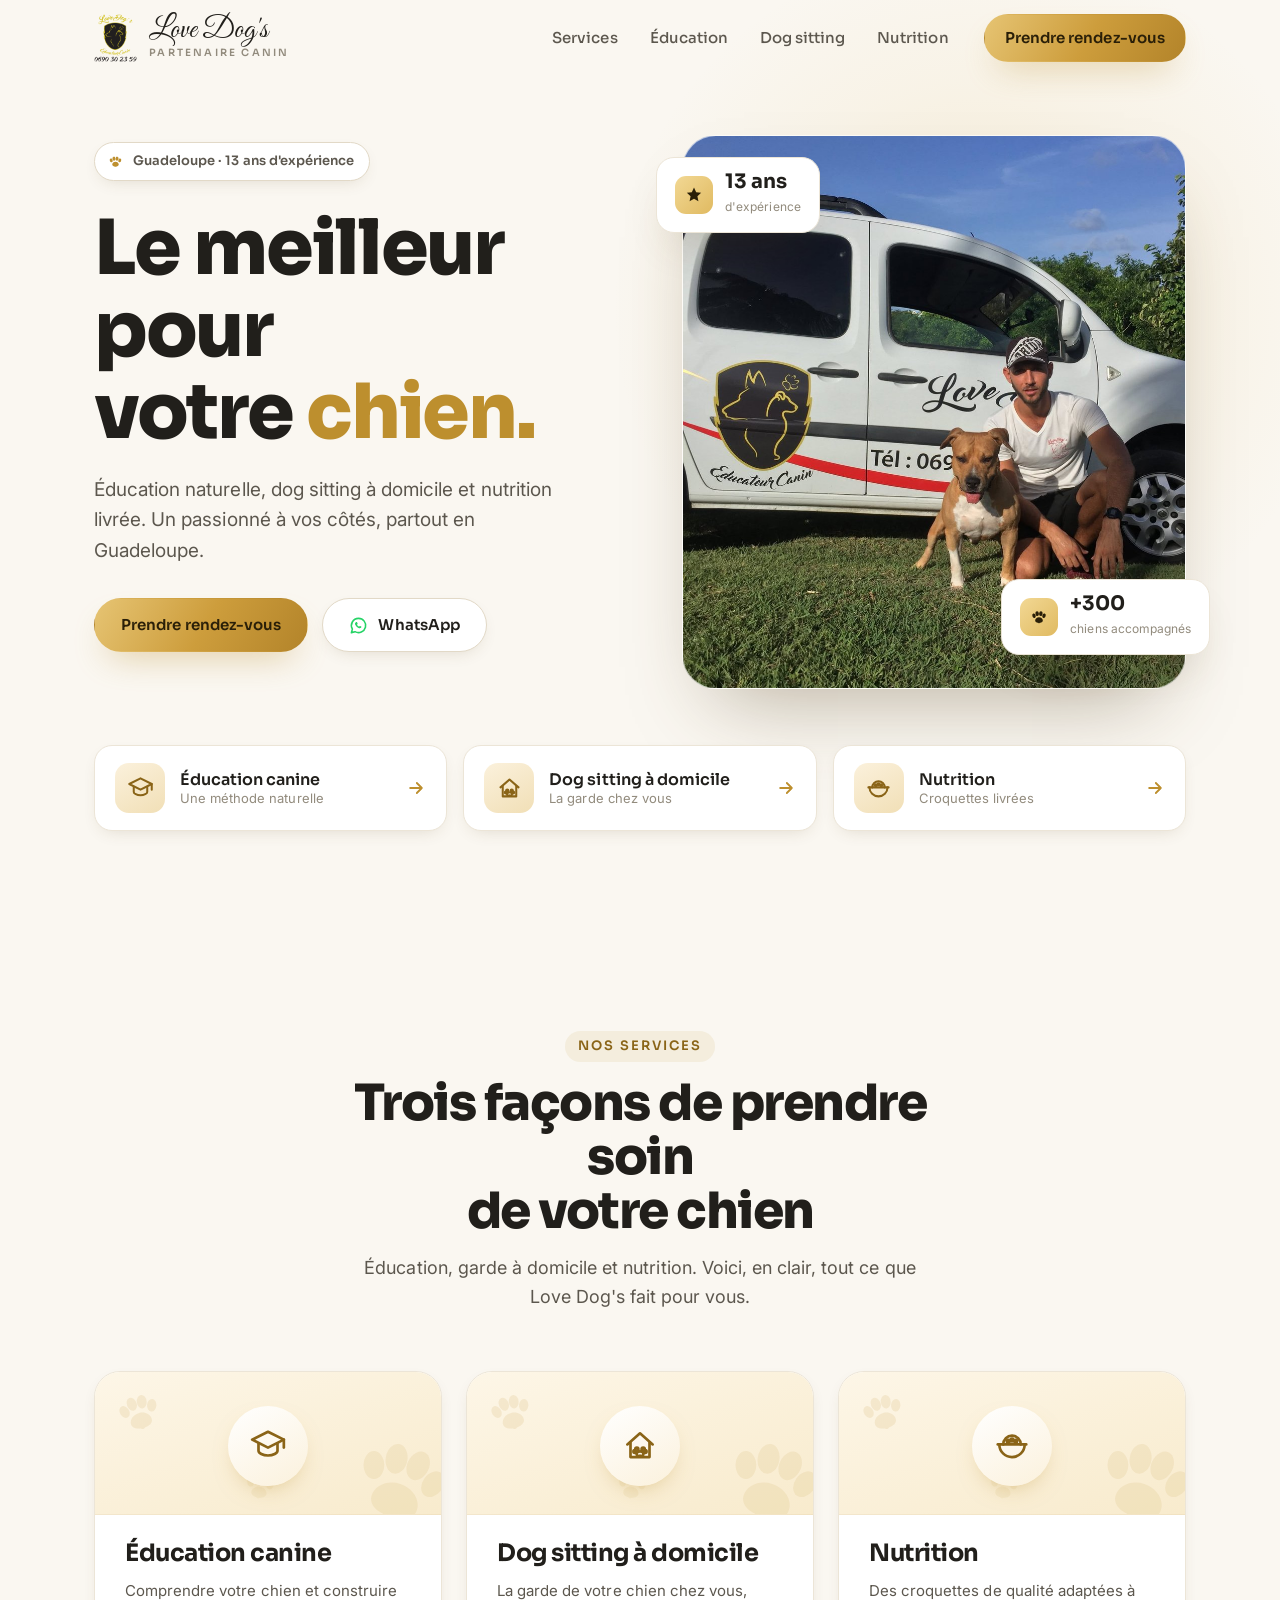
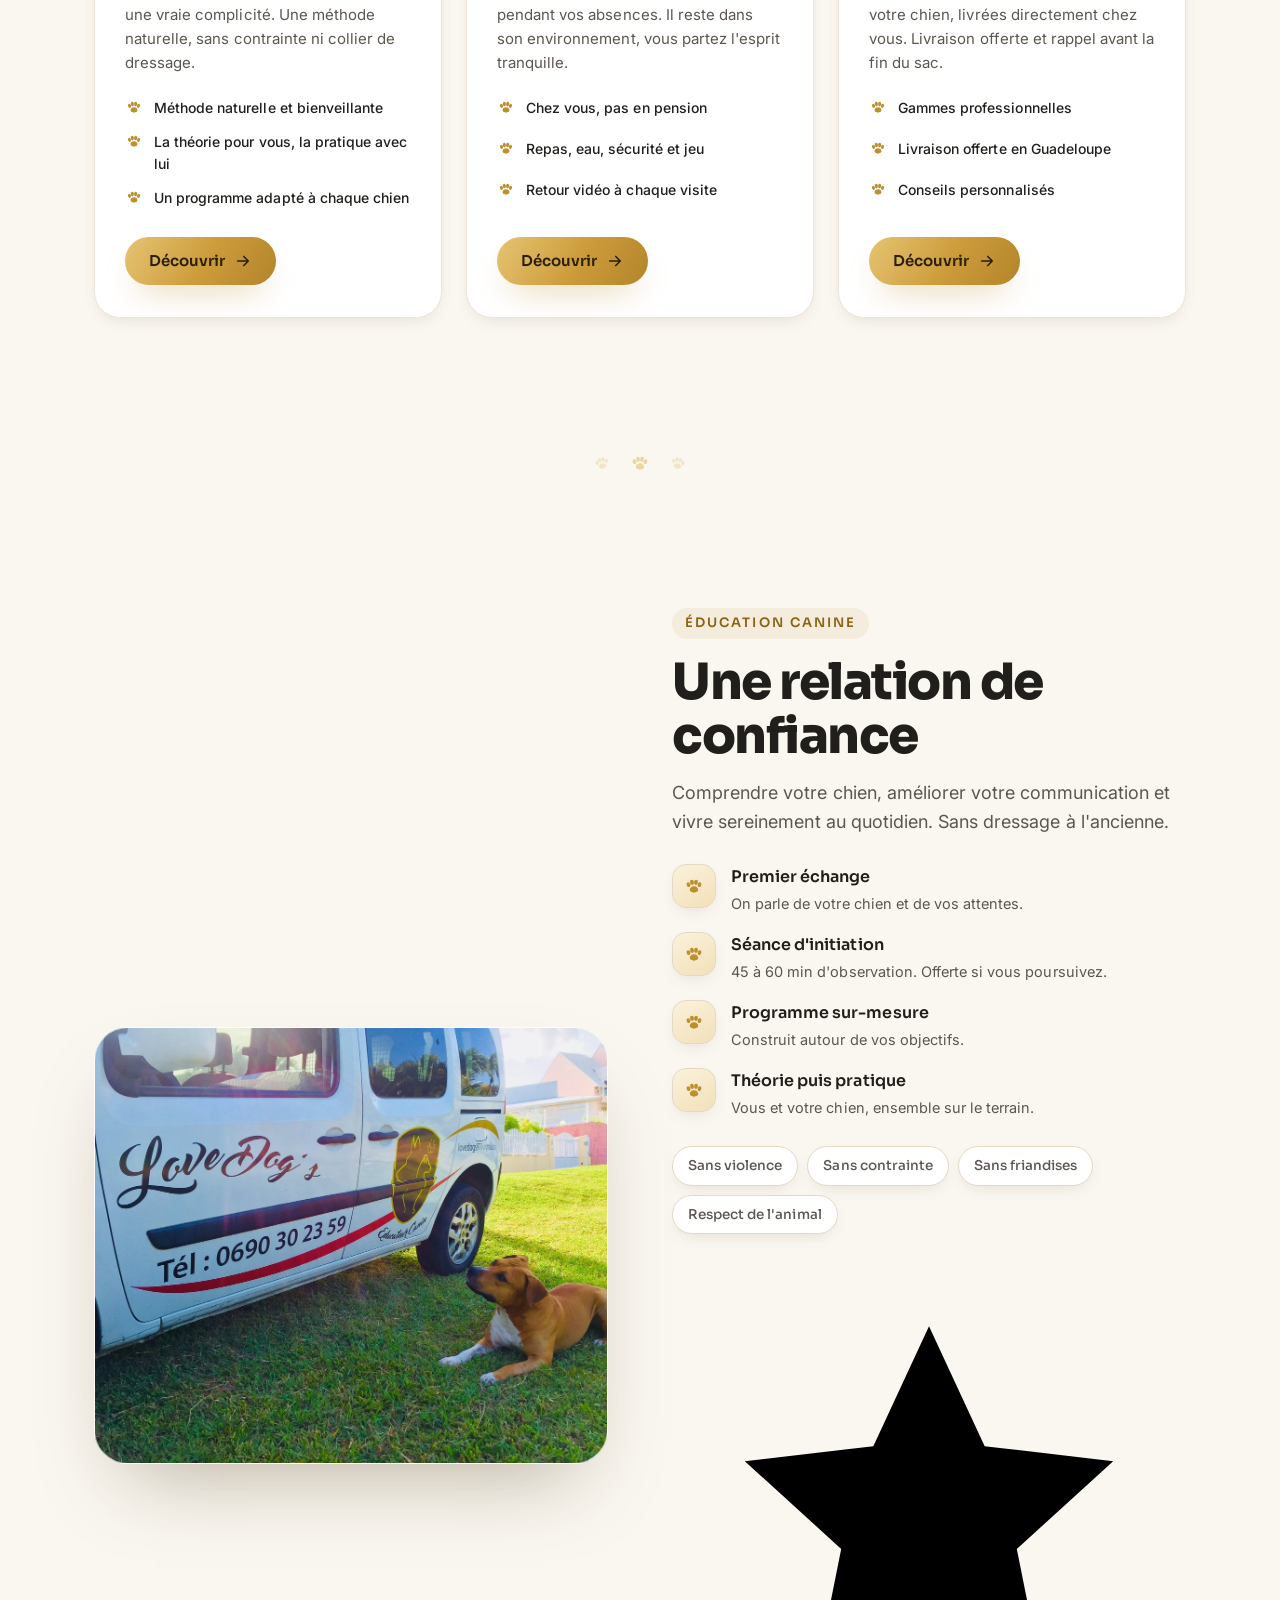
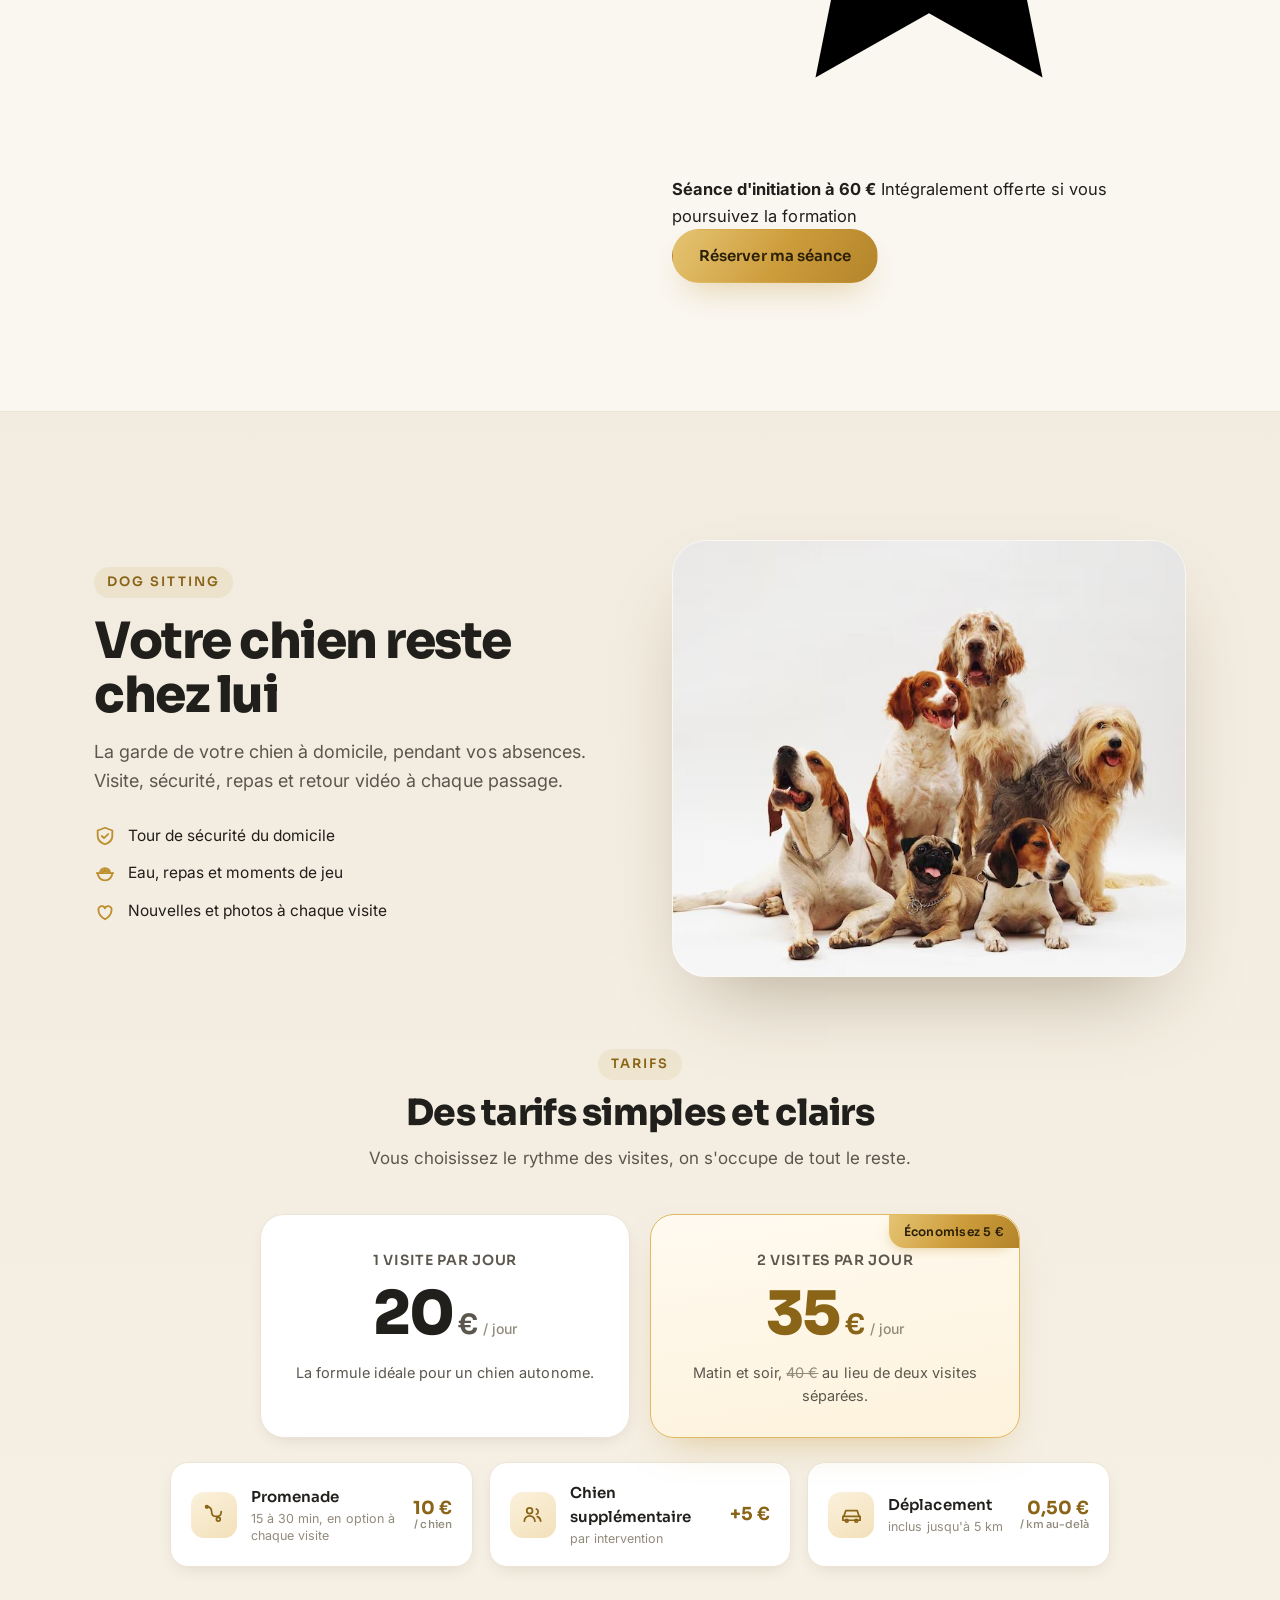
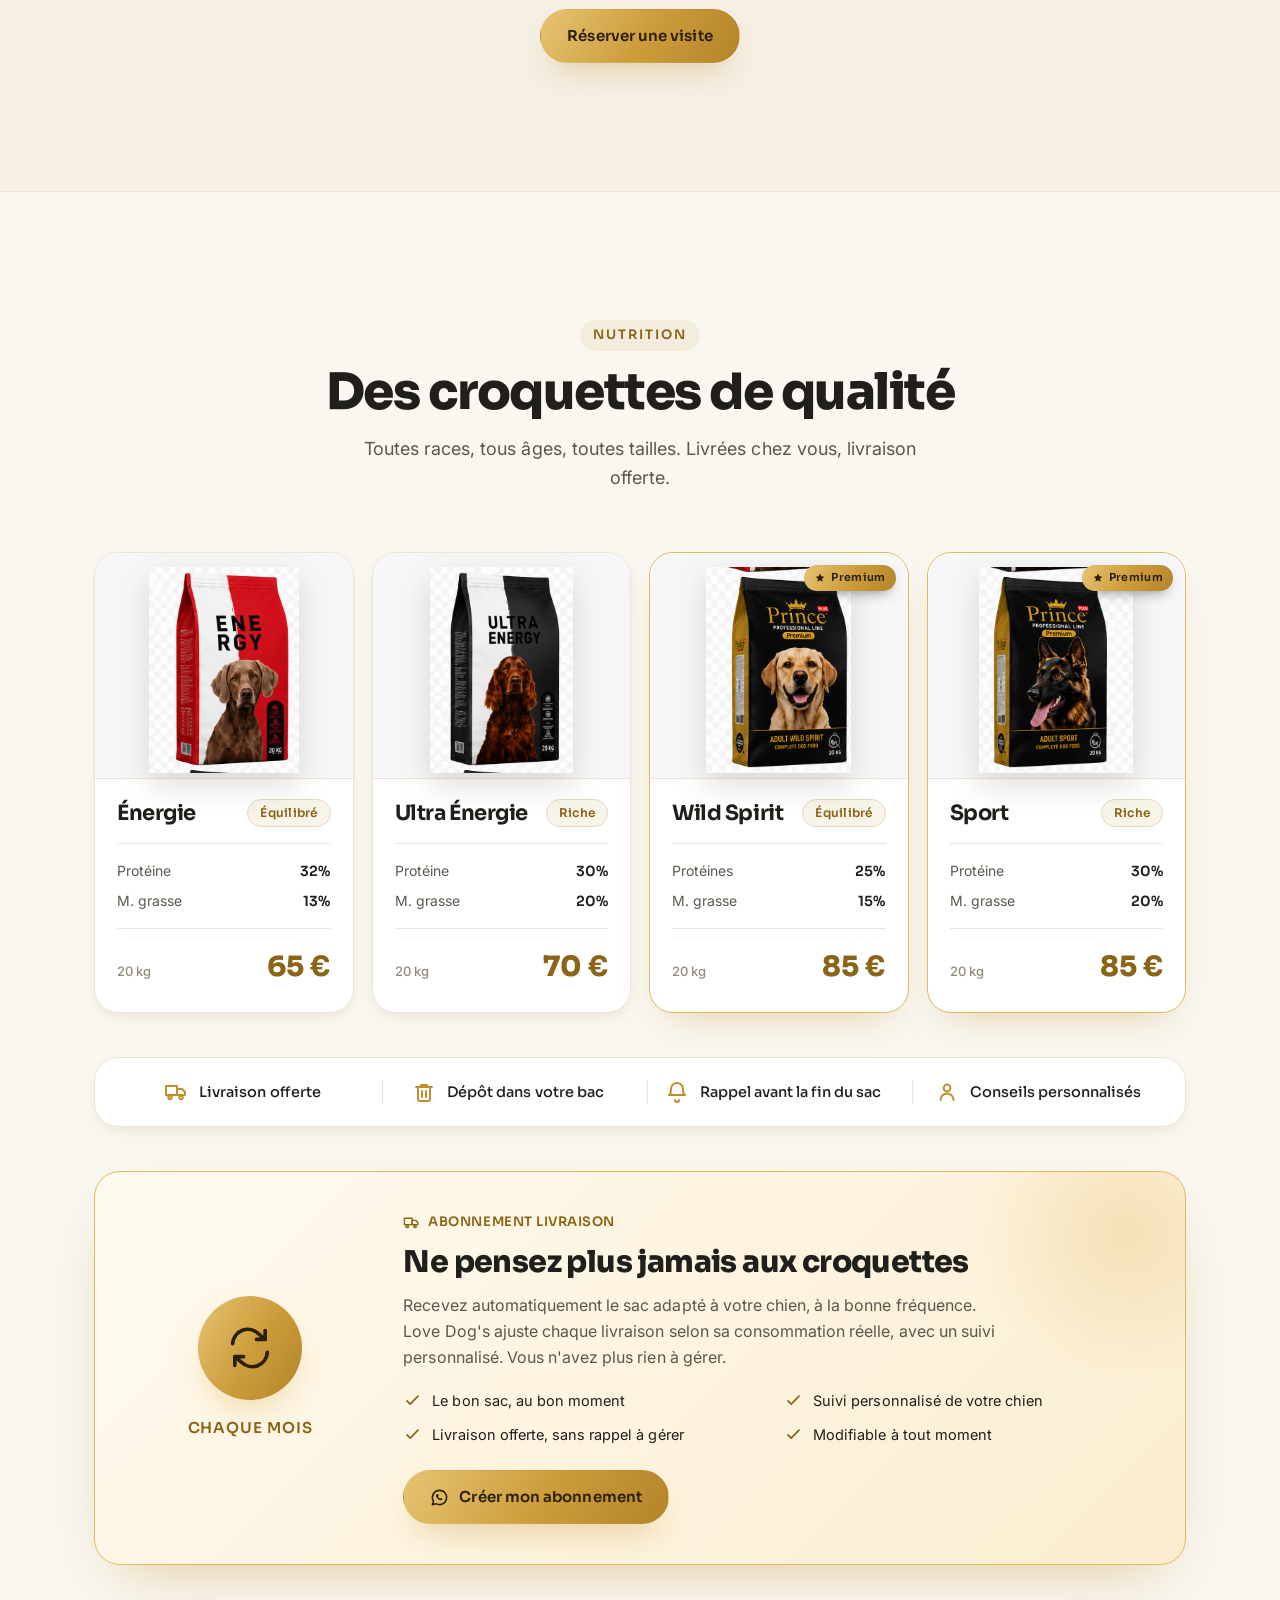
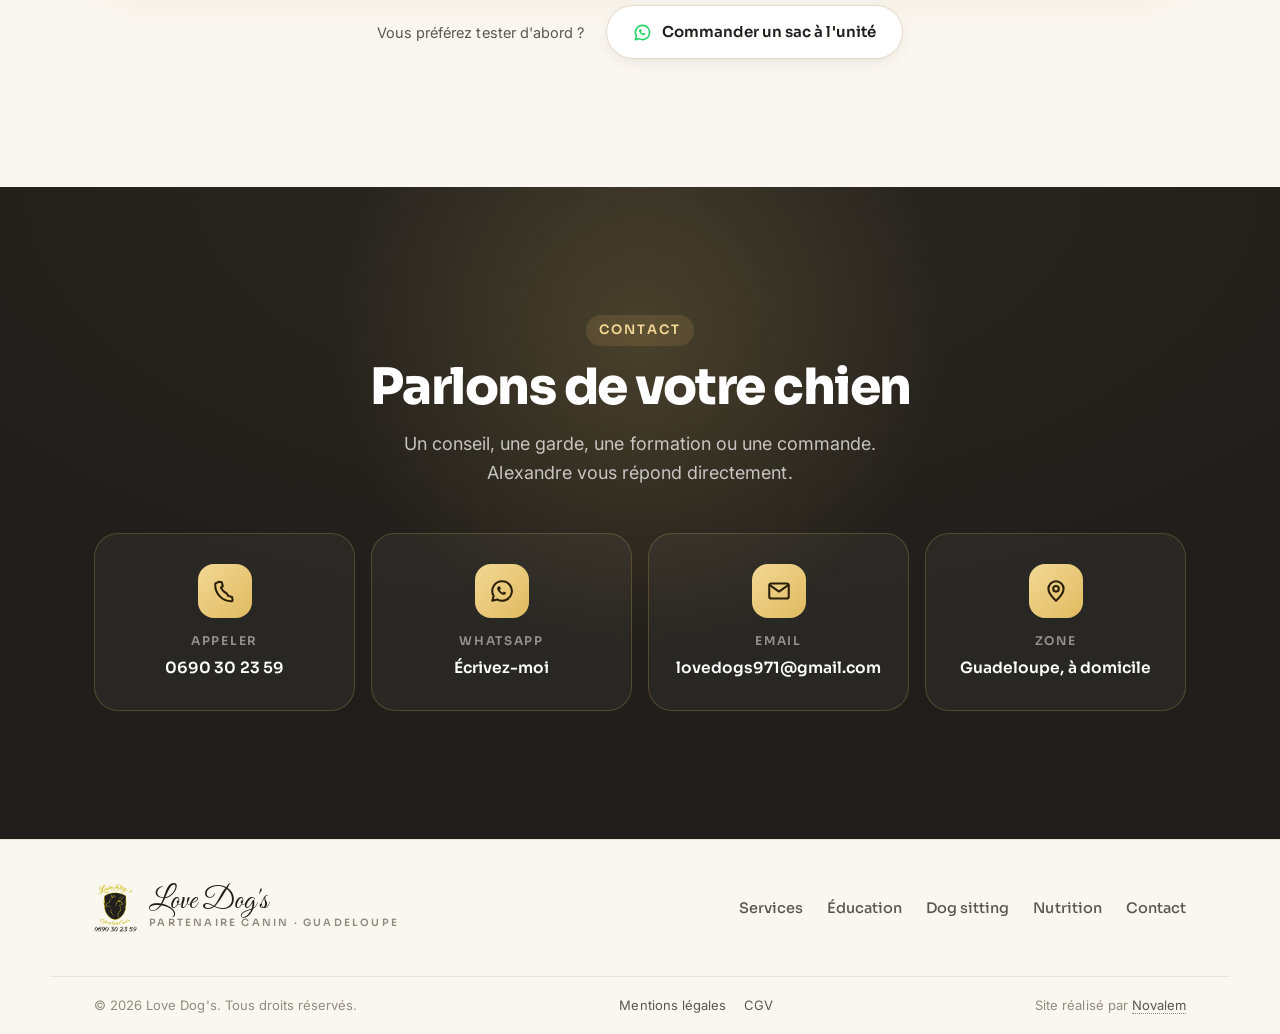
==== index.html @ b12e3d48 "Add files via upload" ====
<!DOCTYPE html>
<html lang="fr">
<head>
  <meta charset="UTF-8" />
  <meta name="viewport" content="width=device-width, initial-scale=1.0" />

  <title>Love Dog's — Éducation canine, dog sitting et nutrition en Guadeloupe</title>
  <meta name="description" content="Love Dog's, votre partenaire canin en Guadeloupe. Éducation canine naturelle, dog sitting à domicile et nutrition livrée. 13 ans d'expérience, sur toute la Guadeloupe." />
  <meta name="keywords" content="éducation canine Guadeloupe, dresseur chien Guadeloupe, dog sitting Guadeloupe, garde de chien à domicile, croquettes chien Guadeloupe, méthode naturelle chien" />
  <meta name="theme-color" content="#faf7f1" />
  <link rel="canonical" href="https://www.love-dogs.fr/" />

  <meta property="og:type" content="website" />
  <meta property="og:locale" content="fr_FR" />
  <meta property="og:site_name" content="Love Dog's" />
  <meta property="og:title" content="Love Dog's — Votre partenaire canin en Guadeloupe" />
  <meta property="og:description" content="Éducation canine naturelle, dog sitting à domicile et nutrition livrée. 13 ans d'expérience, sur toute la Guadeloupe." />
  <meta property="og:url" content="https://www.love-dogs.fr/" />
  <meta property="og:image" content="https://www.love-dogs.fr/assets/og-image.png" />
  <meta name="twitter:card" content="summary_large_image" />

  <link rel="icon" type="image/png" href="favicon.png" />
  <link rel="apple-touch-icon" href="favicon.png" />

  <link rel="preconnect" href="https://fonts.googleapis.com" />
  <link rel="preconnect" href="https://fonts.gstatic.com" crossorigin />
  <link href="https://fonts.googleapis.com/css2?family=Great+Vibes&family=Sora:wght@400;500;600;700;800&family=Inter:wght@400;500;600&display=swap" rel="stylesheet" />

  <link rel="stylesheet" href="css/style.css" />

  <script type="application/ld+json">
  {
    "@context": "https://schema.org",
    "@type": "LocalBusiness",
    "name": "Love Dog's",
    "description": "Éducateur canin à domicile, dog sitting et nutrition en Guadeloupe. Méthode naturelle, 13 ans d'expérience.",
    "url": "https://www.love-dogs.fr/",
    "telephone": "+590690302359",
    "email": "lovedogs971@gmail.com",
    "image": "https://www.love-dogs.fr/assets/og-image.png",
    "priceRange": "€€",
    "areaServed": { "@type": "AdministrativeArea", "name": "Guadeloupe" },
    "address": { "@type": "PostalAddress", "addressRegion": "Guadeloupe", "addressCountry": "GP" },
    "slogan": "Votre partenaire canin"
  }
  </script>
</head>

<body>

<!-- ============ ICÔNES ============ -->
<svg width="0" height="0" style="position:absolute" aria-hidden="true" focusable="false"><defs>
  <symbol id="i-paw" viewBox="0 0 24 24">
    <ellipse cx="6" cy="10.5" rx="2" ry="2.7" transform="rotate(-18 6 10.5)"/>
    <ellipse cx="9.8" cy="8" rx="2.1" ry="2.9" transform="rotate(-8 9.8 8)"/>
    <ellipse cx="14.2" cy="8" rx="2.1" ry="2.9" transform="rotate(8 14.2 8)"/>
    <ellipse cx="18" cy="10.5" rx="2" ry="2.7" transform="rotate(18 18 10.5)"/>
    <path d="M12 12.4c2.5 0 4.6 1.7 4.6 3.8 0 1.7-1.6 2.5-3 2.7-.8.1-1 .6-1.6.6s-.8-.5-1.6-.6c-1.4-.2-3-1-3-2.7 0-2.1 2.1-3.8 4.6-3.8Z"/>
  </symbol>
  <symbol id="i-grad" viewBox="0 0 24 24"><path d="M12 3 22 8l-10 5L2 8l10-5Z"/><path d="M6 10.5V15c0 1.5 2.7 3 6 3s6-1.5 6-3v-4.5"/><path d="M22 8v5"/></symbol>
  <symbol id="i-house" viewBox="0 0 24 24"><path d="M4 11 12 4l8 7"/><path d="M6 10v9h12v-9"/><circle cx="10" cy="14" r="1"/><circle cx="14" cy="14" r="1"/><circle cx="8.7" cy="15.5" r=".85"/><circle cx="15.3" cy="15.5" r=".85"/><path d="M12 15.4c1.2 0 2.2.8 2.2 1.7 0 .8-1 1.2-1.6 1.2-.3 0-.3-.2-.6-.2s-.3.2-.6.2c-.6 0-1.6-.4-1.6-1.2 0-.9 1-1.7 2.2-1.7Z"/></symbol>
  <symbol id="i-bowl" viewBox="0 0 24 24"><path d="M3 11h18"/><path d="M4 11a8 8 0 0 0 16 0"/><path d="M6.5 11a5.5 5.5 0 0 1 11 0"/><circle cx="12" cy="8.2" r=".85"/><circle cx="9.6" cy="9" r=".85"/><circle cx="14.4" cy="9" r=".85"/></symbol>
  <symbol id="i-phone" viewBox="0 0 24 24"><path d="M6.5 3.5 9 4l1 3.5-1.8 1.4a11 11 0 0 0 5.4 5.4L15 16.5l3.5 1 .5 2.5c0 .8-.6 1.5-1.5 1.5A15 15 0 0 1 3 6C3 5 3.7 4.4 4.5 4.4Z"/></symbol>
  <symbol id="i-wa" viewBox="0 0 24 24"><path d="M12 3a9 9 0 0 0-7.7 13.6L3 21l4.6-1.2A9 9 0 1 0 12 3Z"/><path d="M8.5 8.2c.2-.5.4-.5.7-.5h.5c.2 0 .4 0 .6.5l.6 1.4c.1.2 0 .4-.1.5l-.5.6c-.1.1-.2.3-.1.5.3.7 1.3 1.8 2.3 2.2.2.1.4.1.5-.1l.5-.6c.2-.2.3-.2.5-.1l1.4.7c.2.1.3.2.3.4 0 .5-.4 1.4-1 1.6-.6.2-1.7.3-3.4-.6a8.4 8.4 0 0 1-3.4-3.6c-.4-.9-.5-1.9.1-2.7Z" fill="currentColor" stroke="none"/></symbol>
  <symbol id="i-mail" viewBox="0 0 24 24"><rect x="3" y="5" width="18" height="14" rx="2"/><path d="m3.5 6.5 8.5 6 8.5-6"/></symbol>
  <symbol id="i-pin" viewBox="0 0 24 24"><path d="M12 21s7-6.3 7-11a7 7 0 0 0-14 0c0 4.7 7 11 7 11Z"/><circle cx="12" cy="10" r="2.6"/></symbol>
  <symbol id="i-check" viewBox="0 0 24 24"><path d="m5 12.5 4 4 10-10"/></symbol>
  <symbol id="i-arrow" viewBox="0 0 24 24"><path d="M5 12h14M13 6l6 6-6 6"/></symbol>
  <symbol id="i-clock" viewBox="0 0 24 24"><circle cx="12" cy="12" r="8"/><path d="M12 8v4l2.5 1.5"/></symbol>
  <symbol id="i-star" viewBox="0 0 24 24"><path d="m12 3 2.6 5.6 6 .7-4.5 4.1 1.2 6-5.3-3-5.3 3 1.2-6L3.4 9.3l6-.7Z"/></symbol>
  <symbol id="i-truck" viewBox="0 0 24 24"><path d="M2 6h11v9H2z"/><path d="M13 9h5l3 3v3h-8z"/><circle cx="6" cy="17.5" r="1.7"/><circle cx="17" cy="17.5" r="1.7"/></symbol>
  <symbol id="i-bin" viewBox="0 0 24 24"><path d="M4 7h16"/><path d="M9 7V5h6v2"/><path d="M6 7v12a2 2 0 0 0 2 2h8a2 2 0 0 0 2-2V7"/><path d="M10 11v6M14 11v6"/></symbol>
  <symbol id="i-bell" viewBox="0 0 24 24"><path d="M6 9a6 6 0 0 1 12 0c0 5 2 6 2 6H4s2-1 2-6Z"/><path d="M10 20a2 2 0 0 0 4 0"/></symbol>
  <symbol id="i-advisor" viewBox="0 0 24 24"><circle cx="12" cy="8" r="3.4"/><path d="M5.5 20a6.5 6.5 0 0 1 13 0"/></symbol>
  <symbol id="i-leash" viewBox="0 0 24 24"><path d="M4 4c3 0 5 2 5 5s2 5 5 5 5-2 5-5"/><circle cx="4" cy="4" r="1.3"/><circle cx="16" cy="17" r="2"/></symbol>
  <symbol id="i-car" viewBox="0 0 24 24"><path d="M4 14 6 8h12l2 6"/><path d="M3 14h18v4H3z"/><circle cx="7" cy="18.5" r="1.5"/><circle cx="17" cy="18.5" r="1.5"/></symbol>
  <symbol id="i-users" viewBox="0 0 24 24"><circle cx="9" cy="8" r="3"/><path d="M3.5 19a5.5 5.5 0 0 1 11 0"/><path d="M16 6.2a3 3 0 0 1 0 5.6M17 14.2a5.5 5.5 0 0 1 3.5 4.8"/></symbol>
  <symbol id="i-heart" viewBox="0 0 24 24"><path d="M12 20s-7-4.4-7-9.4A3.6 3.6 0 0 1 12 8a3.6 3.6 0 0 1 7 2.6c0 5-7 9.4-7 9.4Z"/></symbol>
  <symbol id="i-shield" viewBox="0 0 24 24"><path d="M12 3 20 6v6c0 5-3.5 7.5-8 9-4.5-1.5-8-4-8-9V6l8-3Z"/><path d="m8.5 12 2.3 2.3L15.5 10"/></symbol>
  <symbol id="i-image" viewBox="0 0 24 24"><rect x="3" y="4" width="18" height="16" rx="2.5"/><circle cx="8.5" cy="9.5" r="1.6"/><path d="m4 17 4.5-4.5 3.5 3.5 3-3L20 16.5"/></symbol>
  <symbol id="i-repeat" viewBox="0 0 24 24"><path d="M4 10a7 7 0 0 1 12-4.5L19 8"/><path d="M20 14a7 7 0 0 1-12 4.5L5 16"/><path d="M19 4v4h-4"/><path d="M5 20v-4h4"/></symbol>
</defs></svg>

<a class="skip-link" href="#services">Aller au contenu</a>

<!-- ============ EN-TÊTE ============ -->
<header class="hdr" id="top">
  <div class="wrap hdr-in">
    <a href="#top" class="brand" aria-label="Love Dog's, accueil">
      <span class="brand-badge"><img src="assets/logo.png" alt="Logo Love Dog's" /></span>
      <span class="brand-txt"><span class="brand-name">Love Dog's</span><span class="brand-tag">Partenaire canin</span></span>
    </a>
    <nav class="nav" id="nav" aria-label="Navigation principale">
      <a href="#services" class="nav-link">Services</a>
      <a href="#education" class="nav-link">Éducation</a>
      <a href="#sitting" class="nav-link">Dog sitting</a>
      <a href="#nutrition" class="nav-link">Nutrition</a>
    </nav>
    <a href="#contact" class="btn btn-primary hdr-cta">
      <span>Prendre rendez-vous</span>
      <svg class="paw-btn" viewBox="0 0 24 24" aria-hidden="true"><use href="#i-paw"/></svg>
    </a>
    <button class="burger" id="burger" aria-label="Ouvrir le menu" aria-expanded="false" aria-controls="nav"><span></span><span></span><span></span></button>
  </div>
</header>

<!-- ============ HÉRO ============ -->
<section class="hero">
  <div class="hero-glow" aria-hidden="true"></div>
  <div class="wrap hero-in">
    <div class="hero-copy reveal">
      <span class="eyebrow"><svg class="ico" aria-hidden="true"><use href="#i-paw"/></svg>Guadeloupe · 13 ans d'expérience</span>
      <h1 class="hero-title">Le meilleur pour<br />votre <span class="accent">chien.</span></h1>
      <p class="hero-sub">Éducation naturelle, dog sitting à domicile et nutrition livrée. Un passionné à vos côtés, partout en Guadeloupe.</p>
      <div class="hero-cta">
        <a href="#contact" class="btn btn-primary"><span>Prendre rendez-vous</span><svg class="paw-btn" viewBox="0 0 24 24" aria-hidden="true"><use href="#i-paw"/></svg></a>
        <a href="https://wa.me/590690302359" class="btn btn-soft" target="_blank" rel="noopener"><svg class="ico" aria-hidden="true"><use href="#i-wa"/></svg><span>WhatsApp</span></a>
      </div>
    </div>

    <div class="hero-visual reveal">
      <figure class="photo photo-hero" role="img" aria-label="Alexandre, éducateur Love Dog's, avec un chien devant le véhicule"></figure>
      <div class="float-card float-1"><span class="fc-ico"><svg viewBox="0 0 24 24" aria-hidden="true"><use href="#i-star"/></svg></span><div><b>13 ans</b><small>d'expérience</small></div></div>
      <div class="float-card float-2"><span class="fc-ico"><svg viewBox="0 0 24 24" aria-hidden="true"><use href="#i-paw"/></svg></span><div><b>+300</b><small>chiens accompagnés</small></div></div>
    </div>
  </div>

  <div class="wrap hero-services reveal">
      <a href="#education" class="hs">
        <span class="hs-ico"><svg viewBox="0 0 24 24" aria-hidden="true"><use href="#i-grad"/></svg></span>
        <span class="hs-txt"><b>Éducation canine</b><small>Une méthode naturelle</small></span>
        <svg class="hs-go" viewBox="0 0 24 24" aria-hidden="true"><use href="#i-arrow"/></svg>
      </a>
      <a href="#sitting" class="hs">
        <span class="hs-ico"><svg viewBox="0 0 24 24" aria-hidden="true"><use href="#i-house"/></svg></span>
        <span class="hs-txt"><b>Dog sitting à domicile</b><small>La garde chez vous</small></span>
        <svg class="hs-go" viewBox="0 0 24 24" aria-hidden="true"><use href="#i-arrow"/></svg>
      </a>
      <a href="#nutrition" class="hs">
        <span class="hs-ico"><svg viewBox="0 0 24 24" aria-hidden="true"><use href="#i-bowl"/></svg></span>
        <span class="hs-txt"><b>Nutrition</b><small>Croquettes livrées</small></span>
        <svg class="hs-go" viewBox="0 0 24 24" aria-hidden="true"><use href="#i-arrow"/></svg>
      </a>
    </div>
</section>

<!-- ============ SERVICES ============ -->
<section class="section services" id="services">
  <div class="wrap">
    <div class="head reveal">
      <span class="kicker">Nos services</span>
      <h2 class="h2">Trois façons de prendre soin<br />de votre chien</h2>
      <p class="lead center">Éducation, garde à domicile et nutrition. Voici, en clair, tout ce que Love Dog's fait pour vous.</p>
    </div>
    <div class="svc-grid">

      <a href="#education" class="svc reveal">
        <span class="svc-glow" aria-hidden="true"></span>
        <span class="svc-top">
          <span class="svc-paws" aria-hidden="true"><svg viewBox="0 0 24 24"><use href="#i-paw"/></svg><svg viewBox="0 0 24 24"><use href="#i-paw"/></svg><svg viewBox="0 0 24 24"><use href="#i-paw"/></svg></span>
          <span class="svc-emblem"><i class="ring" aria-hidden="true"></i><svg viewBox="0 0 24 24" aria-hidden="true"><use href="#i-grad"/></svg></span>
        </span>
        <div class="svc-body">
          <h3 class="svc-title">Éducation canine</h3>
          <p class="svc-desc">Comprendre votre chien et construire une vraie complicité. Une méthode naturelle, sans contrainte ni collier de dressage.</p>
          <ul class="svc-points">
          <li><svg viewBox="0 0 24 24" aria-hidden="true"><use href="#i-paw"/></svg>Méthode naturelle et bienveillante</li>
          <li><svg viewBox="0 0 24 24" aria-hidden="true"><use href="#i-paw"/></svg>La théorie pour vous, la pratique avec lui</li>
          <li><svg viewBox="0 0 24 24" aria-hidden="true"><use href="#i-paw"/></svg>Un programme adapté à chaque chien</li>
          </ul>
          <span class="svc-cta">Découvrir<svg viewBox="0 0 24 24" aria-hidden="true"><use href="#i-arrow"/></svg></span>
        </div>
      </a>

      <a href="#sitting" class="svc reveal">
        <span class="svc-glow" aria-hidden="true"></span>
        <span class="svc-top">
          <span class="svc-paws" aria-hidden="true"><svg viewBox="0 0 24 24"><use href="#i-paw"/></svg><svg viewBox="0 0 24 24"><use href="#i-paw"/></svg><svg viewBox="0 0 24 24"><use href="#i-paw"/></svg></span>
          <span class="svc-emblem"><i class="ring" aria-hidden="true"></i><svg viewBox="0 0 24 24" aria-hidden="true"><use href="#i-house"/></svg></span>
        </span>
        <div class="svc-body">
          <h3 class="svc-title">Dog sitting à domicile</h3>
          <p class="svc-desc">La garde de votre chien chez vous, pendant vos absences. Il reste dans son environnement, vous partez l'esprit tranquille.</p>
          <ul class="svc-points">
          <li><svg viewBox="0 0 24 24" aria-hidden="true"><use href="#i-paw"/></svg>Chez vous, pas en pension</li>
          <li><svg viewBox="0 0 24 24" aria-hidden="true"><use href="#i-paw"/></svg>Repas, eau, sécurité et jeu</li>
          <li><svg viewBox="0 0 24 24" aria-hidden="true"><use href="#i-paw"/></svg>Retour vidéo à chaque visite</li>
          </ul>
          <span class="svc-cta">Découvrir<svg viewBox="0 0 24 24" aria-hidden="true"><use href="#i-arrow"/></svg></span>
        </div>
      </a>

      <a href="#nutrition" class="svc reveal">
        <span class="svc-glow" aria-hidden="true"></span>
        <span class="svc-top">
          <span class="svc-paws" aria-hidden="true"><svg viewBox="0 0 24 24"><use href="#i-paw"/></svg><svg viewBox="0 0 24 24"><use href="#i-paw"/></svg><svg viewBox="0 0 24 24"><use href="#i-paw"/></svg></span>
          <span class="svc-emblem"><i class="ring" aria-hidden="true"></i><svg viewBox="0 0 24 24" aria-hidden="true"><use href="#i-bowl"/></svg></span>
        </span>
        <div class="svc-body">
          <h3 class="svc-title">Nutrition</h3>
          <p class="svc-desc">Des croquettes de qualité adaptées à votre chien, livrées directement chez vous. Livraison offerte et rappel avant la fin du sac.</p>
          <ul class="svc-points">
          <li><svg viewBox="0 0 24 24" aria-hidden="true"><use href="#i-paw"/></svg>Gammes professionnelles</li>
          <li><svg viewBox="0 0 24 24" aria-hidden="true"><use href="#i-paw"/></svg>Livraison offerte en Guadeloupe</li>
          <li><svg viewBox="0 0 24 24" aria-hidden="true"><use href="#i-paw"/></svg>Conseils personnalisés</li>
          </ul>
          <span class="svc-cta">Découvrir<svg viewBox="0 0 24 24" aria-hidden="true"><use href="#i-arrow"/></svg></span>
        </div>
      </a>

    </div>
  </div>
</section>

<!-- séparateur pattes -->
<div class="paw-divider" aria-hidden="true"><svg viewBox="0 0 24 24"><use href="#i-paw"/></svg><svg viewBox="0 0 24 24"><use href="#i-paw"/></svg><svg viewBox="0 0 24 24"><use href="#i-paw"/></svg></div>

<!-- ============ ÉDUCATION ============ -->
<section class="section" id="education">
  <div class="wrap split">
    <div class="split-visual reveal">
      <figure class="photo photo-edu" role="img" aria-label="Un chien attentif auprès du véhicule Love Dog's"></figure>
    </div>
    <div class="split-copy reveal">
      <span class="kicker">Éducation canine</span>
      <h2 class="h2">Une relation de confiance</h2>
      <p class="lead">Comprendre votre chien, améliorer votre communication et vivre sereinement au quotidien. Sans dressage à l'ancienne.</p>

      <ol class="steps">
        <li><span class="pnode"><svg viewBox="0 0 24 24" aria-hidden="true"><use href="#i-paw"/></svg></span><div><b>Premier échange</b><span>On parle de votre chien et de vos attentes.</span></div></li>
        <li><span class="pnode"><svg viewBox="0 0 24 24" aria-hidden="true"><use href="#i-paw"/></svg></span><div><b>Séance d'initiation</b><span>45 à 60 min d'observation. Offerte si vous poursuivez.</span></div></li>
        <li><span class="pnode"><svg viewBox="0 0 24 24" aria-hidden="true"><use href="#i-paw"/></svg></span><div><b>Programme sur-mesure</b><span>Construit autour de vos objectifs.</span></div></li>
        <li><span class="pnode"><svg viewBox="0 0 24 24" aria-hidden="true"><use href="#i-paw"/></svg></span><div><b>Théorie puis pratique</b><span>Vous et votre chien, ensemble sur le terrain.</span></div></li>
      </ol>

      <div class="chips">
        <span class="chip">Sans violence</span>
        <span class="chip">Sans contrainte</span>
        <span class="chip">Sans friandises</span>
        <span class="chip">Respect de l'animal</span>
      </div>

      <div class="edu-offer reveal">
        <span class="edu-offer-ico"><svg viewBox="0 0 24 24" aria-hidden="true"><use href="#i-star"/></svg></span>
        <div class="edu-offer-txt">
          <b>Séance d'initiation à 60 €</b>
          <span>Intégralement offerte si vous poursuivez la formation</span>
        </div>
      </div>
      <div class="row-cta">
        <a href="#contact" class="btn btn-primary"><span>Réserver ma séance</span><svg class="paw-btn" viewBox="0 0 24 24" aria-hidden="true"><use href="#i-paw"/></svg></a>
      </div>
    </div>
  </div>
</section>

<!-- ============ DOG SITTING ============ -->
<section class="section band" id="sitting">
  <div class="wrap split split-rev">
    <div class="split-visual reveal">
      <figure class="photo photo-sit" role="img" aria-label="Plusieurs chiens au repos"></figure>
    </div>
    <div class="split-copy reveal">
      <span class="kicker">Dog sitting</span>
      <h2 class="h2">Votre chien reste chez lui</h2>
      <p class="lead">La garde de votre chien à domicile, pendant vos absences. Visite, sécurité, repas et retour vidéo à chaque passage.</p>

      <ul class="mini-list">
        <li><svg class="ico" aria-hidden="true"><use href="#i-shield"/></svg>Tour de sécurité du domicile</li>
        <li><svg class="ico" aria-hidden="true"><use href="#i-bowl"/></svg>Eau, repas et moments de jeu</li>
        <li><svg class="ico" aria-hidden="true"><use href="#i-heart"/></svg>Nouvelles et photos à chaque visite</li>
      </ul>
    </div>
  </div>

  <div class="wrap pricing">
    <div class="pricing-head reveal">
      <span class="kicker">Tarifs</span>
      <h3 class="pricing-title">Des tarifs simples et clairs</h3>
      <p class="pricing-sub">Vous choisissez le rythme des visites, on s'occupe de tout le reste.</p>
    </div>

    <div class="formulas">
      <div class="formula reveal">
        <span class="formula-name">1 visite par jour</span>
        <div class="formula-price"><b class="count" data-to="20">0</b><em>€</em><span>/ jour</span></div>
        <p class="formula-desc">La formule idéale pour un chien autonome.</p>
      </div>
      <div class="formula featured reveal">
        <span class="formula-flag">Économisez 5 €</span>
        <span class="formula-name">2 visites par jour</span>
        <div class="formula-price"><b class="count" data-to="35">0</b><em>€</em><span>/ jour</span></div>
        <p class="formula-desc">Matin et soir, <s>40 €</s> au lieu de deux visites séparées.</p>
      </div>
    </div>

    <div class="addons">
      <div class="addon reveal">
        <span class="addon-ico"><svg viewBox="0 0 24 24" aria-hidden="true"><use href="#i-leash"/></svg></span>
        <div class="addon-txt"><b>Promenade</b><small>15 à 30 min, en option à chaque visite</small></div>
        <span class="addon-amt">10 €<em>/ chien</em></span>
      </div>
      <div class="addon reveal">
        <span class="addon-ico"><svg viewBox="0 0 24 24" aria-hidden="true"><use href="#i-users"/></svg></span>
        <div class="addon-txt"><b>Chien supplémentaire</b><small>par intervention</small></div>
        <span class="addon-amt">+5 €</span>
      </div>
      <div class="addon reveal">
        <span class="addon-ico"><svg viewBox="0 0 24 24" aria-hidden="true"><use href="#i-car"/></svg></span>
        <div class="addon-txt"><b>Déplacement</b><small>inclus jusqu'à 5 km</small></div>
        <span class="addon-amt">0,50 €<em>/ km au-delà</em></span>
      </div>
    </div>

    <div class="pricing-cta reveal">
      <a href="#contact" class="btn btn-primary"><span>Réserver une visite</span><svg class="paw-btn" viewBox="0 0 24 24" aria-hidden="true"><use href="#i-paw"/></svg></a>
    </div>
  </div>
</section>

<!-- ============ NUTRITION ============ -->
<section class="section" id="nutrition">
  <div class="wrap">
    <div class="head reveal">
      <span class="kicker">Nutrition</span>
      <h2 class="h2">Des croquettes de qualité</h2>
      <p class="lead center">Toutes races, tous âges, toutes tailles. Livrées chez vous, livraison offerte.</p>
    </div>

    <div class="products">
      <article class="pcard reveal">
        <div class="pcard-media"><img src="assets/products/energy.png" alt="Sac de croquettes Énergie 20 kg" loading="lazy" /></div>
        <div class="pcard-body">
          <div class="pcard-head"><h3>Énergie</h3><span class="badge">Équilibré</span></div>
          <div class="macros"><span>Protéine <b>32%</b></span><span>M. grasse <b>13%</b></span></div>
          <div class="pcard-foot"><span>20 kg</span><b class="amt">65 €</b></div>
        </div>
      </article>
      <article class="pcard reveal">
        <div class="pcard-media"><img src="assets/products/ultra.png" alt="Sac de croquettes Ultra Énergie 20 kg" loading="lazy" /></div>
        <div class="pcard-body">
          <div class="pcard-head"><h3>Ultra Énergie</h3><span class="badge">Riche</span></div>
          <div class="macros"><span>Protéine <b>30%</b></span><span>M. grasse <b>20%</b></span></div>
          <div class="pcard-foot"><span>20 kg</span><b class="amt">70 €</b></div>
        </div>
      </article>
      <article class="pcard reveal premium">
        <div class="pcard-media"><span class="flag"><svg viewBox="0 0 24 24" aria-hidden="true"><use href="#i-star"/></svg>Premium</span><img src="assets/products/wild.png" alt="Sac de croquettes Wild Spirit 20 kg" loading="lazy" /></div>
        <div class="pcard-body">
          <div class="pcard-head"><h3>Wild Spirit</h3><span class="badge">Équilibré</span></div>
          <div class="macros"><span>Protéines <b>25%</b></span><span>M. grasse <b>15%</b></span></div>
          <div class="pcard-foot"><span>20 kg</span><b class="amt">85 €</b></div>
        </div>
      </article>
      <article class="pcard reveal premium">
        <div class="pcard-media"><span class="flag"><svg viewBox="0 0 24 24" aria-hidden="true"><use href="#i-star"/></svg>Premium</span><img src="assets/products/sport.png" alt="Sac de croquettes Sport 20 kg" loading="lazy" /></div>
        <div class="pcard-body">
          <div class="pcard-head"><h3>Sport</h3><span class="badge">Riche</span></div>
          <div class="macros"><span>Protéine <b>30%</b></span><span>M. grasse <b>20%</b></span></div>
          <div class="pcard-foot"><span>20 kg</span><b class="amt">85 €</b></div>
        </div>
      </article>
    </div>

    <ul class="perks reveal">
      <li><svg class="ico" aria-hidden="true"><use href="#i-truck"/></svg>Livraison offerte</li>
      <li><svg class="ico" aria-hidden="true"><use href="#i-bin"/></svg>Dépôt dans votre bac</li>
      <li><svg class="ico" aria-hidden="true"><use href="#i-bell"/></svg>Rappel avant la fin du sac</li>
      <li><svg class="ico" aria-hidden="true"><use href="#i-advisor"/></svg>Conseils personnalisés</li>
    </ul>

    <div class="subscribe reveal">
      <div class="subscribe-visual" aria-hidden="true">
        <span class="subscribe-badge"><svg viewBox="0 0 24 24"><use href="#i-repeat"/></svg></span>
        <span class="subscribe-cycle">Chaque mois</span>
      </div>
      <div class="subscribe-body">
        <span class="subscribe-tag"><svg class="ico" aria-hidden="true"><use href="#i-truck"/></svg>Abonnement livraison</span>
        <h3 class="subscribe-title">Ne pensez plus jamais aux croquettes</h3>
        <p class="subscribe-desc">Recevez automatiquement le sac adapté à votre chien, à la bonne fréquence. Love Dog's ajuste chaque livraison selon sa consommation réelle, avec un suivi personnalisé. Vous n'avez plus rien à gérer.</p>
        <div class="subscribe-points">
          <span><svg viewBox="0 0 24 24" aria-hidden="true"><use href="#i-check"/></svg>Le bon sac, au bon moment</span>
          <span><svg viewBox="0 0 24 24" aria-hidden="true"><use href="#i-check"/></svg>Suivi personnalisé de votre chien</span>
          <span><svg viewBox="0 0 24 24" aria-hidden="true"><use href="#i-check"/></svg>Livraison offerte, sans rappel à gérer</span>
          <span><svg viewBox="0 0 24 24" aria-hidden="true"><use href="#i-check"/></svg>Modifiable à tout moment</span>
        </div>
        <a href="https://wa.me/590690302359" class="btn btn-primary" target="_blank" rel="noopener"><svg class="ico" aria-hidden="true"><use href="#i-wa"/></svg><span>Créer mon abonnement</span></a>
      </div>
    </div>

    <div class="row-cta center reveal">
      <span class="unit-note">Vous préférez tester d'abord ?</span>
      <a href="https://wa.me/590690302359" class="btn btn-soft" target="_blank" rel="noopener"><svg class="ico" aria-hidden="true"><use href="#i-wa"/></svg><span>Commander un sac à l'unité</span></a>
    </div>
  </div>
</section>

<!-- ============ CONTACT (accent sombre) ============ -->
<section class="contact" id="contact">
  <div class="wrap contact-in reveal">
    <span class="kicker gold">Contact</span>
    <h2 class="h2 light">Parlons de votre chien</h2>
    <p class="lead light center">Un conseil, une garde, une formation ou une commande. Alexandre vous répond directement.</p>

    <div class="contact-cards">
      <a href="tel:+590690302359" class="ccard">
        <span class="ccard-ico"><svg viewBox="0 0 24 24" aria-hidden="true"><use href="#i-phone"/></svg></span>
        <small>Appeler</small><b>0690 30 23 59</b>
      </a>
      <a href="https://wa.me/590690302359" class="ccard" target="_blank" rel="noopener">
        <span class="ccard-ico"><svg viewBox="0 0 24 24" aria-hidden="true"><use href="#i-wa"/></svg></span>
        <small>WhatsApp</small><b>Écrivez-moi</b>
      </a>
      <a href="mailto:lovedogs971@gmail.com" class="ccard">
        <span class="ccard-ico"><svg viewBox="0 0 24 24" aria-hidden="true"><use href="#i-mail"/></svg></span>
        <small>Email</small><b>lovedogs971@gmail.com</b>
      </a>
      <div class="ccard static">
        <span class="ccard-ico"><svg viewBox="0 0 24 24" aria-hidden="true"><use href="#i-pin"/></svg></span>
        <small>Zone</small><b>Guadeloupe, à domicile</b>
      </div>
    </div>
  </div>
</section>

<!-- ============ PIED DE PAGE ============ -->
<footer class="ftr">
  <div class="wrap ftr-in">
    <a href="#top" class="brand">
      <span class="brand-badge"><img src="assets/logo.png" alt="Logo Love Dog's" /></span>
      <span class="brand-txt"><span class="brand-name">Love Dog's</span><span class="brand-tag">Partenaire canin · Guadeloupe</span></span>
    </a>
    <nav class="ftr-nav" aria-label="Liens de pied de page">
      <a href="#services">Services</a><a href="#education">Éducation</a><a href="#sitting">Dog sitting</a><a href="#nutrition">Nutrition</a><a href="#contact">Contact</a>
    </nav>
  </div>
  <div class="ftr-bottom wrap">
    <p>© <span id="year"></span> Love Dog's. Tous droits réservés.</p>
    <nav class="ftr-legal" aria-label="Pages légales">
      <a href="mentions-legales.html">Mentions légales</a>
      <a href="cgv.html">CGV</a>
    </nav>
    <p class="credit">Site réalisé par <a href="https://novalem-recrutement.fr" target="_blank" rel="noopener">Novalem</a></p>
  </div>
</footer>

<a href="https://wa.me/590690302359" class="fab" target="_blank" rel="noopener" aria-label="Contacter sur WhatsApp"><svg viewBox="0 0 24 24" aria-hidden="true"><use href="#i-wa"/></svg></a>

<script src="js/main.js" defer></script>
</body>
</html>
---- css/style.css ----
/* =========================================================
   LOVE DOG'S — design clair, aéré, moderne
   Fond porcelaine chaud · accents or & anthracite · motif patte
   ========================================================= */

:root{
  --bg:        #faf7f1;   /* porcelaine chaude */
  --bg-2:      #f2ebdf;   /* bande sable douce */
  --surface:   #ffffff;
  --ink:       #211f1b;   /* anthracite chaud */
  --ink-2:     #5c574e;
  --ink-3:     #928b7d;
  --line:      #ece5d7;
  --line-2:    #e2d9c7;

  --gold:      #bd8f2e;
  --gold-2:    #e0ba61;
  --gold-3:    #f2d894;
  --gold-deep: #8a6417;
  --grad-gold: linear-gradient(120deg,#e6c473 0%,#cd9d3c 52%,#b3842a 100%);

  --peach-1:   #fce7c9;
  --peach-2:   #f6d6a6;
  --peach-3:   #efc79f;

  --r:   16px;
  --r-lg:24px;
  --r-xl:34px;
  --pill:999px;

  --wrap: 1180px;
  --px: clamp(20px,5vw,44px);
  --sp: clamp(72px,10vw,132px);

  --sh-s: 0 6px 18px -8px rgba(90,70,30,.20);
  --sh-m: 0 22px 48px -22px rgba(90,70,30,.30);
  --sh-l: 0 40px 80px -34px rgba(80,60,25,.40);
  --sh-gold: 0 16px 34px -14px rgba(189,143,46,.48);

  --ease: cubic-bezier(.22,.68,.36,1);
}

*,*::before,*::after{ box-sizing:border-box; }
html{ scroll-behavior:smooth; -webkit-text-size-adjust:100%; }
@media (prefers-reduced-motion:reduce){ html{ scroll-behavior:auto; } }

body{
  margin:0; background:var(--bg); color:var(--ink);
  font-family:"Inter",system-ui,-apple-system,sans-serif;
  font-size:16.5px; line-height:1.6; letter-spacing:.002em;
  -webkit-font-smoothing:antialiased; overflow-x:hidden;
}
img,svg{ display:block; max-width:100%; }
a{ color:inherit; text-decoration:none; }
h1,h2,h3{ font-family:"Sora",sans-serif; font-weight:700; margin:0; line-height:1.08; letter-spacing:-.02em; }
p{ margin:0; }

.wrap{ width:100%; max-width:var(--wrap); margin-inline:auto; padding-inline:var(--px); }
.ico{ width:1.15em; height:1.15em; flex:none; fill:none; stroke:currentColor; stroke-width:2; stroke-linecap:round; stroke-linejoin:round; }
.accent{ color:var(--gold); }
:focus-visible{ outline:2.5px solid var(--gold); outline-offset:3px; border-radius:6px; }

.skip-link{ position:absolute; left:50%; top:-60px; transform:translateX(-50%); background:var(--ink); color:#fff; padding:10px 18px; border-radius:0 0 12px 12px; font-weight:600; z-index:1000; transition:top .2s; }
.skip-link:focus{ top:0; }

/* ---------- Boutons ---------- */
.btn{
  display:inline-flex; align-items:center; gap:10px; position:relative; overflow:hidden;
  font-family:"Sora",sans-serif; font-weight:600; font-size:15px; letter-spacing:.005em;
  padding:14px 26px; border-radius:var(--pill); cursor:pointer; border:1.5px solid transparent;
  transition:transform .22s var(--ease), box-shadow .28s var(--ease), background .25s, color .25s, border-color .25s;
}
.btn .ico{ width:19px; height:19px; }
.btn:active{ transform:translateY(1px) scale(.98); }

.btn-primary{ background:var(--grad-gold); color:#2a1f08; box-shadow:var(--sh-gold); }
.btn-primary:hover{ transform:translateY(-2px); box-shadow:0 22px 42px -14px rgba(189,143,46,.6); }
.btn-primary .paw-btn{ width:0; height:19px; opacity:0; margin-left:-10px; fill:#2a1f08; stroke:none; transition:width .28s var(--ease), opacity .28s var(--ease), margin .28s var(--ease); }
.btn-primary:hover .paw-btn{ width:19px; opacity:1; margin-left:0; }

.btn-soft{ background:var(--surface); color:var(--ink); border-color:var(--line-2); box-shadow:var(--sh-s); }
.btn-soft:hover{ transform:translateY(-2px); border-color:var(--gold-2); color:var(--gold-deep); box-shadow:var(--sh-m); }
.btn-soft .ico{ color:#25d366; }

/* ---------- En-tête ---------- */
.hdr{ position:fixed; inset:0 0 auto 0; z-index:100; transition:background .3s, box-shadow .3s, border-color .3s; border-bottom:1px solid transparent; }
.hdr.scrolled{ background:rgba(250,247,241,.86); backdrop-filter:blur(14px) saturate(1.3); border-bottom-color:var(--line); box-shadow:0 8px 26px -20px rgba(80,60,25,.4); }
.hdr-in{ display:flex; align-items:center; gap:20px; height:76px; }

.brand{ display:flex; align-items:center; gap:12px; margin-right:auto; }
.brand-badge{ display:grid; place-items:center; height:48px; flex:none; }
.brand-badge img{ height:48px; width:auto; display:block; }
.brand-txt{ display:flex; flex-direction:column; line-height:1; }
.brand-name{ font-family:"Great Vibes",cursive; font-size:30px; color:var(--ink); line-height:.85; }
.brand-tag{ font-family:"Sora",sans-serif; font-weight:600; font-size:10px; letter-spacing:.22em; text-transform:uppercase; color:var(--ink-3); margin-top:4px; }

.nav{ display:flex; align-items:center; gap:2px; }
.nav-link{ position:relative; font-family:"Sora",sans-serif; font-weight:500; font-size:15px; padding:9px 15px; color:var(--ink-2); border-radius:var(--pill); transition:color .2s; }
.nav-link::after{ content:""; position:absolute; left:15px; right:15px; bottom:5px; height:2px; border-radius:2px; background:var(--grad-gold); transform:scaleX(0); transform-origin:left; transition:transform .3s var(--ease); }
.nav-link:hover, .nav-link.active{ color:var(--ink); }
.nav-link:hover::after, .nav-link.active::after{ transform:scaleX(1); }
.hdr-cta{ padding:11px 20px; }

.burger{ display:none; width:46px; height:46px; background:var(--surface); border:1.5px solid var(--line-2); border-radius:13px; cursor:pointer; box-shadow:var(--sh-s); }
.burger span{ display:block; width:20px; height:2px; background:var(--ink); margin:4px auto; border-radius:2px; transition:transform .3s, opacity .2s; }
.burger[aria-expanded="true"] span:nth-child(1){ transform:translateY(6px) rotate(45deg); }
.burger[aria-expanded="true"] span:nth-child(2){ opacity:0; }
.burger[aria-expanded="true"] span:nth-child(3){ transform:translateY(-6px) rotate(-45deg); }

/* ---------- Héro ---------- */
.hero{ position:relative; padding-top:clamp(120px,15vh,168px); padding-bottom:clamp(46px,7vw,72px); overflow:hidden; }
.hero-glow{ position:absolute; top:-8%; right:-6%; width:760px; height:760px; max-width:100vw; background:radial-gradient(circle,rgba(224,186,97,.24),rgba(224,186,97,.07) 42%,transparent 68%); pointer-events:none; z-index:0; }
.hero-in{ position:relative; z-index:2; display:grid; grid-template-columns:1.02fr .98fr; gap:clamp(30px,5vw,64px); align-items:center; }

.eyebrow{ display:inline-flex; align-items:center; gap:9px; padding:8px 15px 8px 12px; border-radius:var(--pill); background:var(--surface); border:1px solid var(--line-2); box-shadow:var(--sh-s); font-family:"Sora",sans-serif; font-weight:600; font-size:13px; color:var(--ink-2); margin-bottom:26px; }
.eyebrow .ico{ width:17px; height:17px; color:var(--gold); fill:var(--gold); stroke:none; }

.hero-title{ font-size:clamp(42px,6.6vw,76px); font-weight:800; letter-spacing:-.03em; margin-bottom:22px; }
.hero-sub{ font-size:clamp(16px,1.7vw,19px); color:var(--ink-2); max-width:490px; margin-bottom:32px; }
.hero-cta{ display:flex; flex-wrap:wrap; gap:14px; margin-bottom:30px; }
.hero-tags{ list-style:none; margin:0; padding:0; display:flex; flex-wrap:wrap; gap:10px 22px; }
.hero-tags li{ display:inline-flex; align-items:center; gap:8px; font-size:14.5px; font-weight:500; color:var(--ink-2); }
.hero-tags .ico{ width:19px; height:19px; color:var(--gold); stroke-width:2.6; }

/* visuel héro */
.hero-visual{ position:relative; }
.photo{ position:relative; margin:0; border-radius:var(--r-xl); overflow:hidden; box-shadow:var(--sh-l); border:1px solid rgba(255,255,255,.6); }
.photo-hint{ position:absolute; z-index:2; left:50%; bottom:18px; transform:translateX(-50%); display:inline-flex; align-items:center; gap:8px; padding:7px 14px; border-radius:var(--pill); background:rgba(33,31,27,.42); color:#fff; backdrop-filter:blur(6px); font-size:12.5px; font-weight:500; letter-spacing:.01em; white-space:nowrap; }
.photo-hint svg{ width:16px; height:16px; fill:none; stroke:currentColor; stroke-width:2; stroke-linecap:round; stroke-linejoin:round; }
/* fonds "placeholder" chaleureux (remplacés par de vraies photos, cf README) */
.photo-hero{ aspect-ratio:4/4.4; background:url("../assets/hero.jpg") center/cover no-repeat; }
.photo-edu{ aspect-ratio:4/3.4; background:url("../assets/education.jpg") center/cover no-repeat; }
.photo-sit{ aspect-ratio:4/3.4; background:url("../assets/sitting.jpg") center/cover no-repeat; }

.float-card{ position:absolute; display:flex; align-items:center; gap:12px; padding:14px 18px; border-radius:18px; background:var(--surface); box-shadow:var(--sh-m); border:1px solid var(--line); }
.float-card b{ display:block; font-family:"Sora",sans-serif; font-size:20px; line-height:1; color:var(--ink); }
.float-card small{ font-size:12px; color:var(--ink-3); }
.fc-ico{ display:grid; place-items:center; width:38px; height:38px; border-radius:11px; background:linear-gradient(135deg,var(--gold-3),var(--gold-2)); color:#2a1f08; flex:none; }
.fc-ico svg{ width:20px; height:20px; fill:currentColor; stroke:none; }
.float-1{ top:22px; left:-26px; animation:floaty 5s ease-in-out infinite; }
.float-2{ bottom:34px; right:-24px; animation:floaty 5.6s ease-in-out infinite .6s; }
@keyframes floaty{ 0%,100%{ transform:translateY(0); } 50%{ transform:translateY(-9px); } }

/* bandeau 3 services dans le header */
.hero-services{ display:grid; grid-template-columns:repeat(3,1fr); gap:16px; margin-top:clamp(38px,5vw,56px); position:relative; z-index:2; }
.hs{ position:relative; overflow:hidden; display:flex; align-items:center; gap:15px; padding:17px 20px; border-radius:18px; background:var(--surface); border:1px solid var(--line); box-shadow:var(--sh-s); transition:transform .3s var(--ease), box-shadow .3s, border-color .3s; }
.hs::after{ content:""; position:absolute; left:0; bottom:0; height:3px; width:100%; background:var(--grad-gold); transform:scaleX(0); transform-origin:left; transition:transform .35s var(--ease); }
.hs:hover{ transform:translateY(-5px); border-color:var(--gold-2); box-shadow:var(--sh-m); }
.hs:hover::after{ transform:scaleX(1); }
.hs-ico{ display:grid; place-items:center; width:50px; height:50px; flex:none; border-radius:14px; background:linear-gradient(150deg,#fbf1dc,#f1dfb6); color:var(--gold-deep); transition:transform .3s var(--ease); }
.hs-ico svg{ width:27px; height:27px; fill:none; stroke:currentColor; stroke-width:1.8; stroke-linecap:round; stroke-linejoin:round; }
.hs:hover .hs-ico{ transform:scale(1.08) rotate(-4deg); }
.hs-txt{ display:flex; flex-direction:column; line-height:1.25; flex:1; min-width:0; }
.hs-txt b{ font-family:"Sora",sans-serif; font-weight:600; font-size:16px; color:var(--ink); }
.hs-txt small{ font-size:13px; color:var(--ink-3); }
.hs-go{ width:20px; height:20px; flex:none; fill:none; stroke:var(--gold); stroke-width:2.2; stroke-linecap:round; stroke-linejoin:round; transition:transform .25s var(--ease); }
.hs:hover .hs-go{ transform:translateX(4px); }

/* ---------- Sections génériques ---------- */
.section{ padding-block:var(--sp); position:relative; }
.band{ background:linear-gradient(180deg,var(--bg-2),#f6f0e5); border-block:1px solid var(--line); }

.head{ max-width:640px; margin:0 auto clamp(42px,5vw,60px); text-align:center; }
.kicker{ display:inline-block; font-family:"Sora",sans-serif; font-weight:600; font-size:13px; letter-spacing:.16em; text-transform:uppercase; color:var(--gold-deep); margin-bottom:14px; padding:5px 13px; border-radius:var(--pill); background:rgba(189,143,46,.1); }
.kicker.gold{ color:var(--gold-3); background:rgba(224,186,97,.14); }
.h2{ font-size:clamp(30px,4.4vw,50px); font-weight:800; letter-spacing:-.03em; }
.h2.light{ color:#fff; }
.lead{ margin-top:16px; color:var(--ink-2); font-size:clamp(15.5px,1.6vw,18px); }
.lead.center{ margin-inline:auto; max-width:560px; }
.lead.light{ color:rgba(255,255,255,.72); }

/* séparateur pattes */
.paw-divider{ display:flex; justify-content:center; align-items:center; gap:16px; padding-block:6px; }
.paw-divider svg{ width:22px; height:22px; fill:var(--gold-2); opacity:.55; }
.paw-divider svg:nth-child(1){ opacity:.3; transform:rotate(-12deg) scale(.85); }
.paw-divider svg:nth-child(3){ opacity:.3; transform:rotate(12deg) scale(.85); }

/* ---------- Cartes services ---------- */
/* ---------- Services : cartes vedettes ---------- */
.services{ position:relative; }
.svc-grid{ display:grid; grid-template-columns:repeat(3,1fr); gap:24px; }
.svc{ position:relative; overflow:hidden; display:flex; flex-direction:column; border-radius:26px; background:var(--surface); border:1px solid var(--line); box-shadow:var(--sh-s); isolation:isolate; transition:transform .4s var(--ease), box-shadow .4s var(--ease), border-color .4s; }
.svc:hover{ transform:translateY(-12px); box-shadow:var(--sh-l); border-color:var(--gold-2); }

/* lueur dorée au survol */
.svc-glow{ position:absolute; top:-42%; left:50%; transform:translateX(-50%); width:360px; height:360px; border-radius:50%; background:radial-gradient(circle, rgba(224,186,97,.30), transparent 66%); opacity:0; transition:opacity .5s var(--ease); pointer-events:none; z-index:0; }
.svc:hover .svc-glow{ opacity:1; }

/* balayage lumineux au survol */
.svc::before{ content:""; position:absolute; top:0; left:-130%; width:75%; height:100%; background:linear-gradient(100deg, transparent, rgba(255,255,255,.55), transparent); transform:skewX(-16deg); transition:left .75s var(--ease); pointer-events:none; z-index:1; }
.svc:hover::before{ left:135%; }

/* liseré doré qui se remplit en bas */
.svc::after{ content:""; position:absolute; left:0; bottom:0; height:4px; width:100%; background:var(--grad-gold); transform:scaleX(0); transform-origin:left; transition:transform .5s var(--ease); z-index:2; }
.svc:hover::after{ transform:scaleX(1); }

/* médaillon + anneau conique animé */
.svc-top{ position:relative; z-index:2; display:grid; place-items:center; padding:34px 0 28px; background:linear-gradient(162deg,#fdf6e7 0%,#f8ebcd 100%); border-bottom:1px solid rgba(189,143,46,.15); overflow:hidden; }
.svc-paws{ position:absolute; inset:0; pointer-events:none; color:var(--gold); }
.svc-paws svg{ position:absolute; fill:currentColor; stroke:none; }
.svc-paws svg:nth-child(1){ width:124px; height:124px; right:-22px; bottom:-30px; transform:rotate(18deg); opacity:.10; }
.svc-paws svg:nth-child(2){ width:56px; height:56px; left:16px; top:12px; transform:rotate(-14deg); opacity:.12; }
.svc-paws svg:nth-child(3){ width:40px; height:40px; left:42%; bottom:8px; transform:rotate(9deg); opacity:.08; }
.svc-body{ position:relative; z-index:2; display:flex; flex-direction:column; flex:1; padding:26px 30px 32px; }
.svc-emblem{ position:relative; z-index:2; display:grid; place-items:center; width:80px; height:80px; border-radius:50%; background:linear-gradient(150deg,#fff,#fbf1dc); color:var(--gold-deep); box-shadow:0 10px 24px -12px rgba(189,143,46,.55); transition:transform .4s var(--ease); }
.svc-emblem svg{ position:relative; z-index:2; width:38px; height:38px; fill:none; stroke:currentColor; stroke-width:1.7; stroke-linecap:round; stroke-linejoin:round; transition:transform .45s var(--ease); }
.svc-emblem .ring{ position:absolute; inset:-4px; border-radius:50%; background:conic-gradient(from 0deg, var(--gold-2), var(--gold-3) 12%, transparent 34%, transparent 66%, var(--gold-2)); opacity:0; transition:opacity .4s var(--ease); }
.svc:hover .svc-emblem{ transform:scale(1.06); }
.svc:hover .svc-emblem svg{ transform:rotate(-6deg) scale(1.08); }
.svc:hover .svc-emblem .ring{ opacity:1; animation:spin 3.5s linear infinite; }

.svc-title{ position:relative; z-index:2; font-size:24px; margin-bottom:12px; }
.svc-desc{ position:relative; z-index:2; color:var(--ink-2); font-size:15px; line-height:1.6; margin-bottom:22px; }
.svc-points{ position:relative; z-index:2; list-style:none; margin:0 0 28px; padding:0; display:grid; gap:11px; flex:1 0 auto; }
.svc-points li{ display:flex; align-items:flex-start; gap:11px; font-size:14px; font-weight:500; color:var(--ink); }
.svc-points svg{ width:18px; height:18px; flex:none; fill:var(--gold); stroke:none; margin-top:1px; }
.svc-cta{ position:relative; z-index:2; align-self:flex-start; display:inline-flex; align-items:center; gap:9px; font-family:"Sora",sans-serif; font-weight:600; font-size:15px; color:#2a1f08; background:var(--grad-gold); padding:12px 24px; border-radius:var(--pill); box-shadow:var(--sh-gold); transition:transform .3s var(--ease), box-shadow .3s, gap .3s; }
.svc-cta svg{ width:18px; height:18px; fill:none; stroke:currentColor; stroke-width:2.2; stroke-linecap:round; stroke-linejoin:round; transition:transform .3s var(--ease); }
.svc:hover .svc-cta{ transform:translateY(-2px); box-shadow:0 20px 40px -14px rgba(189,143,46,.6); gap:13px; }
.svc:hover .svc-cta svg{ transform:translateX(4px); }
@keyframes spin{ to{ transform:rotate(360deg); } }

/* ---------- Split (éducation / sitting) ---------- */
.split{ display:grid; grid-template-columns:1fr 1fr; gap:clamp(32px,5vw,64px); align-items:center; }
.split-copy .kicker{ margin-bottom:16px; }
.split-copy .h2{ margin-bottom:0; }
.split-copy .lead{ margin-bottom:28px; }
@media (min-width:861px){ .split-rev .split-visual{ order:2; } }

.steps{ list-style:none; margin:0 0 26px; padding:0; display:grid; gap:16px; }
.steps li{ display:flex; align-items:flex-start; gap:15px; }
.pnode{ display:grid; place-items:center; width:44px; height:44px; flex:none; border-radius:14px; background:linear-gradient(150deg,#fbf1dc,#f2e0b9); border:1px solid var(--line-2); box-shadow:var(--sh-s); }
.pnode svg{ width:22px; height:22px; fill:var(--gold); stroke:none; }
.steps b{ display:block; font-family:"Sora",sans-serif; font-weight:600; font-size:16px; color:var(--ink); }
.steps span{ font-size:14.5px; color:var(--ink-2); }

.chips{ display:flex; flex-wrap:wrap; gap:9px; margin-bottom:28px; }
.chip{ font-family:"Sora",sans-serif; font-weight:500; font-size:13.5px; padding:8px 15px; border-radius:var(--pill); background:var(--surface); border:1px solid var(--line-2); color:var(--ink-2); box-shadow:var(--sh-s); }

.row-cta{ display:flex; flex-wrap:wrap; align-items:center; gap:16px 22px; }
.row-cta.center{ justify-content:center; }
.price-tag{ font-size:14.5px; color:var(--ink-2); }
.price-tag b{ font-family:"Sora",sans-serif; font-size:20px; color:var(--gold-deep); }

.mini-list{ list-style:none; margin:0 0 26px; padding:0; display:grid; gap:13px; }
.mini-list li{ display:flex; align-items:center; gap:12px; font-size:15.5px; color:var(--ink); }
.mini-list .ico{ width:22px; height:22px; color:var(--gold); flex:none; }

/* ---------- Tarifs dog sitting ---------- */
.pricing{ margin-top:clamp(48px,7vw,72px); }
.pricing-head{ text-align:center; max-width:560px; margin:0 auto clamp(30px,4vw,42px); }
.pricing-title{ font-size:clamp(24px,3.2vw,36px); font-weight:800; letter-spacing:-.02em; }
.pricing-sub{ margin-top:12px; color:var(--ink-2); font-size:clamp(15px,1.5vw,17px); }

.formulas{ display:grid; grid-template-columns:1fr 1fr; gap:20px; max-width:760px; margin:0 auto clamp(18px,2.5vw,24px); }
.formula{ position:relative; overflow:hidden; padding:34px 30px 30px; border-radius:24px; background:var(--surface); border:1px solid var(--line); box-shadow:var(--sh-s); text-align:center; transition:transform .35s var(--ease), box-shadow .35s, border-color .35s; }
.formula:hover{ transform:translateY(-7px); box-shadow:var(--sh-m); }
.formula.featured{ border-color:var(--gold-2); background:linear-gradient(172deg,#fffaf0,#fdf2dc); box-shadow:0 18px 40px -20px rgba(189,143,46,.5); }
.formula.featured:hover{ box-shadow:0 26px 50px -22px rgba(189,143,46,.6); }
.formula-flag{ position:absolute; top:0; right:0; font-family:"Sora",sans-serif; font-weight:600; font-size:12px; letter-spacing:.02em; color:#2a1f08; background:var(--grad-gold); padding:7px 15px; border-radius:0 24px 0 16px; box-shadow:-4px 6px 14px -8px rgba(189,143,46,.6); }
.formula-name{ display:block; font-family:"Sora",sans-serif; font-weight:600; font-size:14px; letter-spacing:.05em; text-transform:uppercase; color:var(--ink-2); margin-bottom:16px; }
.formula-price{ display:flex; align-items:baseline; justify-content:center; gap:5px; margin-bottom:14px; }
.formula-price b{ font-family:"Sora",sans-serif; font-weight:800; font-size:clamp(48px,6vw,60px); line-height:.9; color:var(--ink); letter-spacing:-.03em; }
.formula.featured .formula-price b{ color:var(--gold-deep); }
.formula-price em{ font-style:normal; font-family:"Sora",sans-serif; font-weight:700; font-size:28px; color:var(--ink-2); }
.formula.featured .formula-price em{ color:var(--gold-deep); }
.formula-price span{ font-size:14px; color:var(--ink-3); font-weight:500; }
.formula-desc{ font-size:14.5px; color:var(--ink-2); line-height:1.55; }
.formula-desc s{ color:var(--ink-3); }

.addons{ display:grid; grid-template-columns:repeat(3,1fr); gap:16px; max-width:940px; margin:0 auto; }
.addon{ display:flex; align-items:center; gap:14px; padding:18px 20px; border-radius:18px; background:var(--surface); border:1px solid var(--line); box-shadow:var(--sh-s); transition:transform .3s var(--ease), box-shadow .3s, border-color .3s; }
.addon:hover{ transform:translateY(-4px); box-shadow:var(--sh-m); border-color:var(--line-2); }
.addon-ico{ display:grid; place-items:center; width:46px; height:46px; flex:none; border-radius:13px; background:linear-gradient(150deg,#fbf1dc,#f2e0b9); color:var(--gold-deep); }
.addon-ico svg{ width:23px; height:23px; fill:none; stroke:currentColor; stroke-width:1.8; stroke-linecap:round; stroke-linejoin:round; }
.addon-txt{ flex:1; min-width:0; display:flex; flex-direction:column; gap:2px; }
.addon-txt b{ font-family:"Sora",sans-serif; font-weight:600; font-size:15px; color:var(--ink); }
.addon-txt small{ font-size:12.5px; color:var(--ink-3); line-height:1.35; }
.addon-amt{ font-family:"Sora",sans-serif; font-weight:700; font-size:18px; color:var(--gold-deep); white-space:nowrap; display:flex; flex-direction:column; align-items:flex-end; line-height:1.1; }
.addon-amt em{ font-style:normal; font-weight:500; font-size:11px; color:var(--ink-3); }
.pricing-cta{ display:flex; justify-content:center; margin-top:clamp(30px,4vw,42px); }

/* ---------- Nutrition ---------- */
.products{ display:grid; grid-template-columns:repeat(4,1fr); gap:18px; margin-bottom:clamp(30px,4vw,44px); }
.pcard{ position:relative; overflow:hidden; border-radius:var(--r-lg); background:var(--surface); border:1px solid var(--line); box-shadow:var(--sh-s); transition:transform .3s var(--ease), box-shadow .3s, border-color .3s; }
.pcard:hover{ transform:translateY(-6px); box-shadow:var(--sh-m); }
.pcard.premium{ border-color:var(--gold-2); box-shadow:0 18px 40px -22px rgba(189,143,46,.5); }
/* tuile visuelle produit */
.pcard-media{ position:relative; height:226px; display:grid; place-items:center; padding:14px 16px 8px; background:#f7f7f7; border-bottom:1px solid var(--line); }
.pcard-media img{ max-height:206px; max-width:84%; width:auto; height:auto; filter:drop-shadow(0 12px 16px rgba(60,50,30,.16)); transition:transform .35s var(--ease); }
.pcard:hover .pcard-media img{ transform:translateY(-4px) scale(1.03); }
.pcard-body{ padding:20px 22px 22px; }
.pcard-head{ display:flex; align-items:center; justify-content:space-between; gap:10px; margin-bottom:2px; }
.flag{ position:absolute; top:12px; right:12px; z-index:2; display:inline-flex; align-items:center; gap:5px; font-family:"Sora",sans-serif; font-weight:600; font-size:11px; letter-spacing:.03em; color:#2a1f08; background:var(--grad-gold); padding:4px 10px; border-radius:var(--pill); box-shadow:0 6px 14px -6px rgba(0,0,0,.5); }
.flag svg{ width:12px; height:12px; fill:currentColor; stroke:none; }
.pcard h3{ font-size:21px; }
.badge{ display:inline-block; flex:none; font-family:"Sora",sans-serif; font-weight:600; font-size:12px; letter-spacing:.02em; color:var(--gold-deep); background:rgba(189,143,46,.1); border:1px solid var(--line-2); padding:3px 12px; border-radius:var(--pill); }
.macros{ display:flex; flex-direction:column; gap:8px; margin:16px 0; padding:16px 0; border-block:1px solid var(--line); }
.macros span{ display:flex; justify-content:space-between; font-size:14px; color:var(--ink-2); }
.macros b{ font-family:"Sora",sans-serif; font-weight:600; color:var(--ink); }
.pcard-foot{ display:flex; align-items:baseline; justify-content:space-between; }
.pcard-foot span{ font-size:13px; color:var(--ink-3); font-weight:500; }
.amt{ font-family:"Sora",sans-serif; font-weight:800; font-size:28px; color:var(--gold-deep); }

.perks{ list-style:none; margin:0 0 clamp(30px,4vw,44px); padding:22px; display:grid; grid-template-columns:repeat(4,1fr); gap:14px; border-radius:var(--r-lg); background:var(--surface); border:1px solid var(--line); box-shadow:var(--sh-s); }
.perks li{ display:flex; align-items:center; gap:11px; font-family:"Sora",sans-serif; font-weight:500; font-size:14.5px; color:var(--ink); justify-content:center; text-align:center; }
.perks li + li{ border-left:1px solid var(--line); }
.perks .ico{ width:24px; height:24px; color:var(--gold); flex:none; }

/* ---------- Abonnement nutrition ---------- */
.subscribe{ display:grid; grid-template-columns:230px 1fr; gap:clamp(24px,3vw,40px); align-items:center; padding:clamp(26px,3.5vw,40px); border-radius:26px; background:linear-gradient(135deg,#fffaf0 0%,#fdf3de 55%,#faedd0 100%); border:1px solid var(--gold-2); box-shadow:0 26px 60px -30px rgba(189,143,46,.55); position:relative; overflow:hidden; margin-bottom:clamp(26px,3.5vw,40px); }
.subscribe::before{ content:""; position:absolute; right:-90px; top:-90px; width:300px; height:300px; border-radius:50%; background:radial-gradient(circle,rgba(224,186,97,.28),transparent 70%); }
.subscribe-visual{ position:relative; display:grid; place-items:center; gap:16px; padding:26px 0; }
.subscribe-badge{ display:grid; place-items:center; width:104px; height:104px; border-radius:50%; background:var(--grad-gold); color:#2a1f08; box-shadow:0 16px 34px -12px rgba(224,186,97,.6); animation:pulseRing 3.4s ease-in-out infinite; }
.subscribe-badge svg{ width:52px; height:52px; fill:none; stroke:currentColor; stroke-width:1.7; stroke-linecap:round; stroke-linejoin:round; }
@keyframes pulseRing{ 0%,100%{ box-shadow:0 16px 34px -12px rgba(224,186,97,.5); } 50%{ box-shadow:0 16px 34px -12px rgba(224,186,97,.5), 0 0 0 12px rgba(224,186,97,.14); } }
.subscribe-cycle{ font-family:"Sora",sans-serif; font-weight:600; font-size:15px; letter-spacing:.06em; text-transform:uppercase; color:var(--gold-deep); }
.subscribe-body{ position:relative; }
.subscribe-tag{ display:inline-flex; align-items:center; gap:8px; font-family:"Sora",sans-serif; font-weight:600; font-size:13px; letter-spacing:.04em; text-transform:uppercase; color:var(--gold-deep); margin-bottom:12px; }
.subscribe-tag .ico{ width:17px; height:17px; }
.subscribe-title{ font-family:"Sora",sans-serif; font-weight:800; font-size:clamp(21px,2.6vw,30px); letter-spacing:-.02em; color:var(--ink); line-height:1.15; }
.subscribe-desc{ margin:12px 0 18px; color:var(--ink-2); font-size:clamp(14.5px,1.5vw,16px); line-height:1.65; max-width:60ch; }
.subscribe-points{ display:grid; grid-template-columns:1fr 1fr; gap:11px 20px; margin-bottom:24px; }
.subscribe-points span{ display:flex; align-items:center; gap:10px; font-size:14.5px; color:var(--ink); }
.subscribe-points svg{ width:19px; height:19px; flex:none; fill:none; stroke:var(--gold-deep); stroke-width:2.2; stroke-linecap:round; stroke-linejoin:round; }
.unit-note{ font-size:14.5px; color:var(--ink-2); }

/* ---------- Contact (accent anthracite) ---------- */
.contact{ padding-block:var(--sp); background:radial-gradient(120% 120% at 50% 0%, #2b2822 0%, #201e1a 60%); position:relative; overflow:hidden; }
.contact::before{ content:""; position:absolute; top:-30%; left:50%; transform:translateX(-50%); width:700px; height:700px; max-width:120vw; background:radial-gradient(circle,rgba(224,186,97,.18),transparent 62%); pointer-events:none; }
.contact-in{ position:relative; z-index:2; text-align:center; }
.contact-cards{ display:grid; grid-template-columns:repeat(4,1fr); gap:16px; margin-top:clamp(34px,5vw,46px); }
.ccard{ display:flex; flex-direction:column; align-items:center; gap:5px; padding:30px 20px; border-radius:var(--r-lg); background:rgba(255,255,255,.045); border:1px solid rgba(224,186,97,.22); transition:transform .3s var(--ease), background .3s, border-color .3s, box-shadow .3s; }
.ccard:not(.static):hover{ transform:translateY(-6px); background:rgba(255,255,255,.08); border-color:rgba(224,186,97,.5); box-shadow:0 24px 46px -24px rgba(0,0,0,.6); }
.ccard-ico{ display:grid; place-items:center; width:54px; height:54px; margin-bottom:8px; border-radius:16px; background:linear-gradient(135deg,var(--gold-3),var(--gold-2)); color:#2a1f08; }
.ccard-ico svg{ width:26px; height:26px; fill:none; stroke:currentColor; stroke-width:1.9; stroke-linecap:round; stroke-linejoin:round; }
.ccard small{ font-family:"Sora",sans-serif; font-weight:600; font-size:12px; letter-spacing:.14em; text-transform:uppercase; color:rgba(255,255,255,.5); }
.ccard b{ font-family:"Sora",sans-serif; font-weight:600; font-size:15.5px; color:#fff; word-break:break-word; }

/* ---------- Pied de page ---------- */
.ftr{ background:var(--bg); border-top:1px solid var(--line); }
.ftr-in{ display:flex; flex-wrap:wrap; align-items:center; justify-content:space-between; gap:24px; padding-block:44px; }
.ftr-nav{ display:flex; flex-wrap:wrap; gap:8px 24px; }
.ftr-nav a{ font-family:"Sora",sans-serif; font-weight:500; font-size:14.5px; color:var(--ink-2); transition:color .2s; }
.ftr-nav a:hover{ color:var(--gold-deep); }
.ftr-bottom{ border-top:1px solid var(--line); padding-block:18px; display:flex; flex-wrap:wrap; align-items:center; justify-content:space-between; gap:10px 20px; }
.ftr-bottom p{ font-size:13px; color:var(--ink-3); }
.ftr-legal{ display:flex; gap:18px; }
.ftr-legal a{ font-size:13px; color:var(--ink-2); transition:color .2s; }
.ftr-legal a:hover{ color:var(--gold-deep); }
.credit a{ color:var(--ink-2); border-bottom:1px dotted var(--ink-3); }
.credit a:hover{ color:var(--gold-deep); }

/* ---------- FAB ---------- */
.fab{ position:fixed; right:18px; bottom:18px; z-index:90; display:none; align-items:center; justify-content:center; width:58px; height:58px; border-radius:50%; background:linear-gradient(150deg,#2fd35b,#1faa4b); color:#fff; box-shadow:0 16px 34px -12px rgba(37,211,102,.7); }
.fab svg{ width:30px; height:30px; fill:none; stroke:currentColor; stroke-width:1.9; stroke-linecap:round; stroke-linejoin:round; }
.fab::after{ content:""; position:absolute; inset:0; border-radius:50%; border:2px solid rgba(37,211,102,.5); animation:pulse 2.4s ease-out infinite; }
@keyframes pulse{ 0%{ transform:scale(1); opacity:.8; } 100%{ transform:scale(1.5); opacity:0; } }

/* ---------- Révélations ---------- */
.reveal{ opacity:0; transform:translateY(24px); transition:opacity .7s var(--ease), transform .7s var(--ease); }
.reveal.in{ opacity:1; transform:none; }
.svc-grid .svc:nth-child(2){ transition-delay:.1s; }
.svc-grid .svc:nth-child(3){ transition-delay:.2s; }
.products .pcard:nth-child(2){ transition-delay:.07s; }
.products .pcard:nth-child(3){ transition-delay:.14s; }
.products .pcard:nth-child(4){ transition-delay:.21s; }
.contact-cards .ccard:nth-child(2){ transition-delay:.07s; }
.contact-cards .ccard:nth-child(3){ transition-delay:.14s; }
.contact-cards .ccard:nth-child(4){ transition-delay:.21s; }

/* =========================================================
   RESPONSIVE
   ========================================================= */
@media (max-width:1024px){
  .hero-in{ grid-template-columns:1fr; text-align:center; }
  .hero-copy{ max-width:620px; margin-inline:auto; }
  .hero-sub{ margin-inline:auto; }
  .hero-cta, .hero-tags, .eyebrow{ justify-content:center; }
  .eyebrow{ display:inline-flex; }
  .hero-visual{ width:min(100%,460px); margin:8px auto 0; }
  .products{ grid-template-columns:repeat(2,1fr); }
}
@media (max-width:860px){
  .nav, .hdr-cta{ display:none; }
  .burger{ display:grid; place-items:center; }
  .hdr-in{ height:66px; }
  .nav.open{ display:flex; flex-direction:column; align-items:stretch; gap:2px; position:fixed; top:66px; left:0; right:0; z-index:99; padding:14px var(--px) 22px; background:rgba(250,247,241,.98); backdrop-filter:blur(16px); border-bottom:1px solid var(--line); box-shadow:var(--sh-m); }
  .nav.open .nav-link{ padding:14px 8px; border-bottom:1px solid var(--line); font-size:17px; }
  .nav.open .nav-link::after{ display:none; }
  .fab{ display:flex; }
  .hero-services{ grid-template-columns:1fr; max-width:460px; margin-inline:auto; }
  .split{ grid-template-columns:1fr; }
  .split-visual{ order:-1 !important; max-width:520px; margin-inline:auto; width:100%; }
  .svc-grid{ grid-template-columns:1fr; max-width:460px; margin-inline:auto; }
  .perks{ grid-template-columns:1fr 1fr; }
  .perks li:nth-child(odd){ border-left:none; }
  .perks li:nth-child(3), .perks li:nth-child(4){ border-top:1px solid var(--line); padding-top:14px; }
  .perks li:nth-child(4){ border-left:1px solid var(--line); }
  .contact-cards{ grid-template-columns:1fr 1fr; }
  .row-cta{ justify-content:center; }
  .float-1{ left:-8px; } .float-2{ right:-8px; }
}
@media (max-width:480px){
  body{ font-size:16px; }
  .hero-title{ font-size:clamp(38px,11vw,48px); }
  .products{ grid-template-columns:1fr; }
  .formulas{ grid-template-columns:1fr; max-width:420px; }
  .addons{ grid-template-columns:1fr; max-width:460px; }
  .perks{ grid-template-columns:1fr; }
  .perks li + li{ border-left:none; border-top:1px solid var(--line); padding-top:14px; }
  .subscribe{ grid-template-columns:1fr; text-align:center; }
  .subscribe-visual{ padding:0 0 6px; }
  .subscribe-desc{ margin-inline:auto; }
  .subscribe-points{ grid-template-columns:1fr; text-align:left; max-width:320px; margin-inline:auto; }
  .subscribe-tag{ justify-content:center; }
  .contact-cards{ grid-template-columns:1fr; }
  .btn{ width:100%; justify-content:center; }
  .hero-cta .btn, .row-cta .btn{ width:100%; }
  .float-card{ transform:scale(.9); }
  .float-1{ top:10px; left:-4px; } .float-2{ bottom:14px; right:-4px; }
}

@media (prefers-reduced-motion:reduce){
  *,*::before,*::after{ animation-duration:.001ms !important; animation-iteration-count:1 !important; transition-duration:.001ms !important; }
  .reveal{ opacity:1; transform:none; }
  .float-1,.float-2{ animation:none; }
}

/* ============================================================
   PAGES LÉGALES (mentions légales / CGV)
   ============================================================ */
.legal-header{ position:fixed; top:0; left:0; right:0; z-index:100; background:rgba(250,247,241,.85); backdrop-filter:saturate(160%) blur(14px); -webkit-backdrop-filter:saturate(160%) blur(14px); border-bottom:1px solid var(--line); }
.legal-header .wrap{ display:flex; align-items:center; justify-content:space-between; height:72px; }
.legal-back{ display:inline-flex; align-items:center; gap:8px; font-family:"Sora",sans-serif; font-weight:600; font-size:14px; color:var(--gold-deep); }
.legal-back svg{ width:18px; height:18px; fill:none; stroke:currentColor; stroke-width:2.2; stroke-linecap:round; stroke-linejoin:round; transform:rotate(180deg); }
.legal-back:hover{ color:var(--ink); }

.legal-main{ max-width:820px; margin:0 auto; padding:clamp(118px,15vh,158px) 0 clamp(56px,8vw,88px); }
.legal-main h1{ font-family:"Sora",sans-serif; font-weight:800; font-size:clamp(28px,4vw,42px); letter-spacing:-.025em; margin-bottom:10px; }
.legal-updated{ color:var(--ink-3); font-size:14px; margin-bottom:30px; }
.legal-note{ padding:16px 20px; border-radius:14px; background:linear-gradient(120deg,rgba(224,186,97,.16),rgba(224,186,97,.05)); border:1px solid var(--gold-2); font-size:14px; color:var(--ink-2); line-height:1.6; margin-bottom:38px; }
.legal-main section{ margin-bottom:8px; }
.legal-main h2{ font-family:"Sora",sans-serif; font-weight:700; font-size:clamp(19px,2.4vw,25px); margin:34px 0 14px; padding-top:22px; border-top:1px solid var(--line); }
.legal-main h2:first-of-type{ border-top:none; padding-top:0; margin-top:0; }
.legal-main h3{ font-family:"Sora",sans-serif; font-weight:600; font-size:17px; margin:22px 0 8px; color:var(--ink); }
.legal-main p, .legal-main li{ color:var(--ink-2); font-size:15px; line-height:1.72; }
.legal-main p{ margin-bottom:13px; }
.legal-main ul{ margin:0 0 15px; padding-left:22px; }
.legal-main li{ margin-bottom:7px; }
.legal-main strong{ color:var(--ink); font-weight:600; }
.legal-main a{ color:var(--gold-deep); border-bottom:1px dotted var(--gold); }
.legal-main a:hover{ color:var(--ink); }
.legal-dl{ display:grid; grid-template-columns:minmax(140px,auto) 1fr; gap:8px 20px; margin:0 0 15px; font-size:15px; }
.legal-dl dt{ color:var(--ink-3); }
.legal-dl dd{ color:var(--ink); margin:0; }
@media (max-width:560px){ .legal-dl{ grid-template-columns:1fr; gap:2px; } .legal-dl dd{ margin-bottom:8px; } }
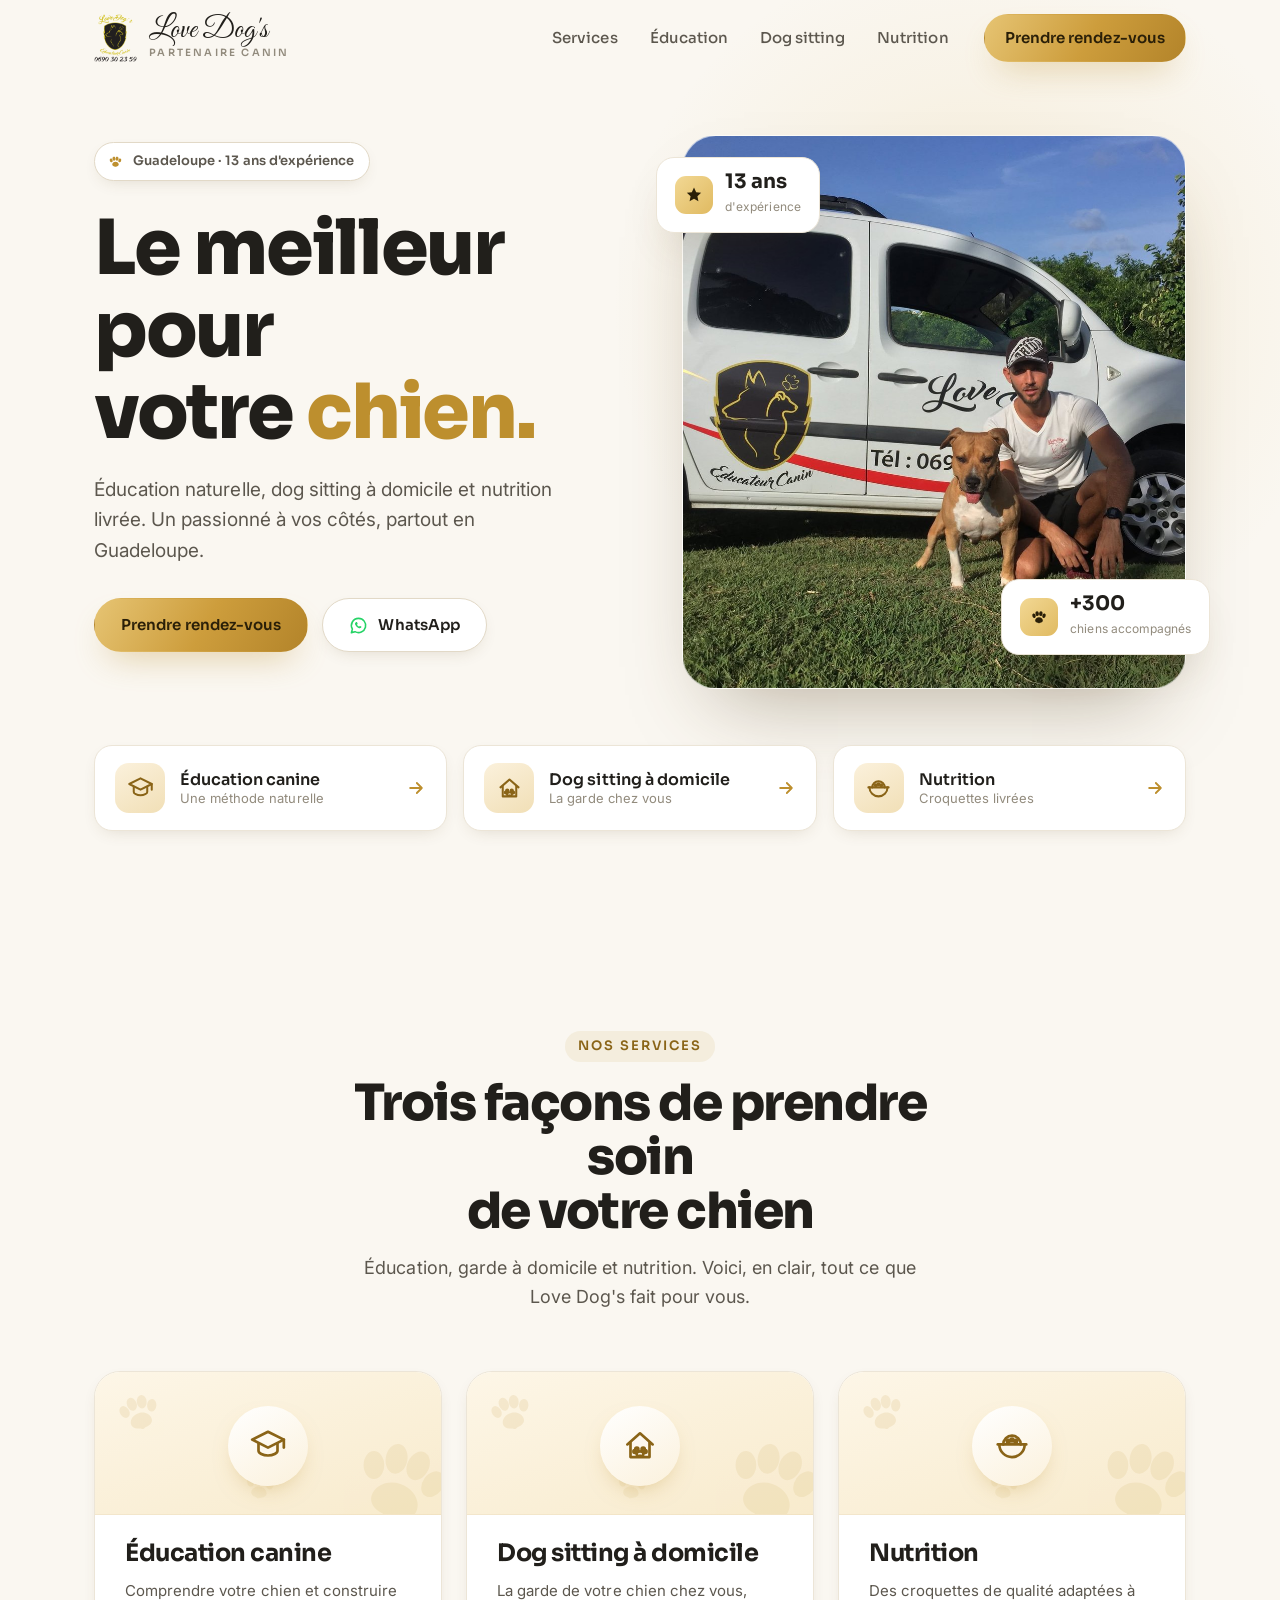
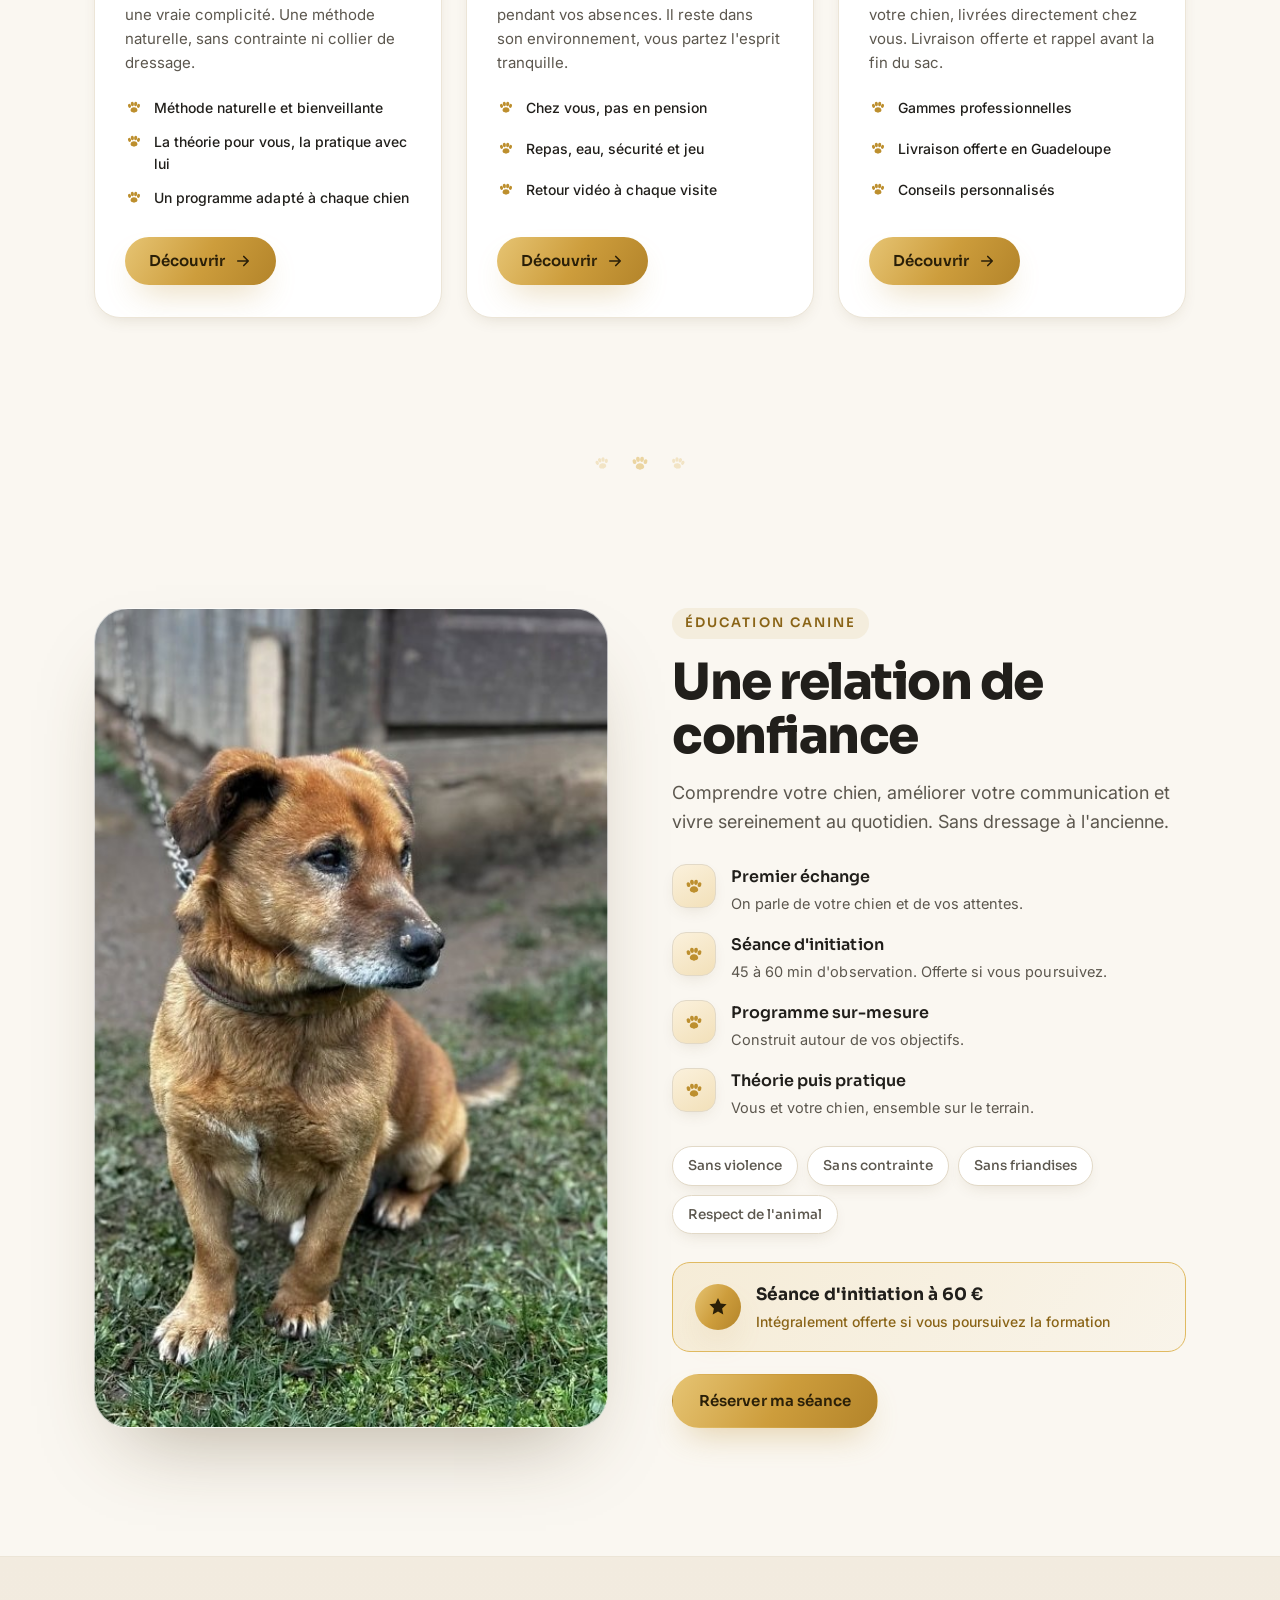
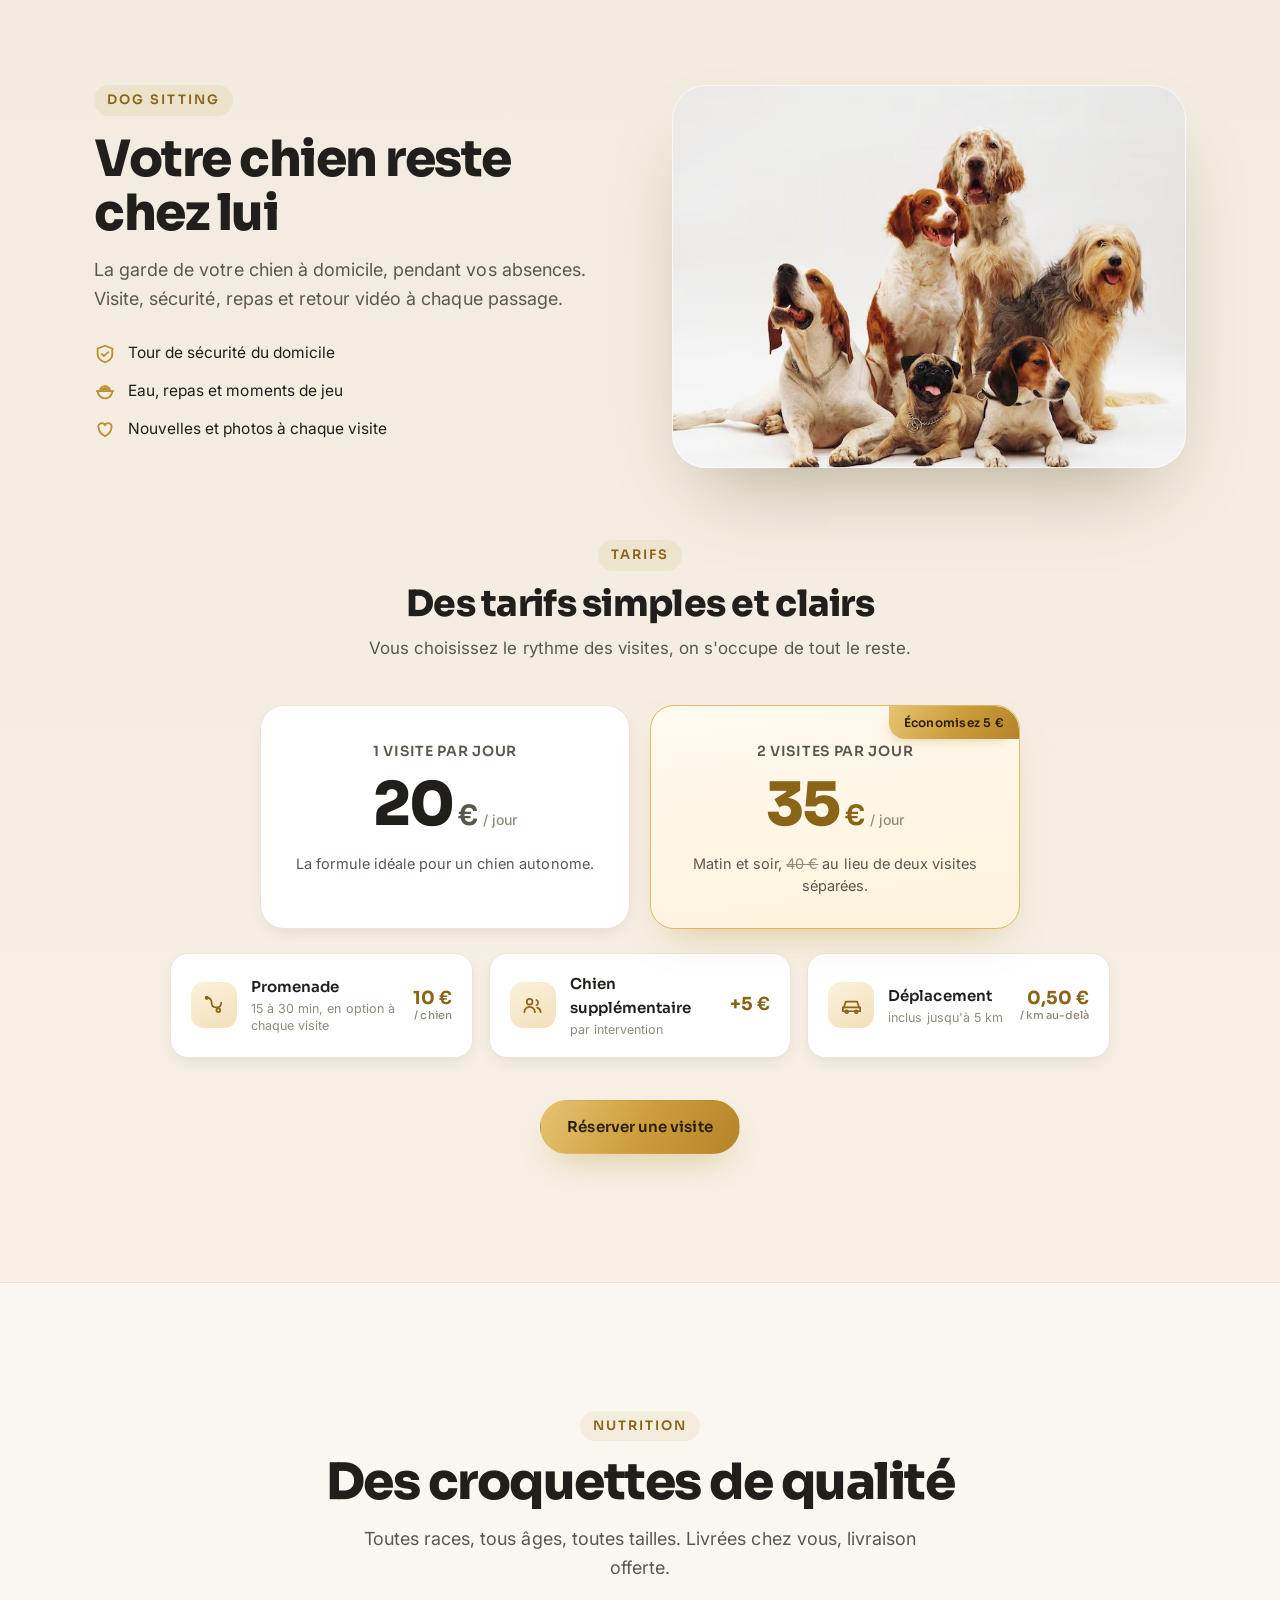
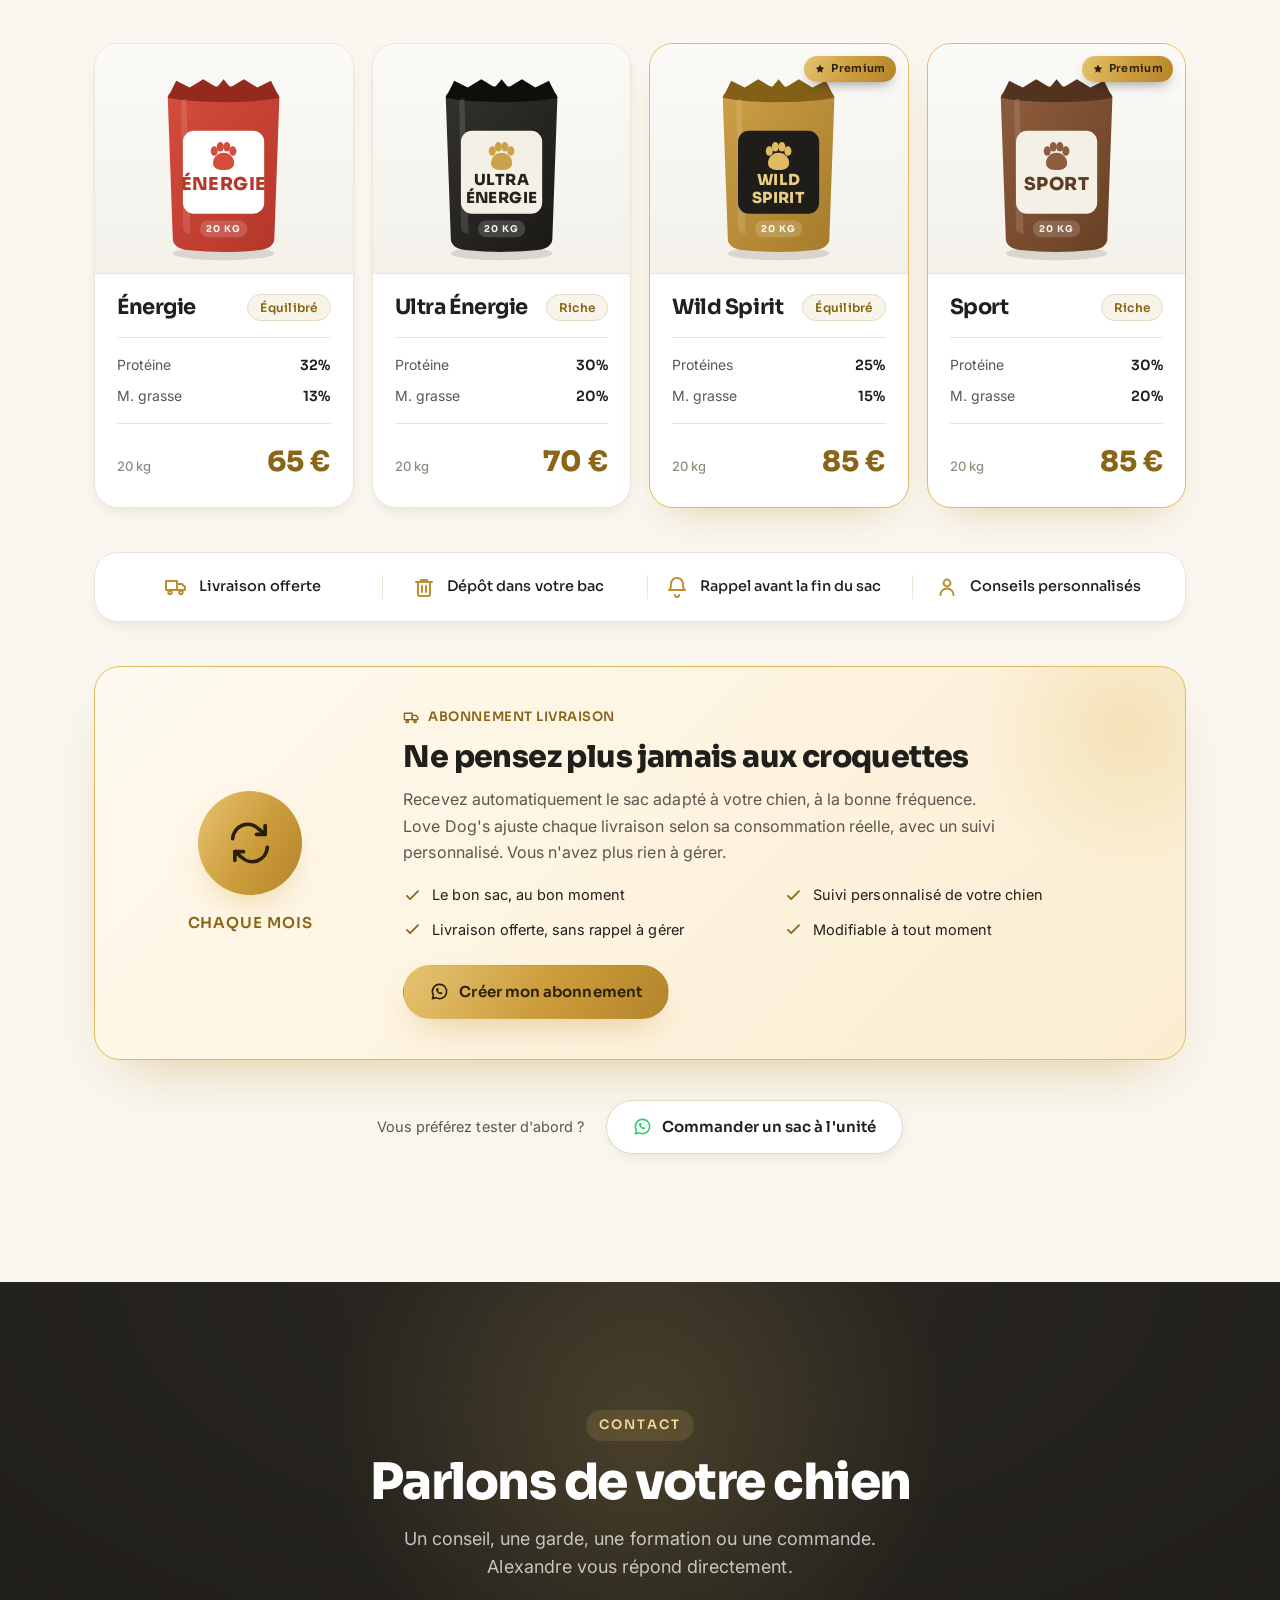
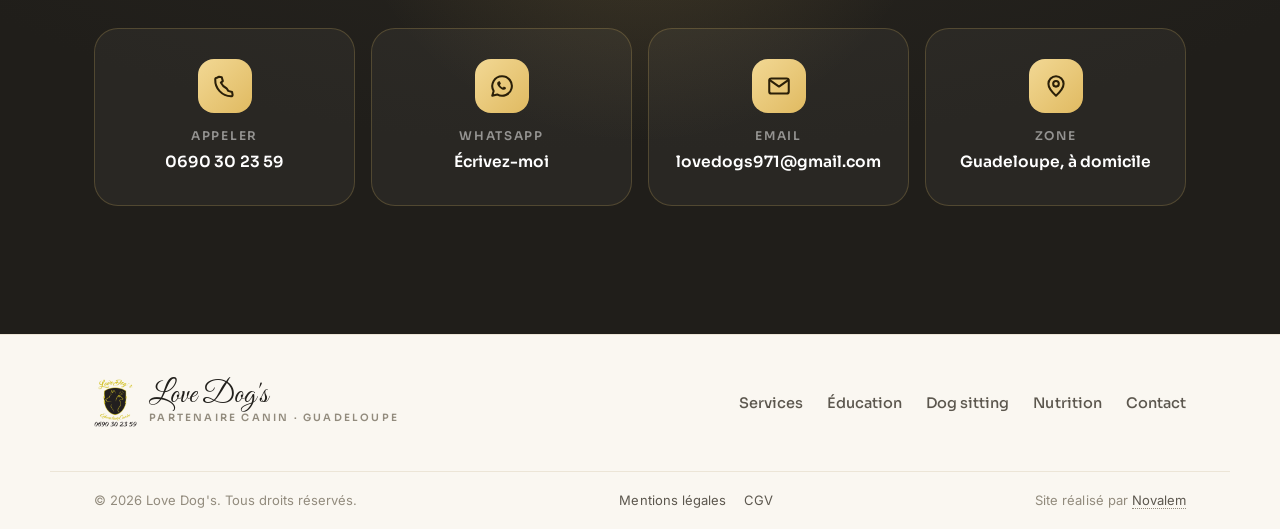
==== commit e7d8d0bd: "Add files via upload" ====
--- a/index.html
+++ b/index.html
@@ -329,7 +329,18 @@
 
     <div class="products">
       <article class="pcard reveal">
-        <div class="pcard-media"><img src="assets/products/energy.png" alt="Sac de croquettes Énergie 20 kg" loading="lazy" /></div>
+        <div class="pcard-media"><svg class="bag" viewBox="0 0 200 240" role="img" aria-label="Sac de croquettes Énergie 20 kg">
+  <defs><linearGradient id="bg-energy" x1="0" y1="0" x2="0.9" y2="1"><stop offset="0" stop-color="#d64c3c"/><stop offset="1" stop-color="#b5382b"/></linearGradient></defs>
+  <ellipse cx="100" cy="231" rx="60" ry="8" fill="rgba(40,30,15,.13)"/>
+  <path d="M34 47 C34 41 40 39 46 38 C82 32 118 32 154 38 C160 39 166 41 166 47 L160 214 C160 221 153 226 143 227 C114 230 86 230 57 227 C47 226 40 221 40 214 Z" fill="url(#bg-energy)"/>
+  <path d="M34 47 L44 27 L60 35 L76 25 L92 35 L100 25 L108 35 L124 25 L140 35 L156 27 L166 47 C132 54 68 54 34 47 Z" fill="#93291f"/>
+  <path d="M50 52 C50 49 53 48 56 48 L61 208 C56 207 52 205 52 201 Z" fill="rgba(255,255,255,.12)"/>
+  <rect x="52" y="86" width="96" height="98" rx="13" fill="#ffffff"/>
+  <g transform="translate(100,116) scale(1.0)" fill="#d64c3c"><ellipse cx="-11" cy="-6" rx="4.2" ry="5.6"/><ellipse cx="-3.9" cy="-11" rx="4.2" ry="5.6"/><ellipse cx="3.9" cy="-11" rx="4.2" ry="5.6"/><ellipse cx="11" cy="-6" rx="4.2" ry="5.6"/><path d="M0 -4 C7.5 -4 12.5 2 12.5 8.2 C12.5 14.4 7 16.5 0 16.5 C-7 16.5 -12.5 14.4 -12.5 8.2 C-12.5 2 -7.5 -4 0 -4 Z"/></g>
+  <text x="100" y="156" text-anchor="middle" font-family="Sora,system-ui,sans-serif" font-weight="800" font-size="21" letter-spacing="0.5" fill="#b5382b">ÉNERGIE</text>
+  <rect x="72" y="192" width="56" height="20" rx="10" fill="rgba(255,255,255,.16)"/>
+  <text x="100" y="206" text-anchor="middle" font-family="Sora,system-ui,sans-serif" font-weight="700" font-size="11" letter-spacing="1" fill="rgba(255,255,255,.92)">20 KG</text>
+</svg></div>
         <div class="pcard-body">
           <div class="pcard-head"><h3>Énergie</h3><span class="badge">Équilibré</span></div>
           <div class="macros"><span>Protéine <b>32%</b></span><span>M. grasse <b>13%</b></span></div>
@@ -337,7 +348,18 @@
         </div>
       </article>
       <article class="pcard reveal">
-        <div class="pcard-media"><img src="assets/products/ultra.png" alt="Sac de croquettes Ultra Énergie 20 kg" loading="lazy" /></div>
+        <div class="pcard-media"><svg class="bag" viewBox="0 0 200 240" role="img" aria-label="Sac de croquettes Ultra Énergie 20 kg">
+  <defs><linearGradient id="bg-ultra" x1="0" y1="0" x2="0.9" y2="1"><stop offset="0" stop-color="#34322e"/><stop offset="1" stop-color="#1c1a17"/></linearGradient></defs>
+  <ellipse cx="100" cy="231" rx="60" ry="8" fill="rgba(40,30,15,.13)"/>
+  <path d="M34 47 C34 41 40 39 46 38 C82 32 118 32 154 38 C160 39 166 41 166 47 L160 214 C160 221 153 226 143 227 C114 230 86 230 57 227 C47 226 40 221 40 214 Z" fill="url(#bg-ultra)"/>
+  <path d="M34 47 L44 27 L60 35 L76 25 L92 35 L100 25 L108 35 L124 25 L140 35 L156 27 L166 47 C132 54 68 54 34 47 Z" fill="#100e0b"/>
+  <path d="M50 52 C50 49 53 48 56 48 L61 208 C56 207 52 205 52 201 Z" fill="rgba(255,255,255,.12)"/>
+  <rect x="52" y="86" width="96" height="98" rx="13" fill="#f5f0e5"/>
+  <g transform="translate(100,116) scale(1.0)" fill="#c9a24a"><ellipse cx="-11" cy="-6" rx="4.2" ry="5.6"/><ellipse cx="-3.9" cy="-11" rx="4.2" ry="5.6"/><ellipse cx="3.9" cy="-11" rx="4.2" ry="5.6"/><ellipse cx="11" cy="-6" rx="4.2" ry="5.6"/><path d="M0 -4 C7.5 -4 12.5 2 12.5 8.2 C12.5 14.4 7 16.5 0 16.5 C-7 16.5 -12.5 14.4 -12.5 8.2 C-12.5 2 -7.5 -4 0 -4 Z"/></g>
+  <text x="100" y="150" text-anchor="middle" font-family="Sora,system-ui,sans-serif" font-weight="800" font-size="18" letter-spacing="0.5" fill="#26231f">ULTRA</text><text x="100" y="171" text-anchor="middle" font-family="Sora,system-ui,sans-serif" font-weight="800" font-size="18" letter-spacing="0.5" fill="#26231f">ÉNERGIE</text>
+  <rect x="72" y="192" width="56" height="20" rx="10" fill="rgba(255,255,255,.16)"/>
+  <text x="100" y="206" text-anchor="middle" font-family="Sora,system-ui,sans-serif" font-weight="700" font-size="11" letter-spacing="1" fill="rgba(255,255,255,.92)">20 KG</text>
+</svg></div>
         <div class="pcard-body">
           <div class="pcard-head"><h3>Ultra Énergie</h3><span class="badge">Riche</span></div>
           <div class="macros"><span>Protéine <b>30%</b></span><span>M. grasse <b>20%</b></span></div>
@@ -345,7 +367,18 @@
         </div>
       </article>
       <article class="pcard reveal premium">
-        <div class="pcard-media"><span class="flag"><svg viewBox="0 0 24 24" aria-hidden="true"><use href="#i-star"/></svg>Premium</span><img src="assets/products/wild.png" alt="Sac de croquettes Wild Spirit 20 kg" loading="lazy" /></div>
+        <div class="pcard-media"><span class="flag"><svg viewBox="0 0 24 24" aria-hidden="true"><use href="#i-star"/></svg>Premium</span><svg class="bag" viewBox="0 0 200 240" role="img" aria-label="Sac de croquettes Wild Spirit 20 kg">
+  <defs><linearGradient id="bg-wild" x1="0" y1="0" x2="0.9" y2="1"><stop offset="0" stop-color="#cda048"/><stop offset="1" stop-color="#a67d2c"/></linearGradient></defs>
+  <ellipse cx="100" cy="231" rx="60" ry="8" fill="rgba(40,30,15,.13)"/>
+  <path d="M34 47 C34 41 40 39 46 38 C82 32 118 32 154 38 C160 39 166 41 166 47 L160 214 C160 221 153 226 143 227 C114 230 86 230 57 227 C47 226 40 221 40 214 Z" fill="url(#bg-wild)"/>
+  <path d="M34 47 L44 27 L60 35 L76 25 L92 35 L100 25 L108 35 L124 25 L140 35 L156 27 L166 47 C132 54 68 54 34 47 Z" fill="#835f18"/>
+  <path d="M50 52 C50 49 53 48 56 48 L61 208 C56 207 52 205 52 201 Z" fill="rgba(255,255,255,.12)"/>
+  <rect x="52" y="86" width="96" height="98" rx="13" fill="#1f1d19"/>
+  <g transform="translate(100,116) scale(1.0)" fill="#e0ba61"><ellipse cx="-11" cy="-6" rx="4.2" ry="5.6"/><ellipse cx="-3.9" cy="-11" rx="4.2" ry="5.6"/><ellipse cx="3.9" cy="-11" rx="4.2" ry="5.6"/><ellipse cx="11" cy="-6" rx="4.2" ry="5.6"/><path d="M0 -4 C7.5 -4 12.5 2 12.5 8.2 C12.5 14.4 7 16.5 0 16.5 C-7 16.5 -12.5 14.4 -12.5 8.2 C-12.5 2 -7.5 -4 0 -4 Z"/></g>
+  <text x="100" y="150" text-anchor="middle" font-family="Sora,system-ui,sans-serif" font-weight="800" font-size="18" letter-spacing="0.5" fill="#e9cd84">WILD</text><text x="100" y="171" text-anchor="middle" font-family="Sora,system-ui,sans-serif" font-weight="800" font-size="18" letter-spacing="0.5" fill="#e9cd84">SPIRIT</text>
+  <rect x="72" y="192" width="56" height="20" rx="10" fill="rgba(255,255,255,.16)"/>
+  <text x="100" y="206" text-anchor="middle" font-family="Sora,system-ui,sans-serif" font-weight="700" font-size="11" letter-spacing="1" fill="rgba(255,255,255,.92)">20 KG</text>
+</svg></div>
         <div class="pcard-body">
           <div class="pcard-head"><h3>Wild Spirit</h3><span class="badge">Équilibré</span></div>
           <div class="macros"><span>Protéines <b>25%</b></span><span>M. grasse <b>15%</b></span></div>
@@ -353,7 +386,18 @@
         </div>
       </article>
       <article class="pcard reveal premium">
-        <div class="pcard-media"><span class="flag"><svg viewBox="0 0 24 24" aria-hidden="true"><use href="#i-star"/></svg>Premium</span><img src="assets/products/sport.png" alt="Sac de croquettes Sport 20 kg" loading="lazy" /></div>
+        <div class="pcard-media"><span class="flag"><svg viewBox="0 0 24 24" aria-hidden="true"><use href="#i-star"/></svg>Premium</span><svg class="bag" viewBox="0 0 200 240" role="img" aria-label="Sac de croquettes Sport 20 kg">
+  <defs><linearGradient id="bg-sport" x1="0" y1="0" x2="0.9" y2="1"><stop offset="0" stop-color="#8f5d3d"/><stop offset="1" stop-color="#6a4125"/></linearGradient></defs>
+  <ellipse cx="100" cy="231" rx="60" ry="8" fill="rgba(40,30,15,.13)"/>
+  <path d="M34 47 C34 41 40 39 46 38 C82 32 118 32 154 38 C160 39 166 41 166 47 L160 214 C160 221 153 226 143 227 C114 230 86 230 57 227 C47 226 40 221 40 214 Z" fill="url(#bg-sport)"/>
+  <path d="M34 47 L44 27 L60 35 L76 25 L92 35 L100 25 L108 35 L124 25 L140 35 L156 27 L166 47 C132 54 68 54 34 47 Z" fill="#523320"/>
+  <path d="M50 52 C50 49 53 48 56 48 L61 208 C56 207 52 205 52 201 Z" fill="rgba(255,255,255,.12)"/>
+  <rect x="52" y="86" width="96" height="98" rx="13" fill="#f5f0e5"/>
+  <g transform="translate(100,116) scale(1.0)" fill="#8f5d3d"><ellipse cx="-11" cy="-6" rx="4.2" ry="5.6"/><ellipse cx="-3.9" cy="-11" rx="4.2" ry="5.6"/><ellipse cx="3.9" cy="-11" rx="4.2" ry="5.6"/><ellipse cx="11" cy="-6" rx="4.2" ry="5.6"/><path d="M0 -4 C7.5 -4 12.5 2 12.5 8.2 C12.5 14.4 7 16.5 0 16.5 C-7 16.5 -12.5 14.4 -12.5 8.2 C-12.5 2 -7.5 -4 0 -4 Z"/></g>
+  <text x="100" y="156" text-anchor="middle" font-family="Sora,system-ui,sans-serif" font-weight="800" font-size="21" letter-spacing="0.5" fill="#5f3d22">SPORT</text>
+  <rect x="72" y="192" width="56" height="20" rx="10" fill="rgba(255,255,255,.16)"/>
+  <text x="100" y="206" text-anchor="middle" font-family="Sora,system-ui,sans-serif" font-weight="700" font-size="11" letter-spacing="1" fill="rgba(255,255,255,.92)">20 KG</text>
+</svg></div>
         <div class="pcard-body">
           <div class="pcard-head"><h3>Sport</h3><span class="badge">Riche</span></div>
           <div class="macros"><span>Protéine <b>30%</b></span><span>M. grasse <b>20%</b></span></div>
--- a/css/style.css
+++ b/css/style.css
@@ -129,8 +129,8 @@
 .photo-hint svg{ width:16px; height:16px; fill:none; stroke:currentColor; stroke-width:2; stroke-linecap:round; stroke-linejoin:round; }
 /* fonds "placeholder" chaleureux (remplacés par de vraies photos, cf README) */
 .photo-hero{ aspect-ratio:4/4.4; background:url("../assets/hero.jpg") center/cover no-repeat; }
-.photo-edu{ aspect-ratio:4/3.4; background:url("../assets/education.jpg") center/cover no-repeat; }
-.photo-sit{ aspect-ratio:4/3.4; background:url("../assets/sitting.jpg") center/cover no-repeat; }
+.photo-edu{ min-height:440px; background:url("../assets/education.jpg") center 40%/cover no-repeat; }
+.photo-sit{ min-height:360px; background:url("../assets/sitting.jpg") center/cover no-repeat; }
 
 .float-card{ position:absolute; display:flex; align-items:center; gap:12px; padding:14px 18px; border-radius:18px; background:var(--surface); box-shadow:var(--sh-m); border:1px solid var(--line); }
 .float-card b{ display:block; font-family:"Sora",sans-serif; font-size:20px; line-height:1; color:var(--ink); }
@@ -221,7 +221,9 @@
 @keyframes spin{ to{ transform:rotate(360deg); } }
 
 /* ---------- Split (éducation / sitting) ---------- */
-.split{ display:grid; grid-template-columns:1fr 1fr; gap:clamp(32px,5vw,64px); align-items:center; }
+.split{ display:grid; grid-template-columns:1fr 1fr; gap:clamp(32px,5vw,64px); align-items:stretch; }
+.split-visual{ display:flex; }
+.split-visual .photo{ flex:1 1 auto; width:100%; }
 .split-copy .kicker{ margin-bottom:16px; }
 .split-copy .h2{ margin-bottom:0; }
 .split-copy .lead{ margin-bottom:28px; }
@@ -238,6 +240,14 @@
 .chip{ font-family:"Sora",sans-serif; font-weight:500; font-size:13.5px; padding:8px 15px; border-radius:var(--pill); background:var(--surface); border:1px solid var(--line-2); color:var(--ink-2); box-shadow:var(--sh-s); }
 
 .row-cta{ display:flex; flex-wrap:wrap; align-items:center; gap:16px 22px; }
+
+/* offre éducation mise en avant */
+.edu-offer{ display:flex; align-items:center; gap:15px; padding:18px 22px; margin-bottom:22px; border-radius:18px; background:linear-gradient(120deg, rgba(224,186,97,.18), rgba(224,186,97,.05)); border:1px solid var(--gold-2); }
+.edu-offer-ico{ display:grid; place-items:center; width:46px; height:46px; flex:none; border-radius:50%; background:var(--grad-gold); color:#2a1f08; box-shadow:var(--sh-gold); }
+.edu-offer-ico svg{ width:24px; height:24px; fill:currentColor; stroke:none; }
+.edu-offer-txt{ display:flex; flex-direction:column; gap:2px; }
+.edu-offer-txt b{ font-family:"Sora",sans-serif; font-weight:700; font-size:17px; color:var(--ink); }
+.edu-offer-txt span{ font-size:14px; color:var(--gold-deep); font-weight:500; }
 .row-cta.center{ justify-content:center; }
 .price-tag{ font-size:14.5px; color:var(--ink-2); }
 .price-tag b{ font-family:"Sora",sans-serif; font-size:20px; color:var(--gold-deep); }
@@ -286,9 +296,9 @@
 .pcard:hover{ transform:translateY(-6px); box-shadow:var(--sh-m); }
 .pcard.premium{ border-color:var(--gold-2); box-shadow:0 18px 40px -22px rgba(189,143,46,.5); }
 /* tuile visuelle produit */
-.pcard-media{ position:relative; height:226px; display:grid; place-items:center; padding:14px 16px 8px; background:#f7f7f7; border-bottom:1px solid var(--line); }
-.pcard-media img{ max-height:206px; max-width:84%; width:auto; height:auto; filter:drop-shadow(0 12px 16px rgba(60,50,30,.16)); transition:transform .35s var(--ease); }
-.pcard:hover .pcard-media img{ transform:translateY(-4px) scale(1.03); }
+.pcard-media{ position:relative; height:230px; display:grid; place-items:center; padding:14px 16px 12px; background:linear-gradient(180deg,#fbfaf7,#f3f1ea); border-bottom:1px solid var(--line); }
+.pcard-media .bag{ height:100%; max-height:214px; width:auto; transition:transform .4s var(--ease); }
+.pcard:hover .pcard-media .bag{ transform:translateY(-5px) rotate(-1.5deg); }
 .pcard-body{ padding:20px 22px 22px; }
 .pcard-head{ display:flex; align-items:center; justify-content:space-between; gap:10px; margin-bottom:2px; }
 .flag{ position:absolute; top:12px; right:12px; z-index:2; display:inline-flex; align-items:center; gap:5px; font-family:"Sora",sans-serif; font-weight:600; font-size:11px; letter-spacing:.03em; color:#2a1f08; background:var(--grad-gold); padding:4px 10px; border-radius:var(--pill); box-shadow:0 6px 14px -6px rgba(0,0,0,.5); }
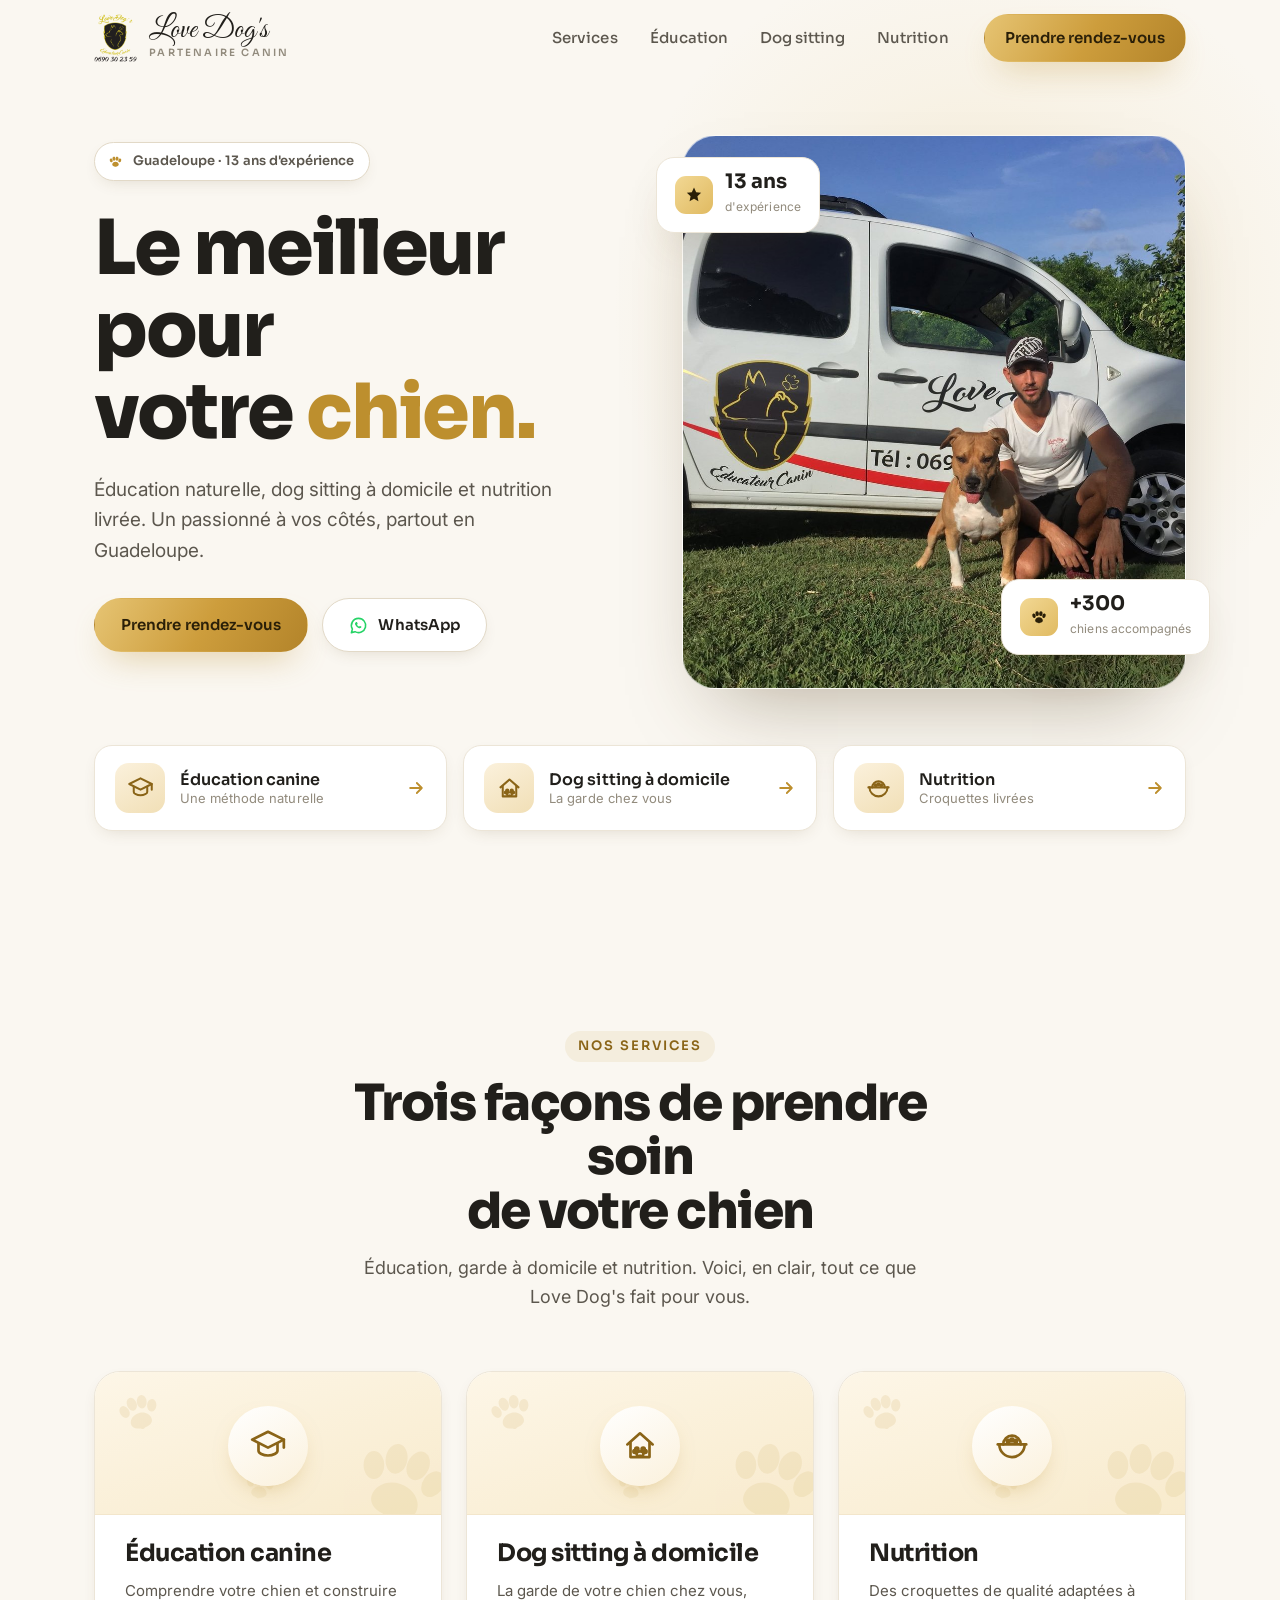
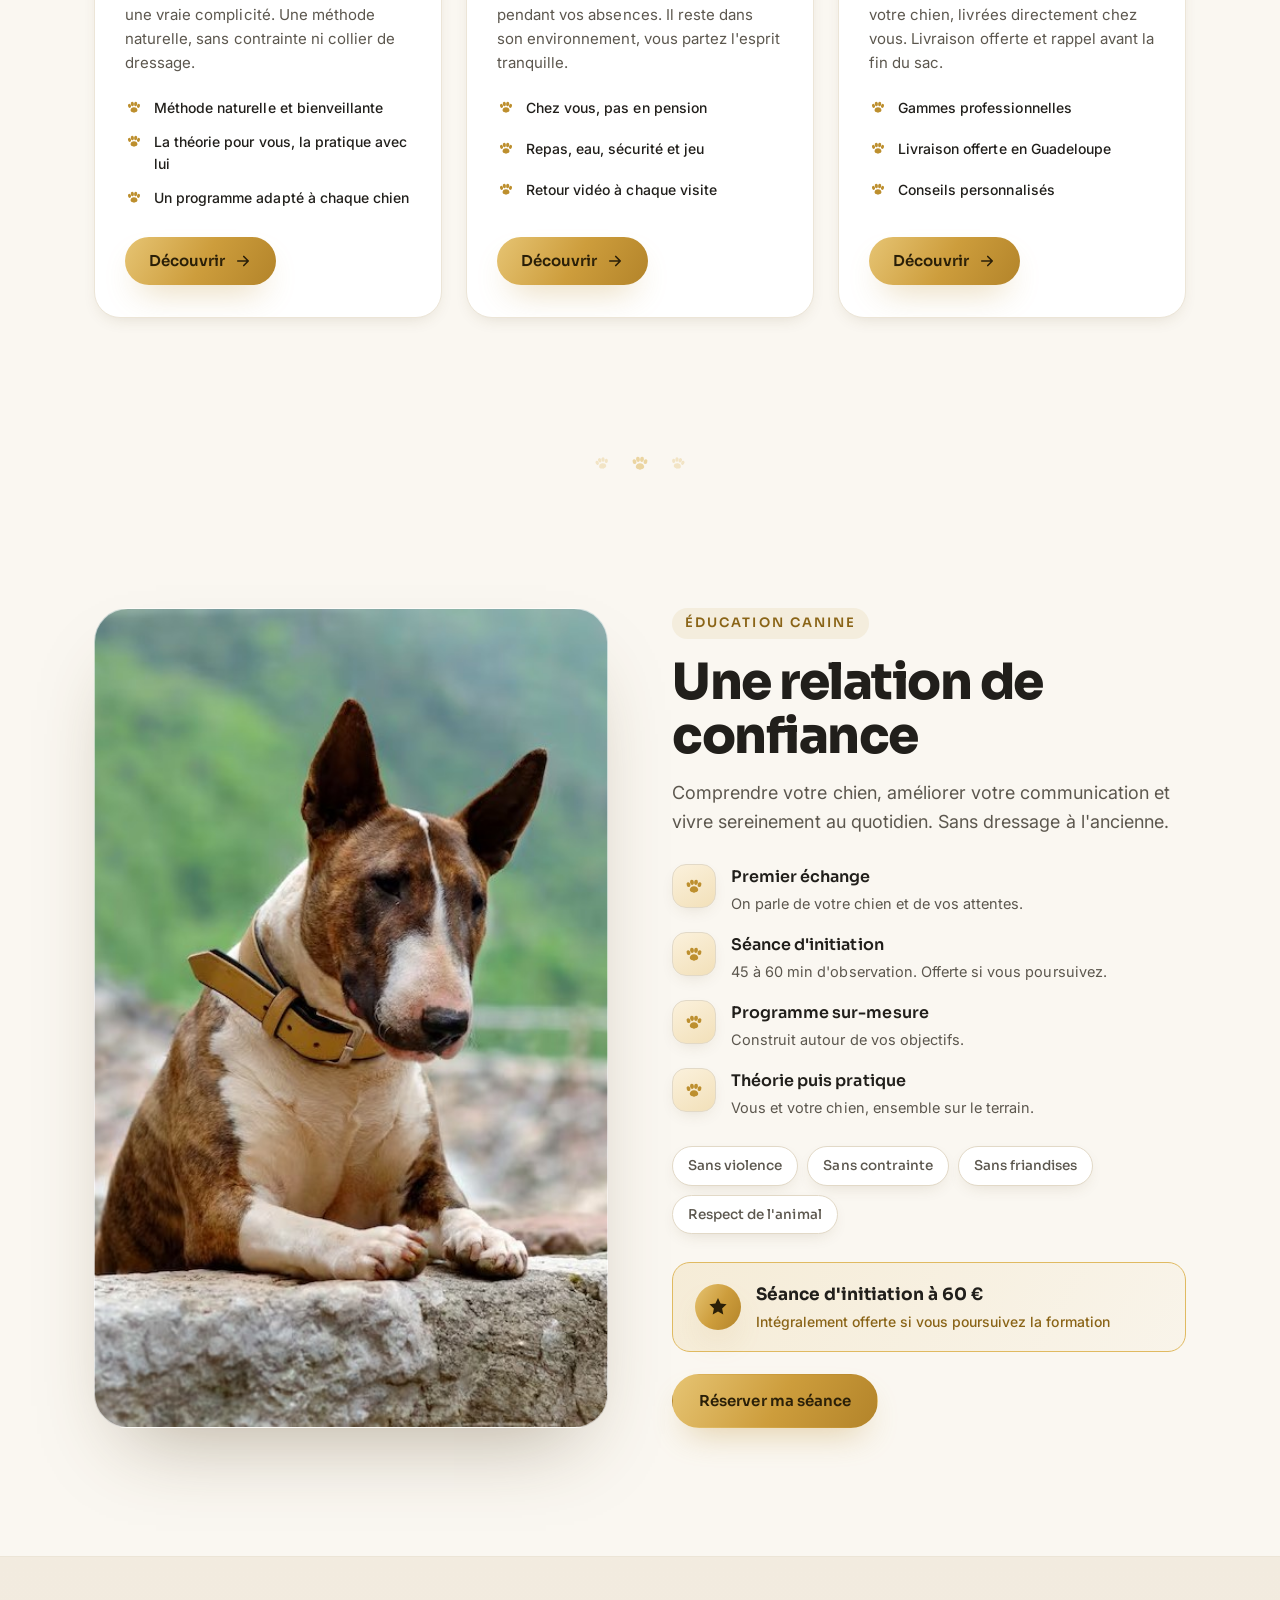
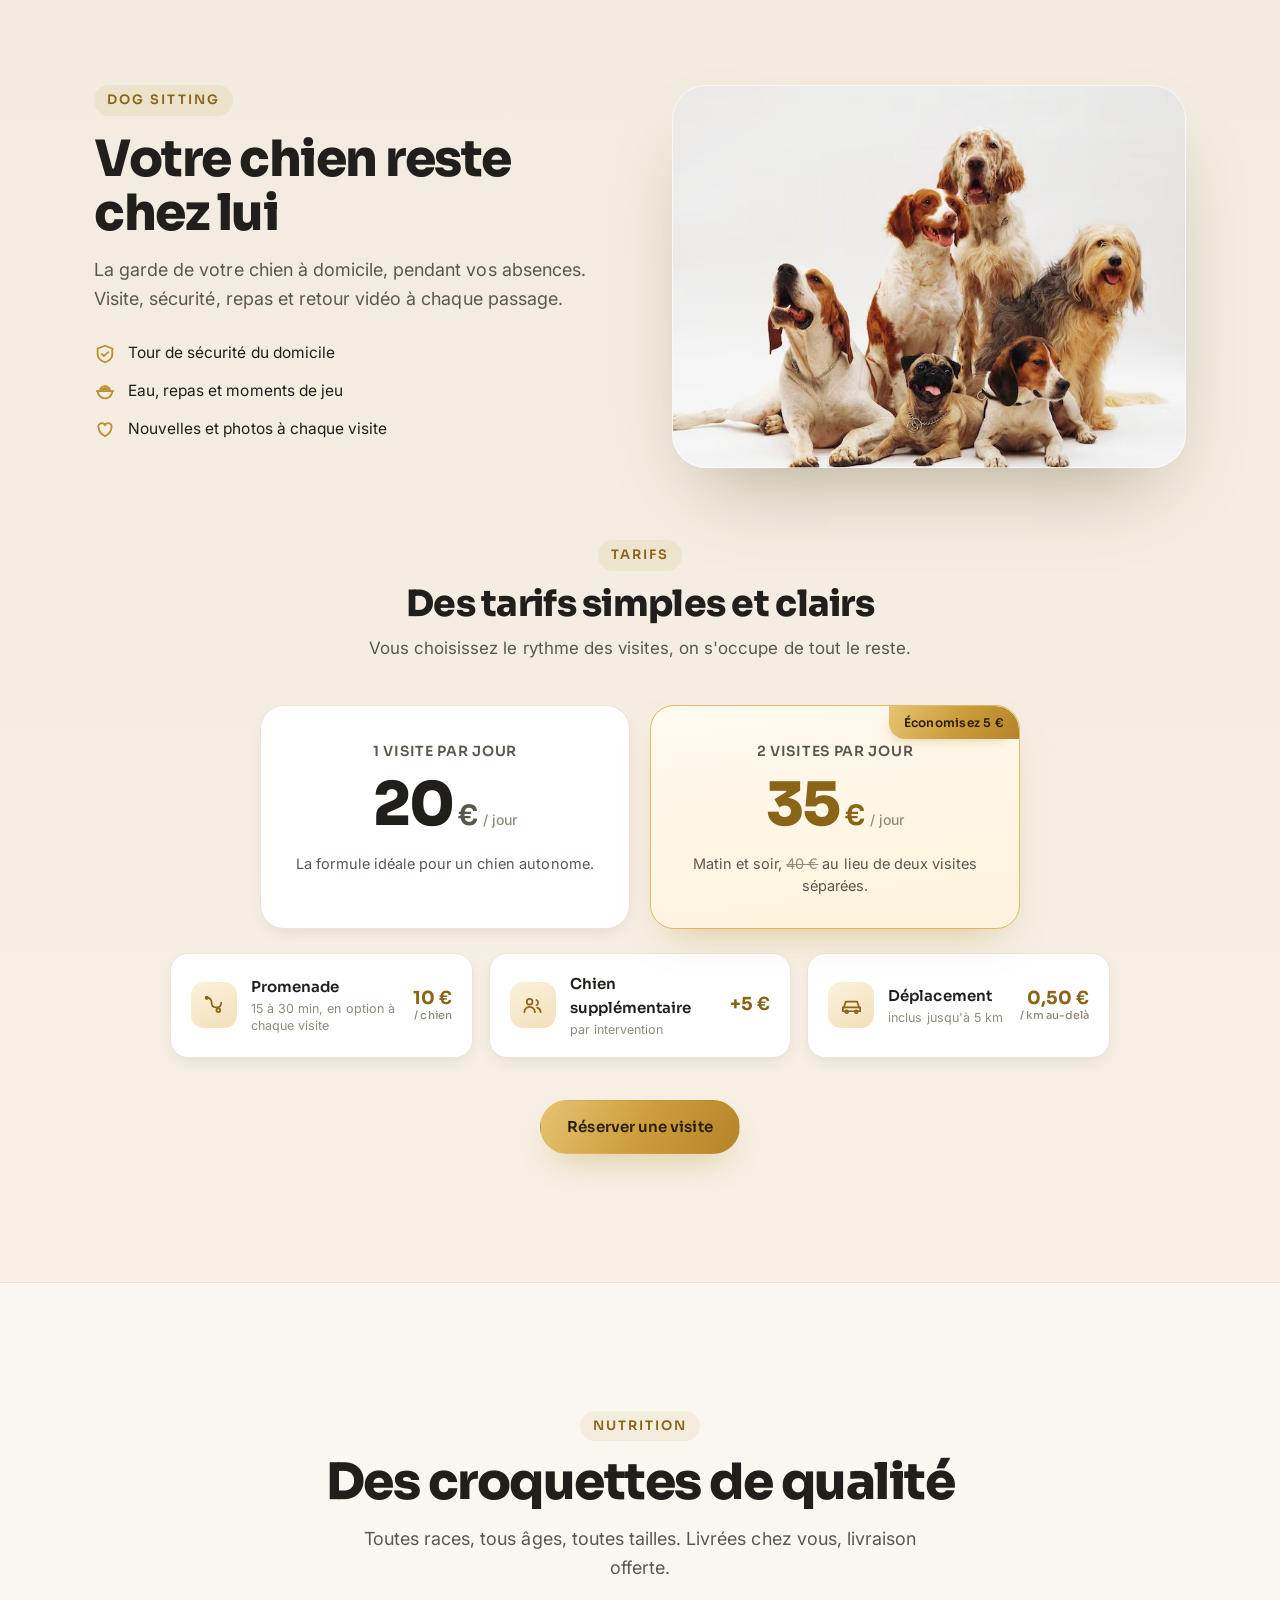
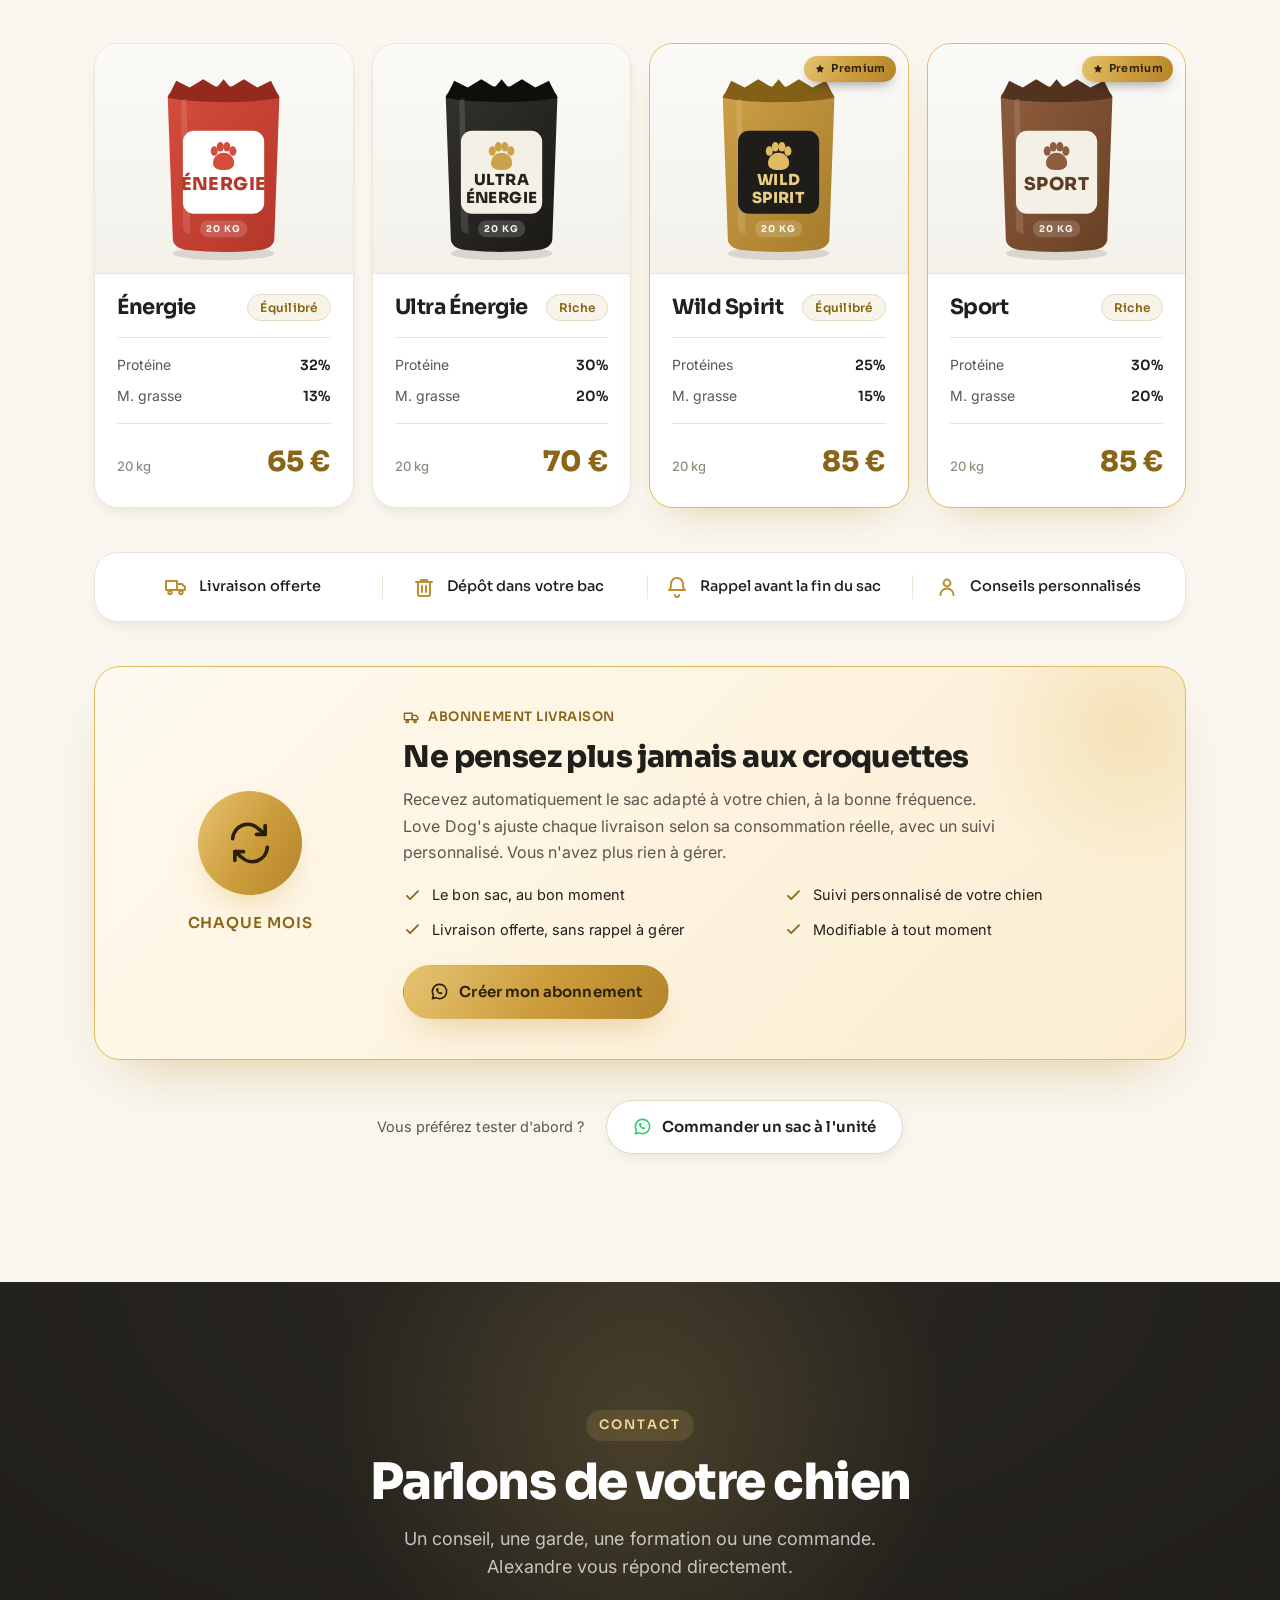
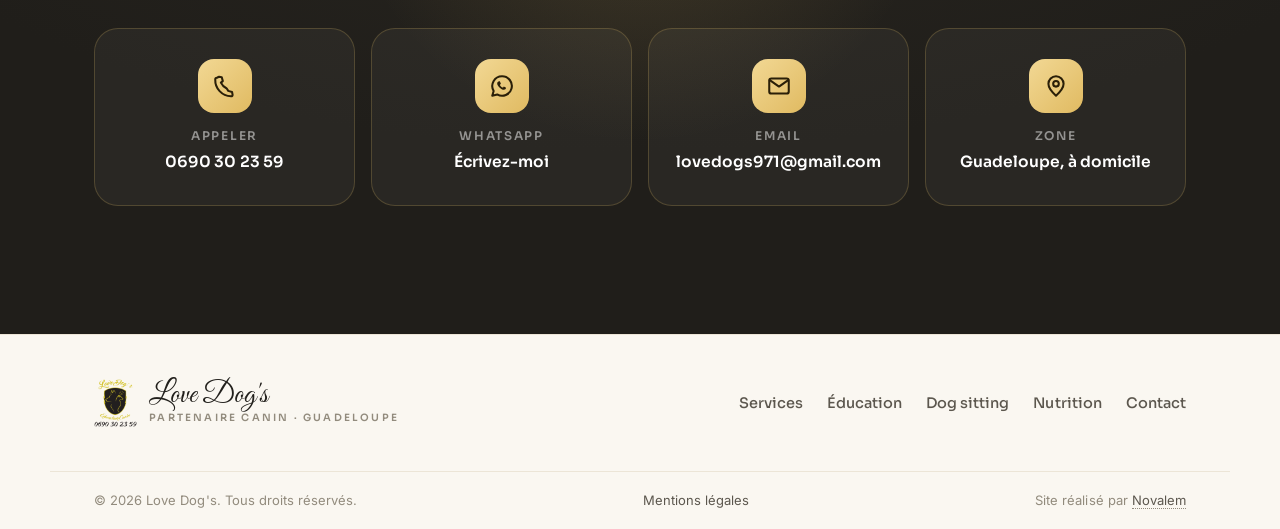
==== commit 1014297a: "Add files via upload" ====
--- a/index.html
+++ b/index.html
@@ -482,7 +482,6 @@
     <p>© <span id="year"></span> Love Dog's. Tous droits réservés.</p>
     <nav class="ftr-legal" aria-label="Pages légales">
       <a href="mentions-legales.html">Mentions légales</a>
-      <a href="cgv.html">CGV</a>
     </nav>
     <p class="credit">Site réalisé par <a href="https://novalem-recrutement.fr" target="_blank" rel="noopener">Novalem</a></p>
   </div>
--- a/css/style.css
+++ b/css/style.css
@@ -402,7 +402,8 @@
   .hero-services{ grid-template-columns:1fr; max-width:460px; margin-inline:auto; }
   .split{ grid-template-columns:1fr; }
   .split-visual{ order:-1 !important; max-width:520px; margin-inline:auto; width:100%; }
-  .svc-grid{ grid-template-columns:1fr; max-width:460px; margin-inline:auto; }
+  .services{ display:none; }
+  a[href="#services"]{ display:none; }
   .perks{ grid-template-columns:1fr 1fr; }
   .perks li:nth-child(odd){ border-left:none; }
   .perks li:nth-child(3), .perks li:nth-child(4){ border-top:1px solid var(--line); padding-top:14px; }
@@ -414,7 +415,18 @@
 @media (max-width:480px){
   body{ font-size:16px; }
   .hero-title{ font-size:clamp(38px,11vw,48px); }
-  .products{ grid-template-columns:1fr; }
+  .products{ grid-template-columns:1fr 1fr; gap:12px; }
+  .pcard-media{ height:132px; padding:10px 10px 6px; }
+  .pcard-media .bag{ max-height:120px; }
+  .pcard-body{ padding:12px 13px 14px; }
+  .pcard-head{ flex-direction:column; align-items:flex-start; gap:5px; }
+  .pcard h3{ font-size:15.5px; }
+  .badge{ font-size:10.5px; padding:2px 9px; }
+  .flag{ top:8px; right:8px; font-size:10px; padding:3px 8px; }
+  .macros{ margin:11px 0; padding:11px 0; gap:6px; }
+  .macros span{ font-size:12.5px; }
+  .pcard-foot .amt{ font-size:19px; }
+  .pcard-foot span{ font-size:12px; }
   .formulas{ grid-template-columns:1fr; max-width:420px; }
   .addons{ grid-template-columns:1fr; max-width:460px; }
   .perks{ grid-template-columns:1fr; }
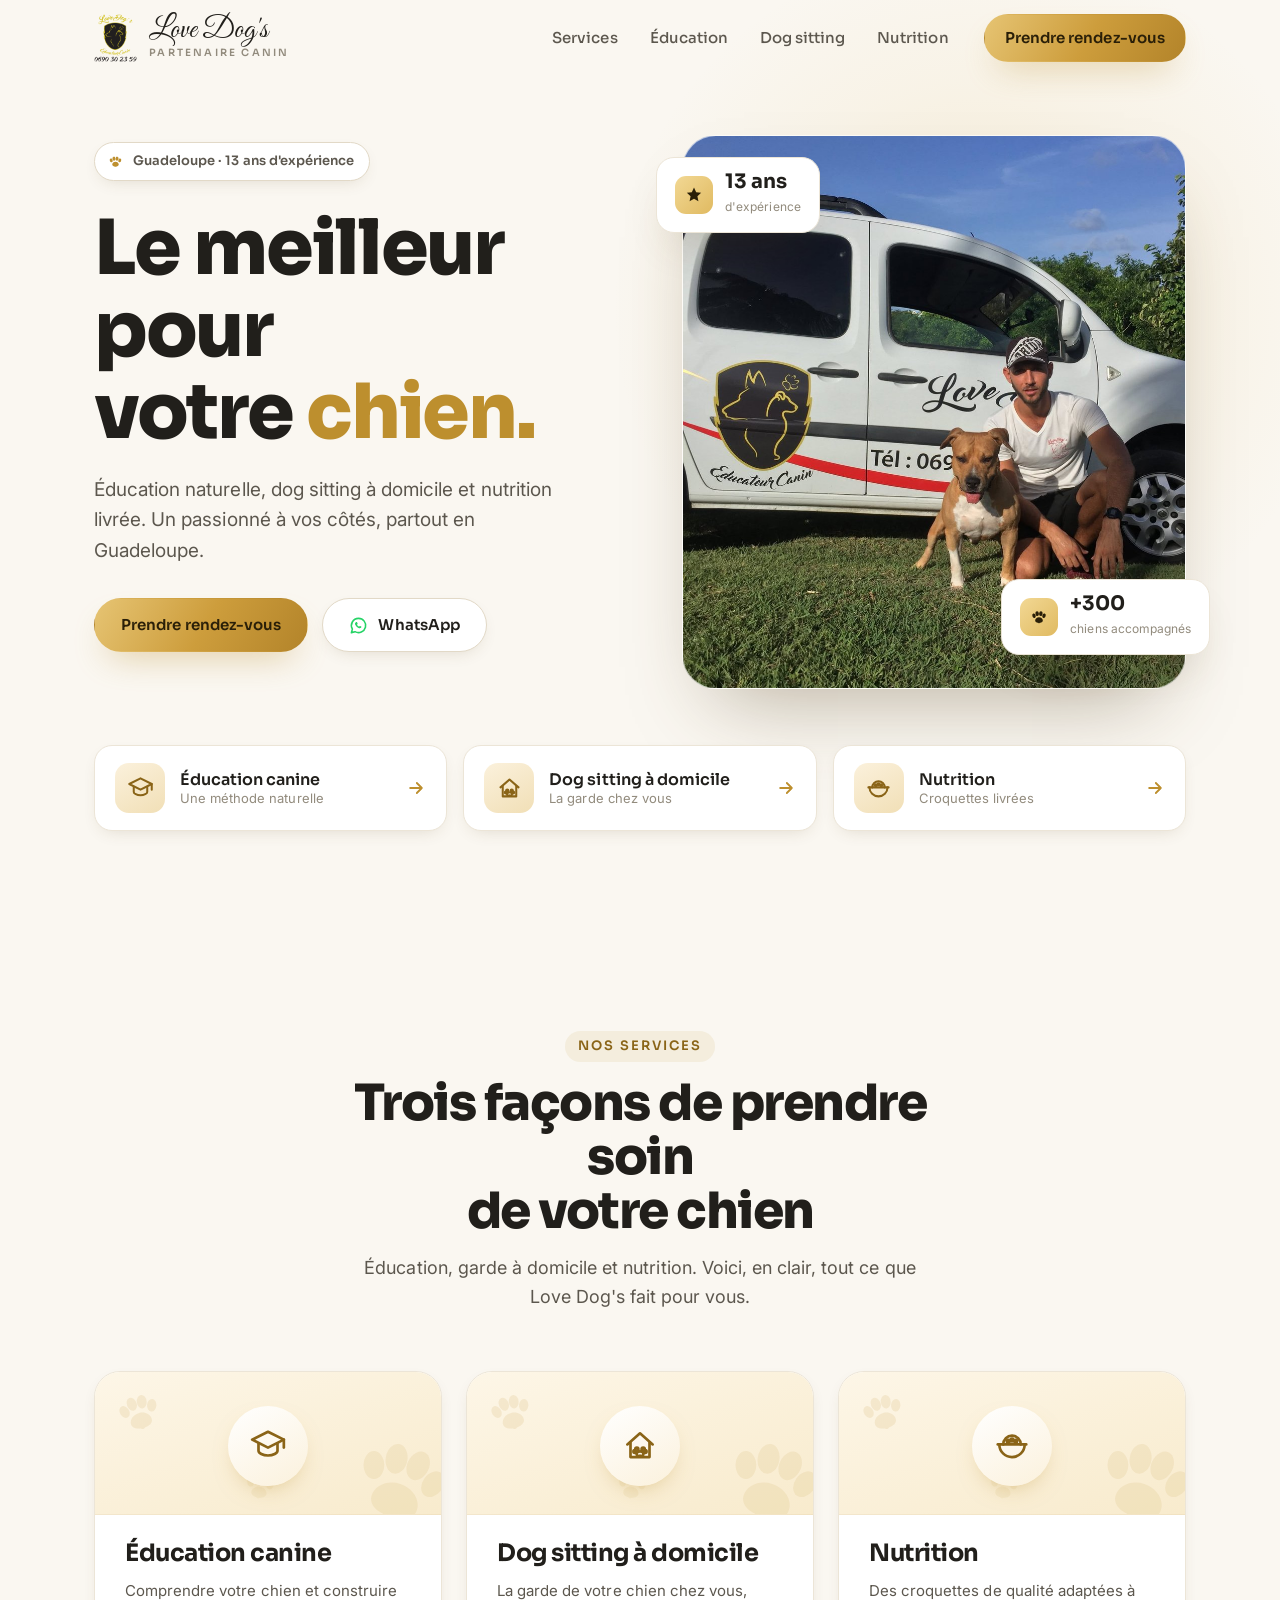
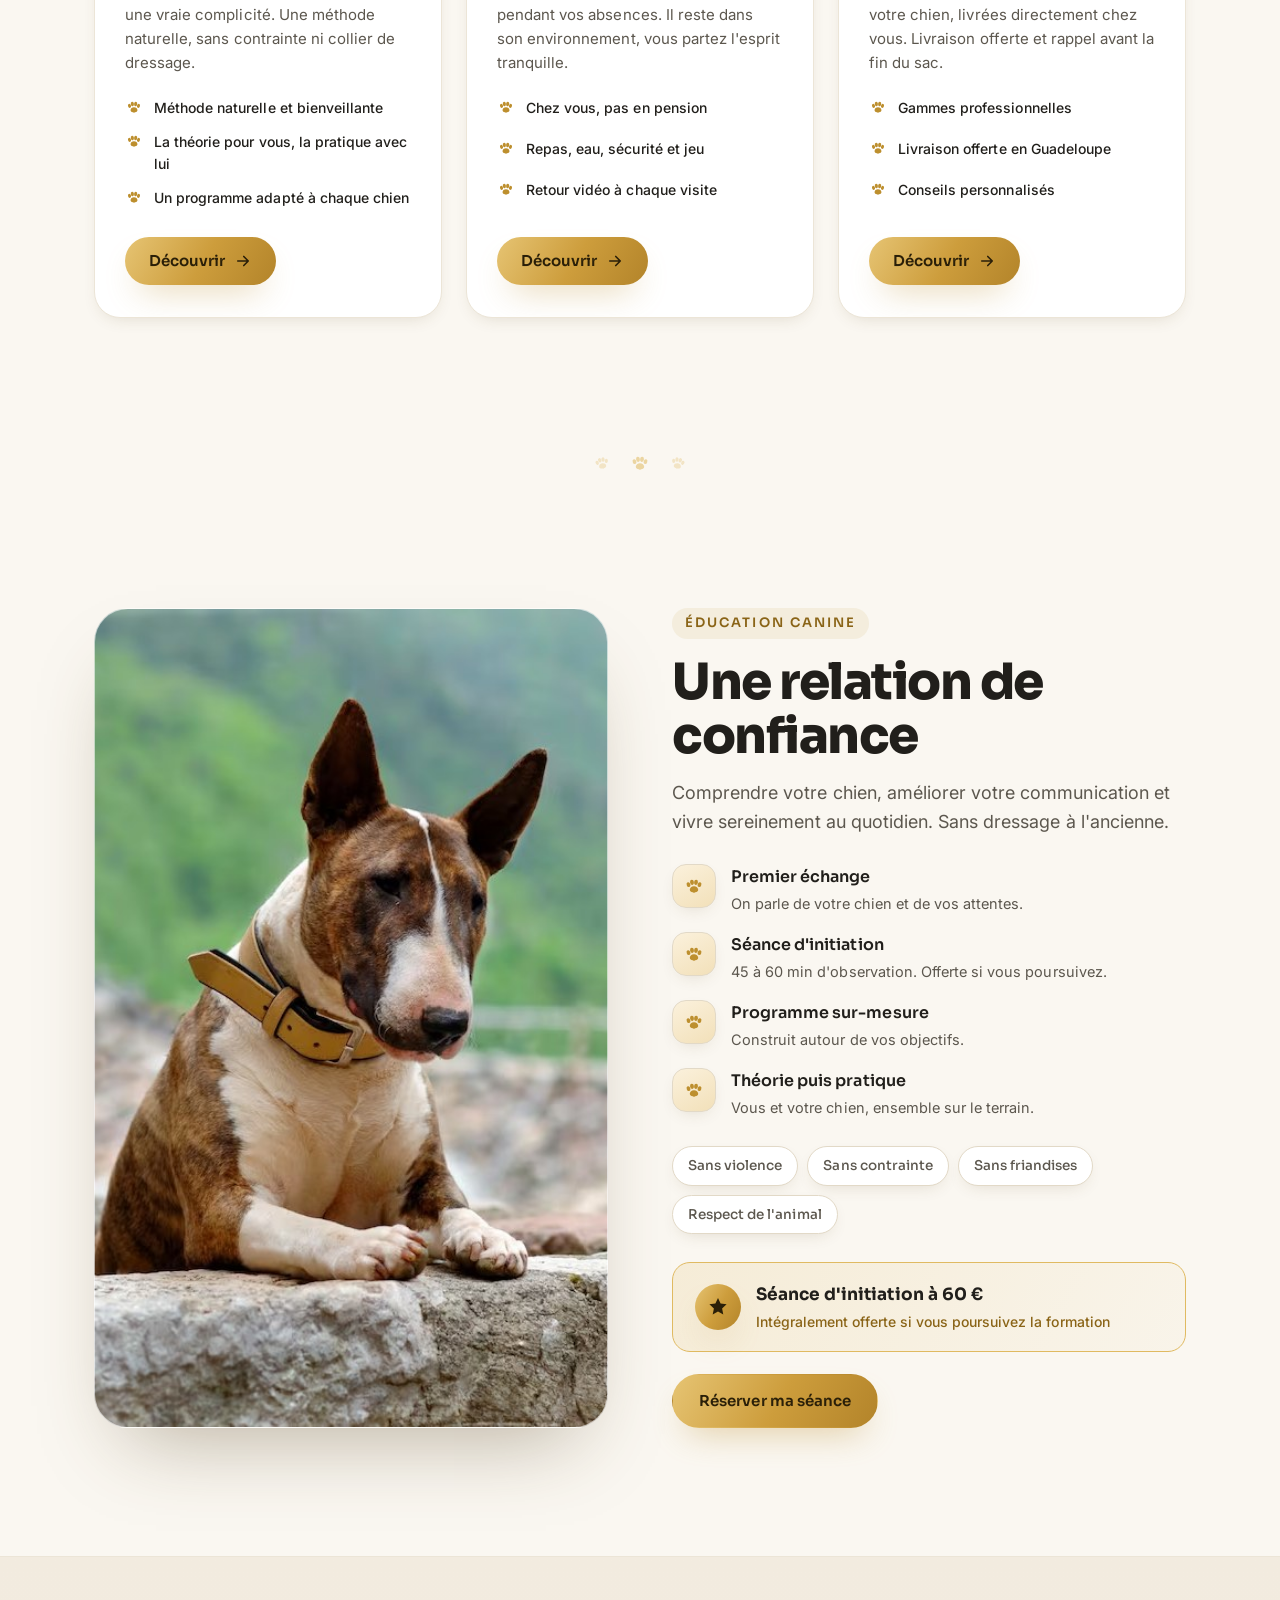
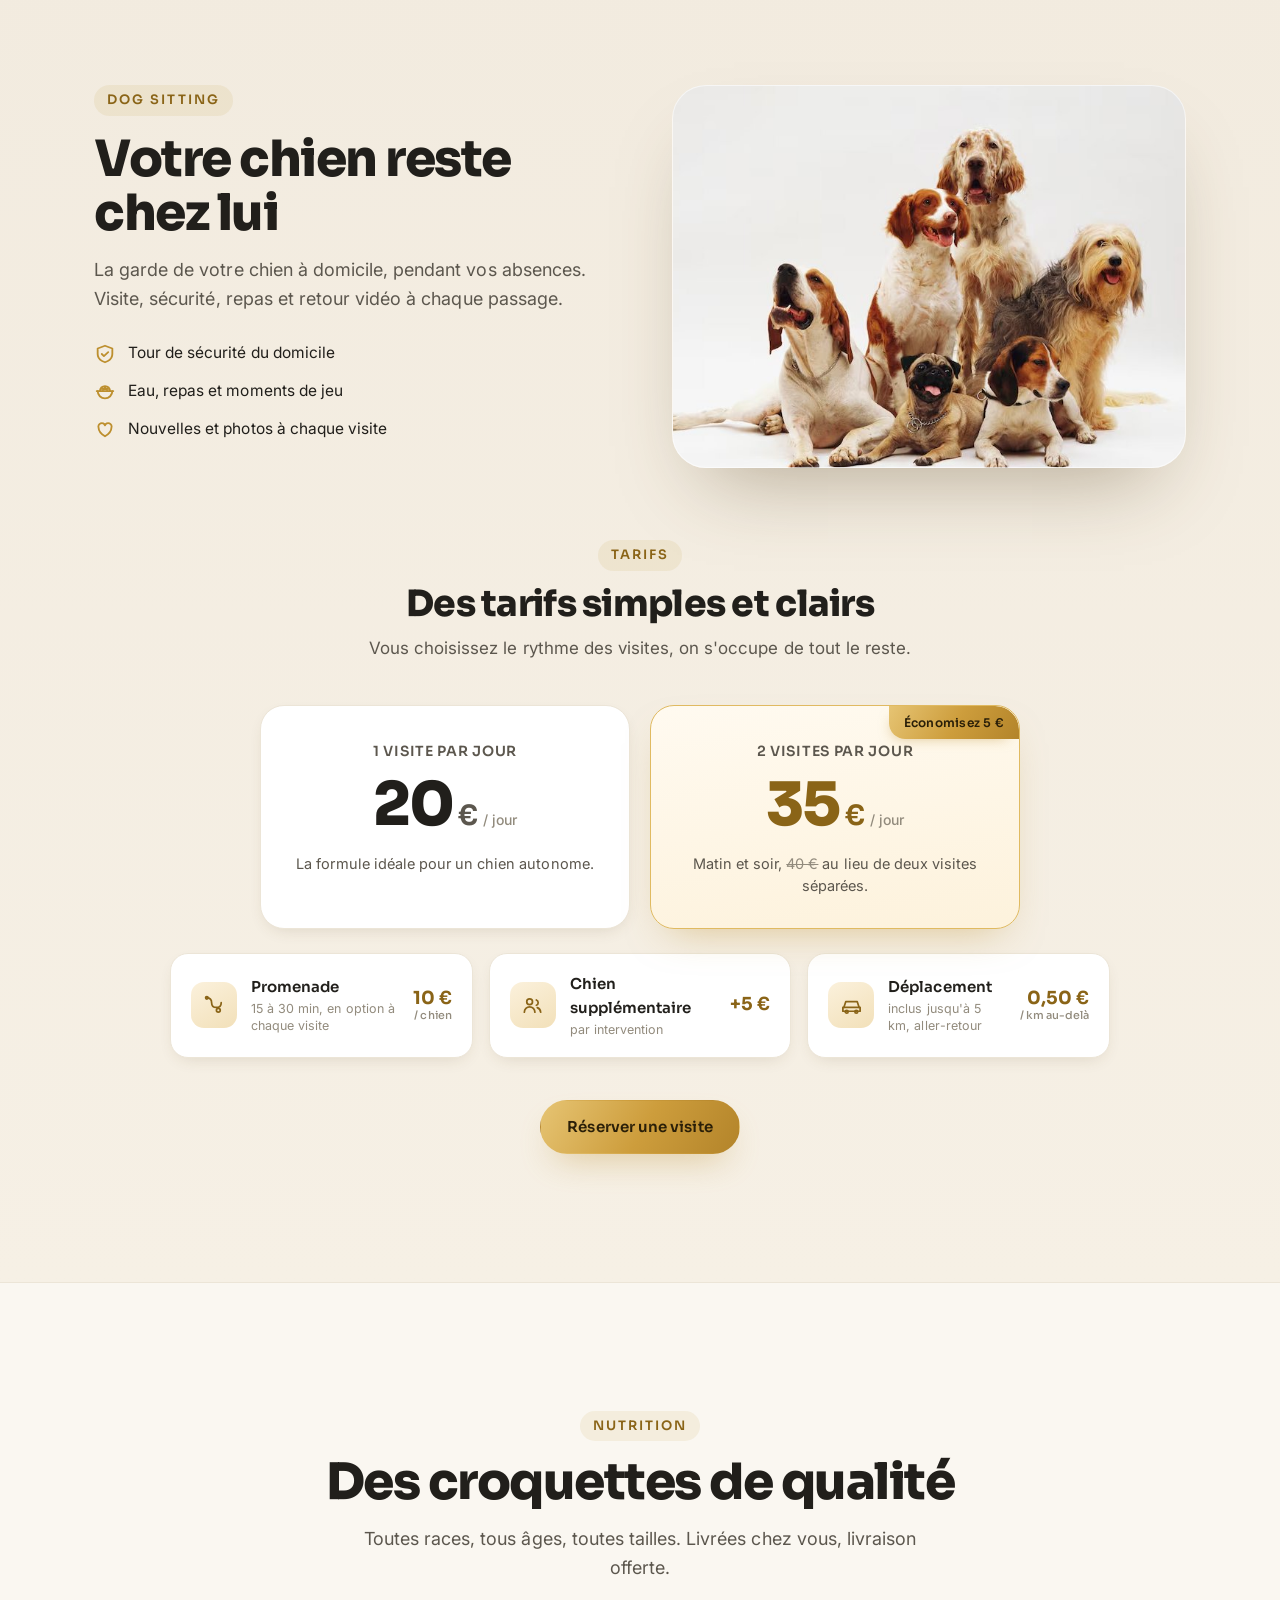
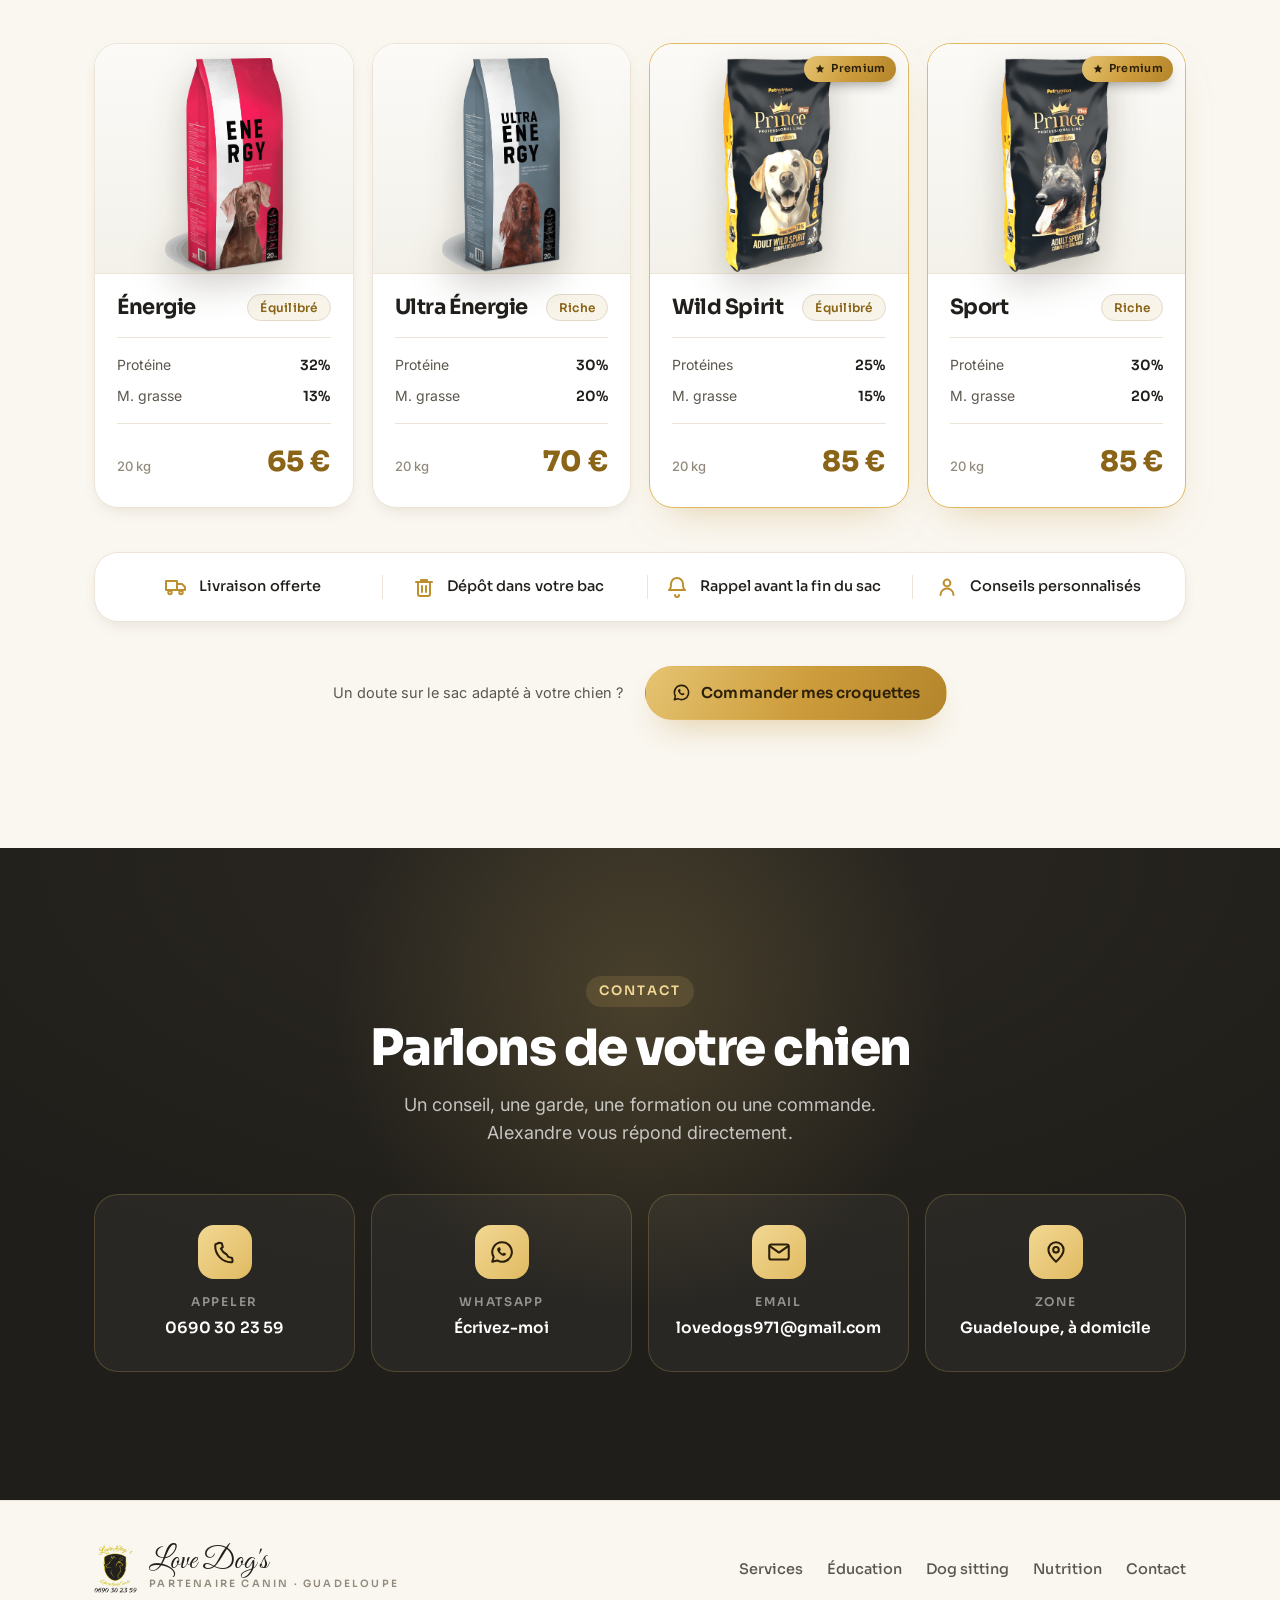
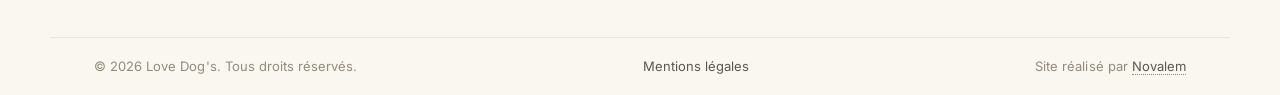
==== commit cfdae0ca: "Add files via upload" ====
--- a/index.html
+++ b/index.html
@@ -40,7 +40,7 @@
     "image": "https://www.love-dogs.fr/assets/og-image.png",
     "priceRange": "€€",
     "areaServed": { "@type": "AdministrativeArea", "name": "Guadeloupe" },
-    "address": { "@type": "PostalAddress", "addressRegion": "Guadeloupe", "addressCountry": "GP" },
+    "address": { "@type": "PostalAddress", "streetAddress": "Mare Gaillard", "addressLocality": "Le Gosier", "postalCode": "97190", "addressRegion": "Guadeloupe", "addressCountry": "GP" },
     "slogan": "Votre partenaire canin"
   }
   </script>
@@ -78,7 +78,6 @@
   <symbol id="i-heart" viewBox="0 0 24 24"><path d="M12 20s-7-4.4-7-9.4A3.6 3.6 0 0 1 12 8a3.6 3.6 0 0 1 7 2.6c0 5-7 9.4-7 9.4Z"/></symbol>
   <symbol id="i-shield" viewBox="0 0 24 24"><path d="M12 3 20 6v6c0 5-3.5 7.5-8 9-4.5-1.5-8-4-8-9V6l8-3Z"/><path d="m8.5 12 2.3 2.3L15.5 10"/></symbol>
   <symbol id="i-image" viewBox="0 0 24 24"><rect x="3" y="4" width="18" height="16" rx="2.5"/><circle cx="8.5" cy="9.5" r="1.6"/><path d="m4 17 4.5-4.5 3.5 3.5 3-3L20 16.5"/></symbol>
-  <symbol id="i-repeat" viewBox="0 0 24 24"><path d="M4 10a7 7 0 0 1 12-4.5L19 8"/><path d="M20 14a7 7 0 0 1-12 4.5L5 16"/><path d="M19 4v4h-4"/><path d="M5 20v-4h4"/></symbol>
 </defs></svg>
 
 <a class="skip-link" href="#services">Aller au contenu</a>
@@ -307,7 +306,7 @@
       </div>
       <div class="addon reveal">
         <span class="addon-ico"><svg viewBox="0 0 24 24" aria-hidden="true"><use href="#i-car"/></svg></span>
-        <div class="addon-txt"><b>Déplacement</b><small>inclus jusqu'à 5 km</small></div>
+        <div class="addon-txt"><b>Déplacement</b><small>inclus jusqu'à 5 km, aller-retour</small></div>
         <span class="addon-amt">0,50 €<em>/ km au-delà</em></span>
       </div>
     </div>
@@ -329,18 +328,7 @@
 
     <div class="products">
       <article class="pcard reveal">
-        <div class="pcard-media"><svg class="bag" viewBox="0 0 200 240" role="img" aria-label="Sac de croquettes Énergie 20 kg">
-  <defs><linearGradient id="bg-energy" x1="0" y1="0" x2="0.9" y2="1"><stop offset="0" stop-color="#d64c3c"/><stop offset="1" stop-color="#b5382b"/></linearGradient></defs>
-  <ellipse cx="100" cy="231" rx="60" ry="8" fill="rgba(40,30,15,.13)"/>
-  <path d="M34 47 C34 41 40 39 46 38 C82 32 118 32 154 38 C160 39 166 41 166 47 L160 214 C160 221 153 226 143 227 C114 230 86 230 57 227 C47 226 40 221 40 214 Z" fill="url(#bg-energy)"/>
-  <path d="M34 47 L44 27 L60 35 L76 25 L92 35 L100 25 L108 35 L124 25 L140 35 L156 27 L166 47 C132 54 68 54 34 47 Z" fill="#93291f"/>
-  <path d="M50 52 C50 49 53 48 56 48 L61 208 C56 207 52 205 52 201 Z" fill="rgba(255,255,255,.12)"/>
-  <rect x="52" y="86" width="96" height="98" rx="13" fill="#ffffff"/>
-  <g transform="translate(100,116) scale(1.0)" fill="#d64c3c"><ellipse cx="-11" cy="-6" rx="4.2" ry="5.6"/><ellipse cx="-3.9" cy="-11" rx="4.2" ry="5.6"/><ellipse cx="3.9" cy="-11" rx="4.2" ry="5.6"/><ellipse cx="11" cy="-6" rx="4.2" ry="5.6"/><path d="M0 -4 C7.5 -4 12.5 2 12.5 8.2 C12.5 14.4 7 16.5 0 16.5 C-7 16.5 -12.5 14.4 -12.5 8.2 C-12.5 2 -7.5 -4 0 -4 Z"/></g>
-  <text x="100" y="156" text-anchor="middle" font-family="Sora,system-ui,sans-serif" font-weight="800" font-size="21" letter-spacing="0.5" fill="#b5382b">ÉNERGIE</text>
-  <rect x="72" y="192" width="56" height="20" rx="10" fill="rgba(255,255,255,.16)"/>
-  <text x="100" y="206" text-anchor="middle" font-family="Sora,system-ui,sans-serif" font-weight="700" font-size="11" letter-spacing="1" fill="rgba(255,255,255,.92)">20 KG</text>
-</svg></div>
+        <div class="pcard-media"><img class="bag" src="assets/products/energy.png" alt="Sac de croquettes Énergie 20 kg" loading="lazy" decoding="async" /></div>
         <div class="pcard-body">
           <div class="pcard-head"><h3>Énergie</h3><span class="badge">Équilibré</span></div>
           <div class="macros"><span>Protéine <b>32%</b></span><span>M. grasse <b>13%</b></span></div>
@@ -348,18 +336,7 @@
         </div>
       </article>
       <article class="pcard reveal">
-        <div class="pcard-media"><svg class="bag" viewBox="0 0 200 240" role="img" aria-label="Sac de croquettes Ultra Énergie 20 kg">
-  <defs><linearGradient id="bg-ultra" x1="0" y1="0" x2="0.9" y2="1"><stop offset="0" stop-color="#34322e"/><stop offset="1" stop-color="#1c1a17"/></linearGradient></defs>
-  <ellipse cx="100" cy="231" rx="60" ry="8" fill="rgba(40,30,15,.13)"/>
-  <path d="M34 47 C34 41 40 39 46 38 C82 32 118 32 154 38 C160 39 166 41 166 47 L160 214 C160 221 153 226 143 227 C114 230 86 230 57 227 C47 226 40 221 40 214 Z" fill="url(#bg-ultra)"/>
-  <path d="M34 47 L44 27 L60 35 L76 25 L92 35 L100 25 L108 35 L124 25 L140 35 L156 27 L166 47 C132 54 68 54 34 47 Z" fill="#100e0b"/>
-  <path d="M50 52 C50 49 53 48 56 48 L61 208 C56 207 52 205 52 201 Z" fill="rgba(255,255,255,.12)"/>
-  <rect x="52" y="86" width="96" height="98" rx="13" fill="#f5f0e5"/>
-  <g transform="translate(100,116) scale(1.0)" fill="#c9a24a"><ellipse cx="-11" cy="-6" rx="4.2" ry="5.6"/><ellipse cx="-3.9" cy="-11" rx="4.2" ry="5.6"/><ellipse cx="3.9" cy="-11" rx="4.2" ry="5.6"/><ellipse cx="11" cy="-6" rx="4.2" ry="5.6"/><path d="M0 -4 C7.5 -4 12.5 2 12.5 8.2 C12.5 14.4 7 16.5 0 16.5 C-7 16.5 -12.5 14.4 -12.5 8.2 C-12.5 2 -7.5 -4 0 -4 Z"/></g>
-  <text x="100" y="150" text-anchor="middle" font-family="Sora,system-ui,sans-serif" font-weight="800" font-size="18" letter-spacing="0.5" fill="#26231f">ULTRA</text><text x="100" y="171" text-anchor="middle" font-family="Sora,system-ui,sans-serif" font-weight="800" font-size="18" letter-spacing="0.5" fill="#26231f">ÉNERGIE</text>
-  <rect x="72" y="192" width="56" height="20" rx="10" fill="rgba(255,255,255,.16)"/>
-  <text x="100" y="206" text-anchor="middle" font-family="Sora,system-ui,sans-serif" font-weight="700" font-size="11" letter-spacing="1" fill="rgba(255,255,255,.92)">20 KG</text>
-</svg></div>
+        <div class="pcard-media"><img class="bag" src="assets/products/ultra.png" alt="Sac de croquettes Ultra Énergie 20 kg" loading="lazy" decoding="async" /></div>
         <div class="pcard-body">
           <div class="pcard-head"><h3>Ultra Énergie</h3><span class="badge">Riche</span></div>
           <div class="macros"><span>Protéine <b>30%</b></span><span>M. grasse <b>20%</b></span></div>
@@ -367,18 +344,7 @@
         </div>
       </article>
       <article class="pcard reveal premium">
-        <div class="pcard-media"><span class="flag"><svg viewBox="0 0 24 24" aria-hidden="true"><use href="#i-star"/></svg>Premium</span><svg class="bag" viewBox="0 0 200 240" role="img" aria-label="Sac de croquettes Wild Spirit 20 kg">
-  <defs><linearGradient id="bg-wild" x1="0" y1="0" x2="0.9" y2="1"><stop offset="0" stop-color="#cda048"/><stop offset="1" stop-color="#a67d2c"/></linearGradient></defs>
-  <ellipse cx="100" cy="231" rx="60" ry="8" fill="rgba(40,30,15,.13)"/>
-  <path d="M34 47 C34 41 40 39 46 38 C82 32 118 32 154 38 C160 39 166 41 166 47 L160 214 C160 221 153 226 143 227 C114 230 86 230 57 227 C47 226 40 221 40 214 Z" fill="url(#bg-wild)"/>
-  <path d="M34 47 L44 27 L60 35 L76 25 L92 35 L100 25 L108 35 L124 25 L140 35 L156 27 L166 47 C132 54 68 54 34 47 Z" fill="#835f18"/>
-  <path d="M50 52 C50 49 53 48 56 48 L61 208 C56 207 52 205 52 201 Z" fill="rgba(255,255,255,.12)"/>
-  <rect x="52" y="86" width="96" height="98" rx="13" fill="#1f1d19"/>
-  <g transform="translate(100,116) scale(1.0)" fill="#e0ba61"><ellipse cx="-11" cy="-6" rx="4.2" ry="5.6"/><ellipse cx="-3.9" cy="-11" rx="4.2" ry="5.6"/><ellipse cx="3.9" cy="-11" rx="4.2" ry="5.6"/><ellipse cx="11" cy="-6" rx="4.2" ry="5.6"/><path d="M0 -4 C7.5 -4 12.5 2 12.5 8.2 C12.5 14.4 7 16.5 0 16.5 C-7 16.5 -12.5 14.4 -12.5 8.2 C-12.5 2 -7.5 -4 0 -4 Z"/></g>
-  <text x="100" y="150" text-anchor="middle" font-family="Sora,system-ui,sans-serif" font-weight="800" font-size="18" letter-spacing="0.5" fill="#e9cd84">WILD</text><text x="100" y="171" text-anchor="middle" font-family="Sora,system-ui,sans-serif" font-weight="800" font-size="18" letter-spacing="0.5" fill="#e9cd84">SPIRIT</text>
-  <rect x="72" y="192" width="56" height="20" rx="10" fill="rgba(255,255,255,.16)"/>
-  <text x="100" y="206" text-anchor="middle" font-family="Sora,system-ui,sans-serif" font-weight="700" font-size="11" letter-spacing="1" fill="rgba(255,255,255,.92)">20 KG</text>
-</svg></div>
+        <div class="pcard-media"><span class="flag"><svg viewBox="0 0 24 24" aria-hidden="true"><use href="#i-star"/></svg>Premium</span><img class="bag" src="assets/products/wild.png" alt="Sac de croquettes Wild Spirit 20 kg" loading="lazy" decoding="async" /></div>
         <div class="pcard-body">
           <div class="pcard-head"><h3>Wild Spirit</h3><span class="badge">Équilibré</span></div>
           <div class="macros"><span>Protéines <b>25%</b></span><span>M. grasse <b>15%</b></span></div>
@@ -386,18 +352,7 @@
         </div>
       </article>
       <article class="pcard reveal premium">
-        <div class="pcard-media"><span class="flag"><svg viewBox="0 0 24 24" aria-hidden="true"><use href="#i-star"/></svg>Premium</span><svg class="bag" viewBox="0 0 200 240" role="img" aria-label="Sac de croquettes Sport 20 kg">
-  <defs><linearGradient id="bg-sport" x1="0" y1="0" x2="0.9" y2="1"><stop offset="0" stop-color="#8f5d3d"/><stop offset="1" stop-color="#6a4125"/></linearGradient></defs>
-  <ellipse cx="100" cy="231" rx="60" ry="8" fill="rgba(40,30,15,.13)"/>
-  <path d="M34 47 C34 41 40 39 46 38 C82 32 118 32 154 38 C160 39 166 41 166 47 L160 214 C160 221 153 226 143 227 C114 230 86 230 57 227 C47 226 40 221 40 214 Z" fill="url(#bg-sport)"/>
-  <path d="M34 47 L44 27 L60 35 L76 25 L92 35 L100 25 L108 35 L124 25 L140 35 L156 27 L166 47 C132 54 68 54 34 47 Z" fill="#523320"/>
-  <path d="M50 52 C50 49 53 48 56 48 L61 208 C56 207 52 205 52 201 Z" fill="rgba(255,255,255,.12)"/>
-  <rect x="52" y="86" width="96" height="98" rx="13" fill="#f5f0e5"/>
-  <g transform="translate(100,116) scale(1.0)" fill="#8f5d3d"><ellipse cx="-11" cy="-6" rx="4.2" ry="5.6"/><ellipse cx="-3.9" cy="-11" rx="4.2" ry="5.6"/><ellipse cx="3.9" cy="-11" rx="4.2" ry="5.6"/><ellipse cx="11" cy="-6" rx="4.2" ry="5.6"/><path d="M0 -4 C7.5 -4 12.5 2 12.5 8.2 C12.5 14.4 7 16.5 0 16.5 C-7 16.5 -12.5 14.4 -12.5 8.2 C-12.5 2 -7.5 -4 0 -4 Z"/></g>
-  <text x="100" y="156" text-anchor="middle" font-family="Sora,system-ui,sans-serif" font-weight="800" font-size="21" letter-spacing="0.5" fill="#5f3d22">SPORT</text>
-  <rect x="72" y="192" width="56" height="20" rx="10" fill="rgba(255,255,255,.16)"/>
-  <text x="100" y="206" text-anchor="middle" font-family="Sora,system-ui,sans-serif" font-weight="700" font-size="11" letter-spacing="1" fill="rgba(255,255,255,.92)">20 KG</text>
-</svg></div>
+        <div class="pcard-media"><span class="flag"><svg viewBox="0 0 24 24" aria-hidden="true"><use href="#i-star"/></svg>Premium</span><img class="bag" src="assets/products/sport.png" alt="Sac de croquettes Sport 20 kg" loading="lazy" decoding="async" /></div>
         <div class="pcard-body">
           <div class="pcard-head"><h3>Sport</h3><span class="badge">Riche</span></div>
           <div class="macros"><span>Protéine <b>30%</b></span><span>M. grasse <b>20%</b></span></div>
@@ -413,28 +368,9 @@
       <li><svg class="ico" aria-hidden="true"><use href="#i-advisor"/></svg>Conseils personnalisés</li>
     </ul>
 
-    <div class="subscribe reveal">
-      <div class="subscribe-visual" aria-hidden="true">
-        <span class="subscribe-badge"><svg viewBox="0 0 24 24"><use href="#i-repeat"/></svg></span>
-        <span class="subscribe-cycle">Chaque mois</span>
-      </div>
-      <div class="subscribe-body">
-        <span class="subscribe-tag"><svg class="ico" aria-hidden="true"><use href="#i-truck"/></svg>Abonnement livraison</span>
-        <h3 class="subscribe-title">Ne pensez plus jamais aux croquettes</h3>
-        <p class="subscribe-desc">Recevez automatiquement le sac adapté à votre chien, à la bonne fréquence. Love Dog's ajuste chaque livraison selon sa consommation réelle, avec un suivi personnalisé. Vous n'avez plus rien à gérer.</p>
-        <div class="subscribe-points">
-          <span><svg viewBox="0 0 24 24" aria-hidden="true"><use href="#i-check"/></svg>Le bon sac, au bon moment</span>
-          <span><svg viewBox="0 0 24 24" aria-hidden="true"><use href="#i-check"/></svg>Suivi personnalisé de votre chien</span>
-          <span><svg viewBox="0 0 24 24" aria-hidden="true"><use href="#i-check"/></svg>Livraison offerte, sans rappel à gérer</span>
-          <span><svg viewBox="0 0 24 24" aria-hidden="true"><use href="#i-check"/></svg>Modifiable à tout moment</span>
-        </div>
-        <a href="https://wa.me/590690302359" class="btn btn-primary" target="_blank" rel="noopener"><svg class="ico" aria-hidden="true"><use href="#i-wa"/></svg><span>Créer mon abonnement</span></a>
-      </div>
-    </div>
-
     <div class="row-cta center reveal">
-      <span class="unit-note">Vous préférez tester d'abord ?</span>
-      <a href="https://wa.me/590690302359" class="btn btn-soft" target="_blank" rel="noopener"><svg class="ico" aria-hidden="true"><use href="#i-wa"/></svg><span>Commander un sac à l'unité</span></a>
+      <span class="unit-note">Un doute sur le sac adapté à votre chien ?</span>
+      <a href="https://wa.me/590690302359" class="btn btn-primary" target="_blank" rel="noopener"><svg class="ico" aria-hidden="true"><use href="#i-wa"/></svg><span>Commander mes croquettes</span></a>
     </div>
   </div>
 </section>
--- a/css/style.css
+++ b/css/style.css
@@ -297,7 +297,7 @@
 .pcard.premium{ border-color:var(--gold-2); box-shadow:0 18px 40px -22px rgba(189,143,46,.5); }
 /* tuile visuelle produit */
 .pcard-media{ position:relative; height:230px; display:grid; place-items:center; padding:14px 16px 12px; background:linear-gradient(180deg,#fbfaf7,#f3f1ea); border-bottom:1px solid var(--line); }
-.pcard-media .bag{ height:100%; max-height:214px; width:auto; transition:transform .4s var(--ease); }
+.pcard-media .bag{ height:100%; max-height:214px; width:auto; max-width:100%; object-fit:contain; filter:drop-shadow(0 14px 18px rgba(40,30,15,.22)); transition:transform .4s var(--ease); }
 .pcard:hover .pcard-media .bag{ transform:translateY(-5px) rotate(-1.5deg); }
 .pcard-body{ padding:20px 22px 22px; }
 .pcard-head{ display:flex; align-items:center; justify-content:space-between; gap:10px; margin-bottom:2px; }
@@ -317,22 +317,6 @@
 .perks li + li{ border-left:1px solid var(--line); }
 .perks .ico{ width:24px; height:24px; color:var(--gold); flex:none; }
 
-/* ---------- Abonnement nutrition ---------- */
-.subscribe{ display:grid; grid-template-columns:230px 1fr; gap:clamp(24px,3vw,40px); align-items:center; padding:clamp(26px,3.5vw,40px); border-radius:26px; background:linear-gradient(135deg,#fffaf0 0%,#fdf3de 55%,#faedd0 100%); border:1px solid var(--gold-2); box-shadow:0 26px 60px -30px rgba(189,143,46,.55); position:relative; overflow:hidden; margin-bottom:clamp(26px,3.5vw,40px); }
-.subscribe::before{ content:""; position:absolute; right:-90px; top:-90px; width:300px; height:300px; border-radius:50%; background:radial-gradient(circle,rgba(224,186,97,.28),transparent 70%); }
-.subscribe-visual{ position:relative; display:grid; place-items:center; gap:16px; padding:26px 0; }
-.subscribe-badge{ display:grid; place-items:center; width:104px; height:104px; border-radius:50%; background:var(--grad-gold); color:#2a1f08; box-shadow:0 16px 34px -12px rgba(224,186,97,.6); animation:pulseRing 3.4s ease-in-out infinite; }
-.subscribe-badge svg{ width:52px; height:52px; fill:none; stroke:currentColor; stroke-width:1.7; stroke-linecap:round; stroke-linejoin:round; }
-@keyframes pulseRing{ 0%,100%{ box-shadow:0 16px 34px -12px rgba(224,186,97,.5); } 50%{ box-shadow:0 16px 34px -12px rgba(224,186,97,.5), 0 0 0 12px rgba(224,186,97,.14); } }
-.subscribe-cycle{ font-family:"Sora",sans-serif; font-weight:600; font-size:15px; letter-spacing:.06em; text-transform:uppercase; color:var(--gold-deep); }
-.subscribe-body{ position:relative; }
-.subscribe-tag{ display:inline-flex; align-items:center; gap:8px; font-family:"Sora",sans-serif; font-weight:600; font-size:13px; letter-spacing:.04em; text-transform:uppercase; color:var(--gold-deep); margin-bottom:12px; }
-.subscribe-tag .ico{ width:17px; height:17px; }
-.subscribe-title{ font-family:"Sora",sans-serif; font-weight:800; font-size:clamp(21px,2.6vw,30px); letter-spacing:-.02em; color:var(--ink); line-height:1.15; }
-.subscribe-desc{ margin:12px 0 18px; color:var(--ink-2); font-size:clamp(14.5px,1.5vw,16px); line-height:1.65; max-width:60ch; }
-.subscribe-points{ display:grid; grid-template-columns:1fr 1fr; gap:11px 20px; margin-bottom:24px; }
-.subscribe-points span{ display:flex; align-items:center; gap:10px; font-size:14.5px; color:var(--ink); }
-.subscribe-points svg{ width:19px; height:19px; flex:none; fill:none; stroke:var(--gold-deep); stroke-width:2.2; stroke-linecap:round; stroke-linejoin:round; }
 .unit-note{ font-size:14.5px; color:var(--ink-2); }
 
 /* ---------- Contact (accent anthracite) ---------- */
@@ -416,8 +400,8 @@
   body{ font-size:16px; }
   .hero-title{ font-size:clamp(38px,11vw,48px); }
   .products{ grid-template-columns:1fr 1fr; gap:12px; }
-  .pcard-media{ height:132px; padding:10px 10px 6px; }
-  .pcard-media .bag{ max-height:120px; }
+  .pcard-media{ height:168px; padding:10px 10px 6px; }
+  .pcard-media .bag{ max-height:156px; }
   .pcard-body{ padding:12px 13px 14px; }
   .pcard-head{ flex-direction:column; align-items:flex-start; gap:5px; }
   .pcard h3{ font-size:15.5px; }
@@ -431,11 +415,6 @@
   .addons{ grid-template-columns:1fr; max-width:460px; }
   .perks{ grid-template-columns:1fr; }
   .perks li + li{ border-left:none; border-top:1px solid var(--line); padding-top:14px; }
-  .subscribe{ grid-template-columns:1fr; text-align:center; }
-  .subscribe-visual{ padding:0 0 6px; }
-  .subscribe-desc{ margin-inline:auto; }
-  .subscribe-points{ grid-template-columns:1fr; text-align:left; max-width:320px; margin-inline:auto; }
-  .subscribe-tag{ justify-content:center; }
   .contact-cards{ grid-template-columns:1fr; }
   .btn{ width:100%; justify-content:center; }
   .hero-cta .btn, .row-cta .btn{ width:100%; }
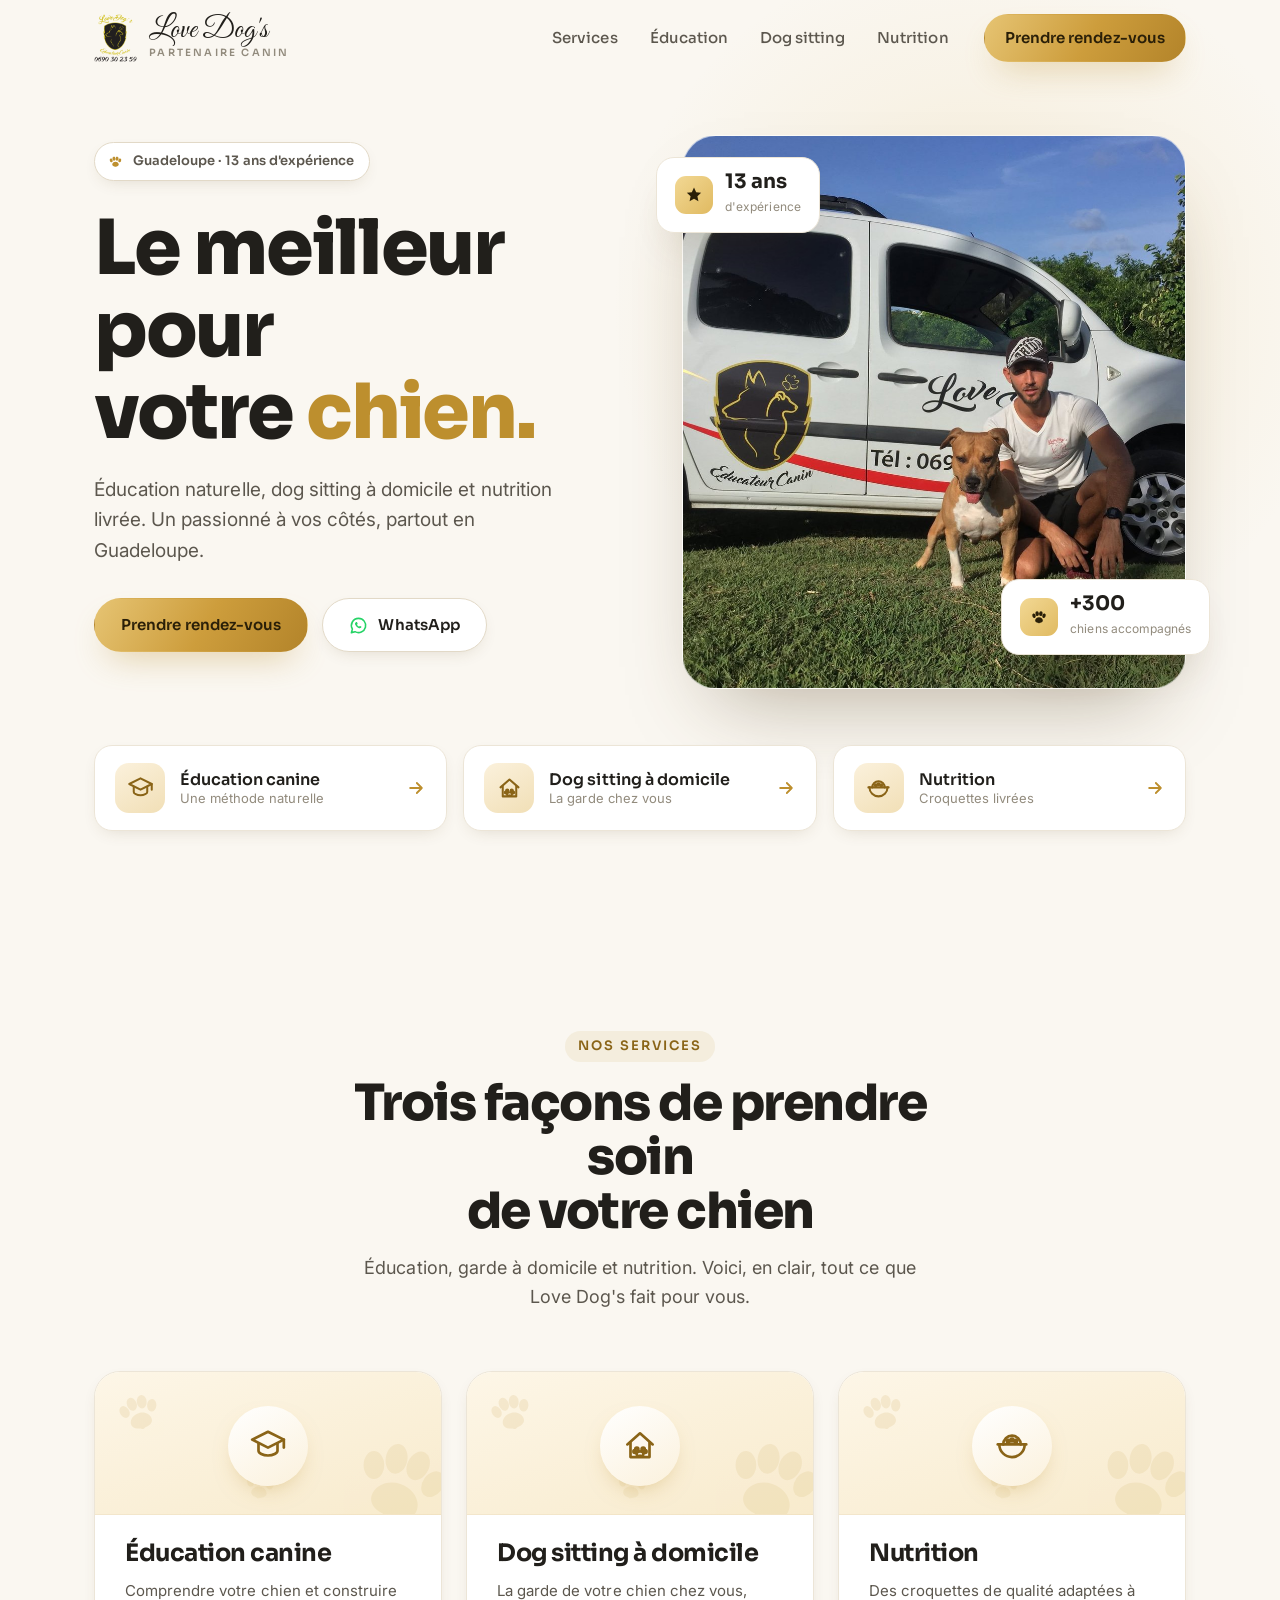
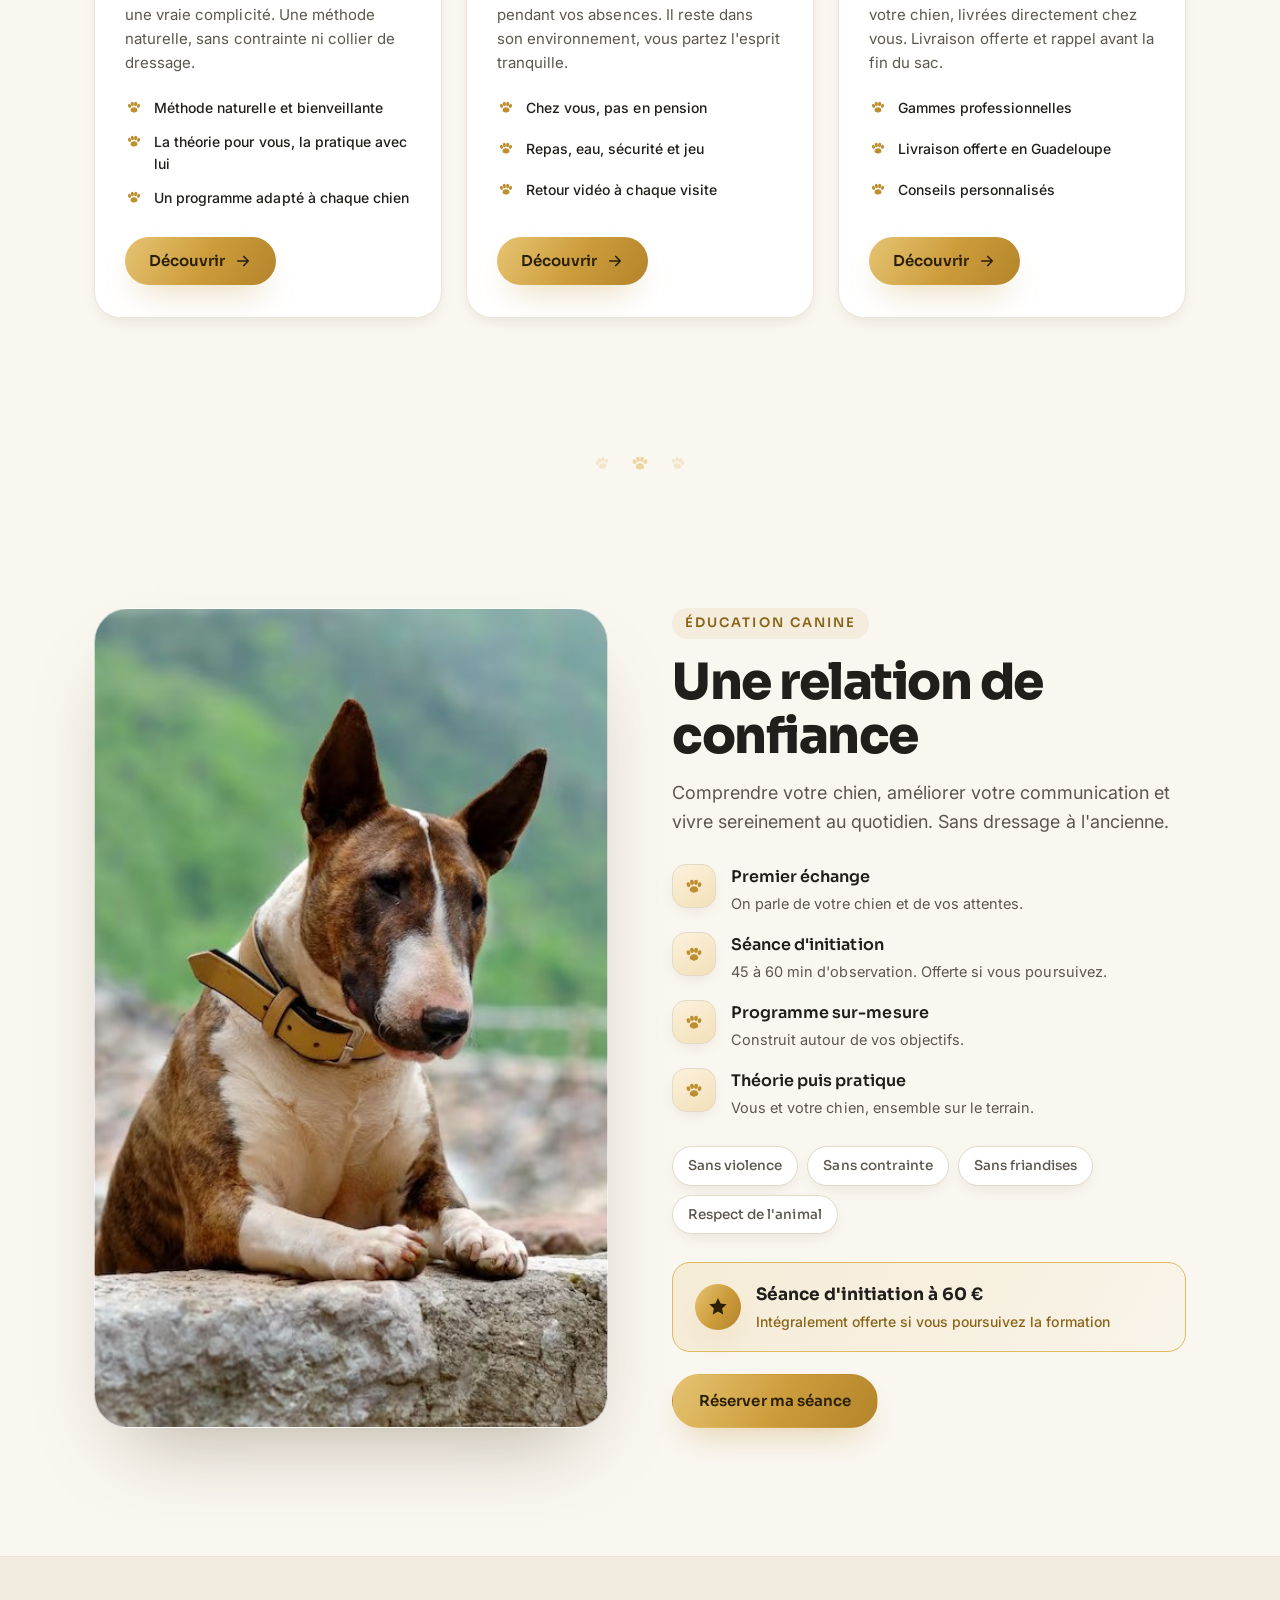
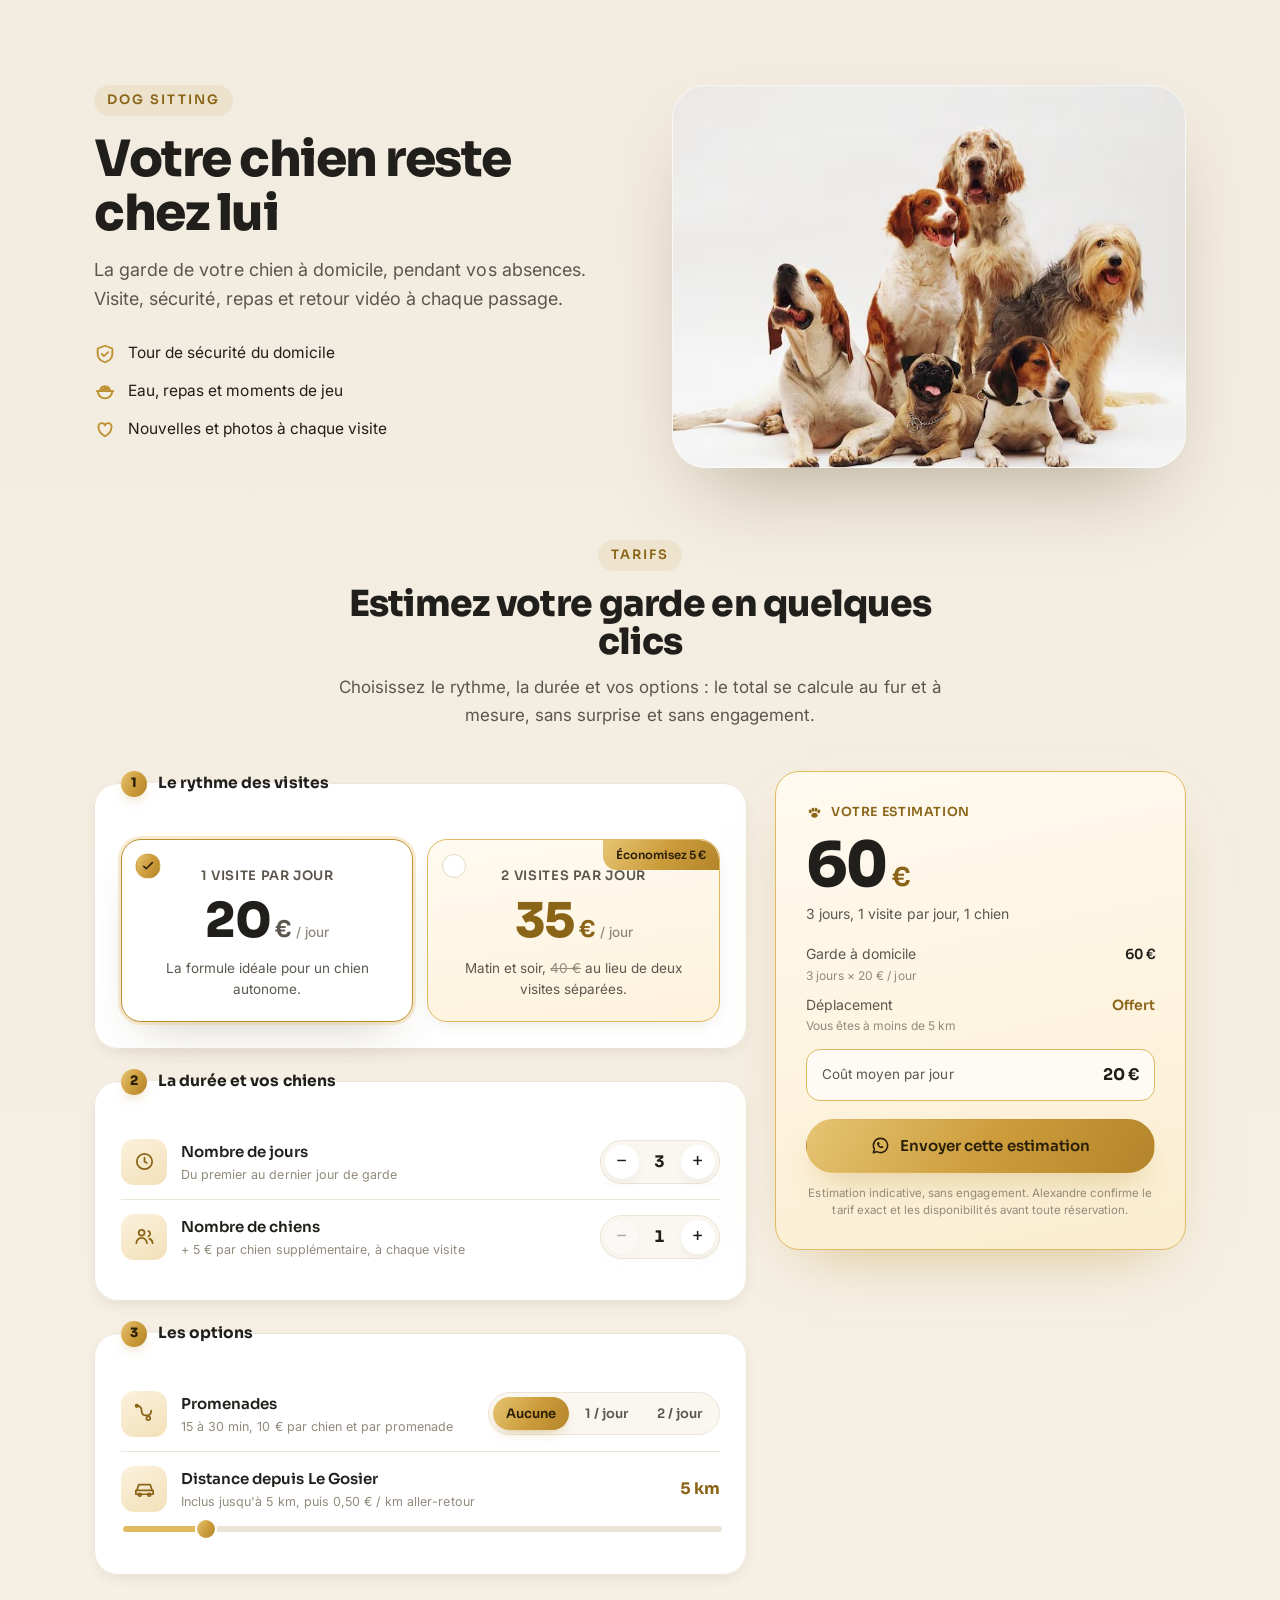
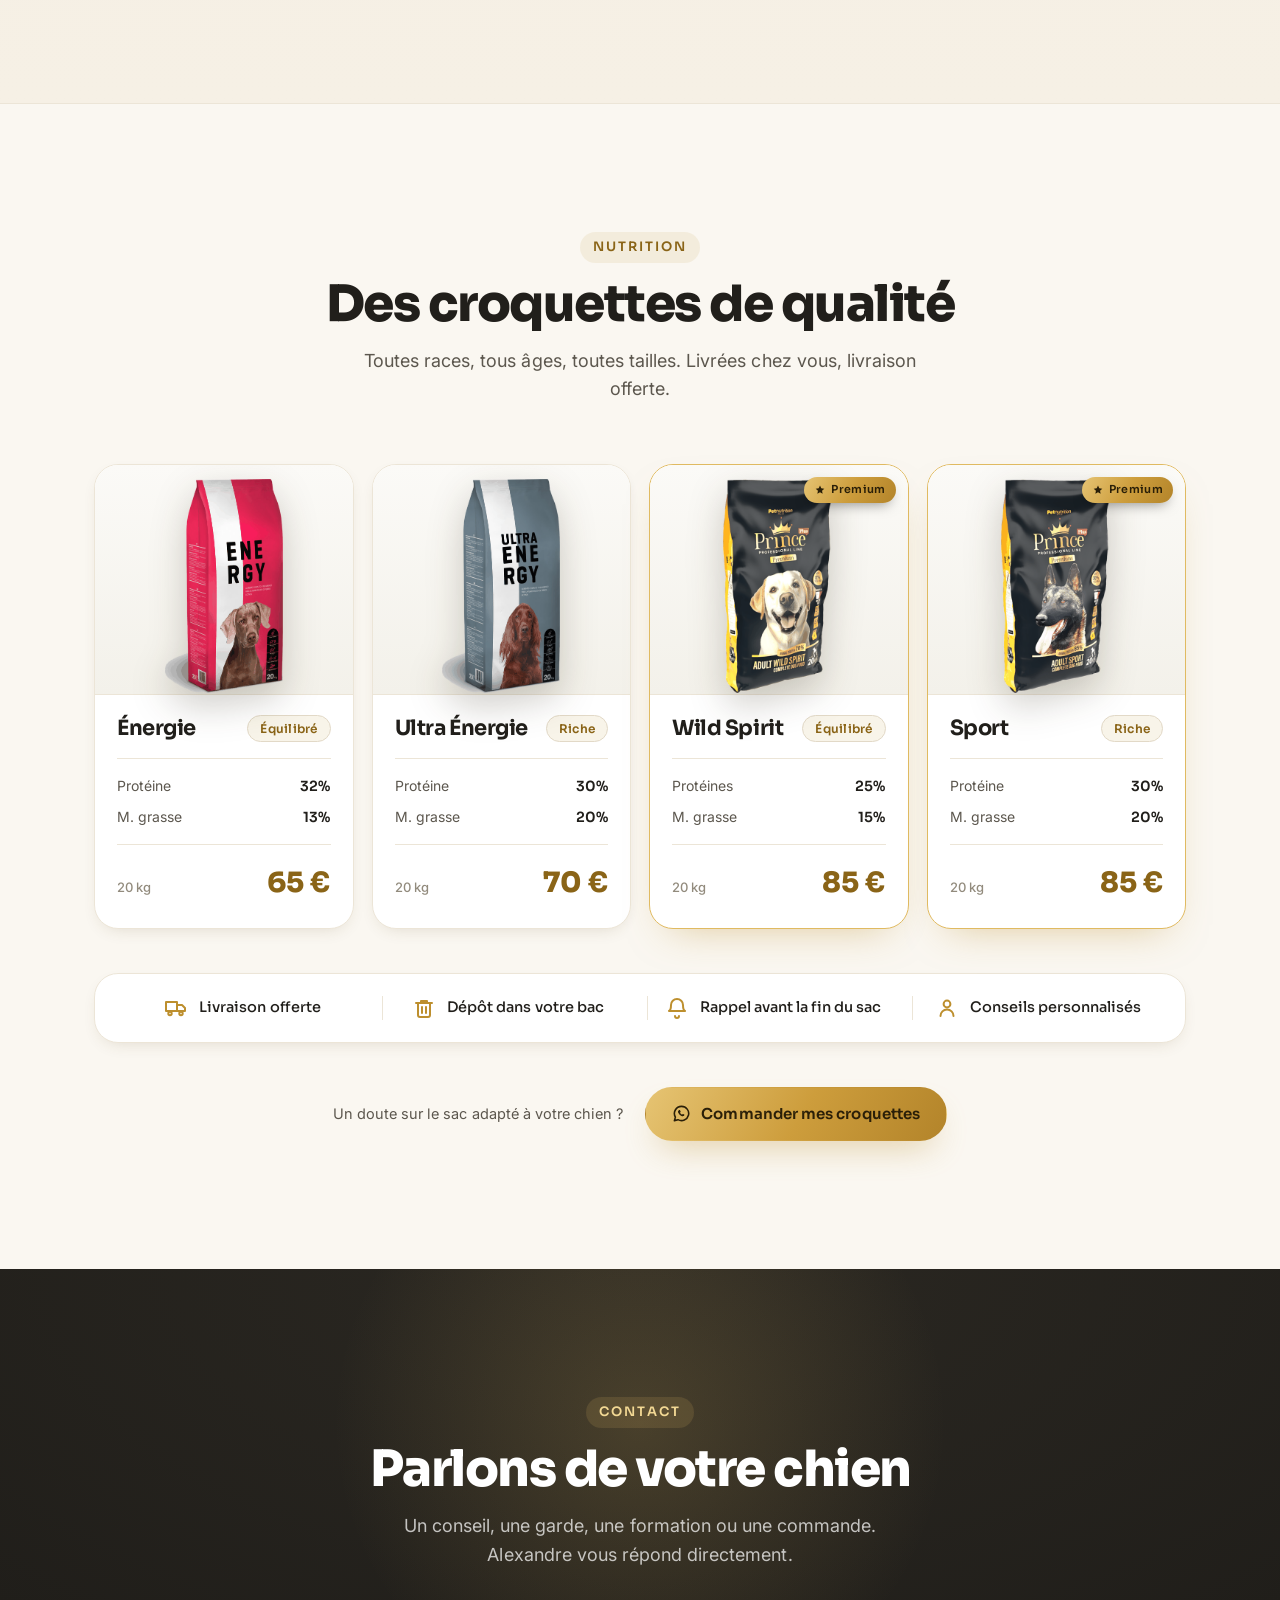
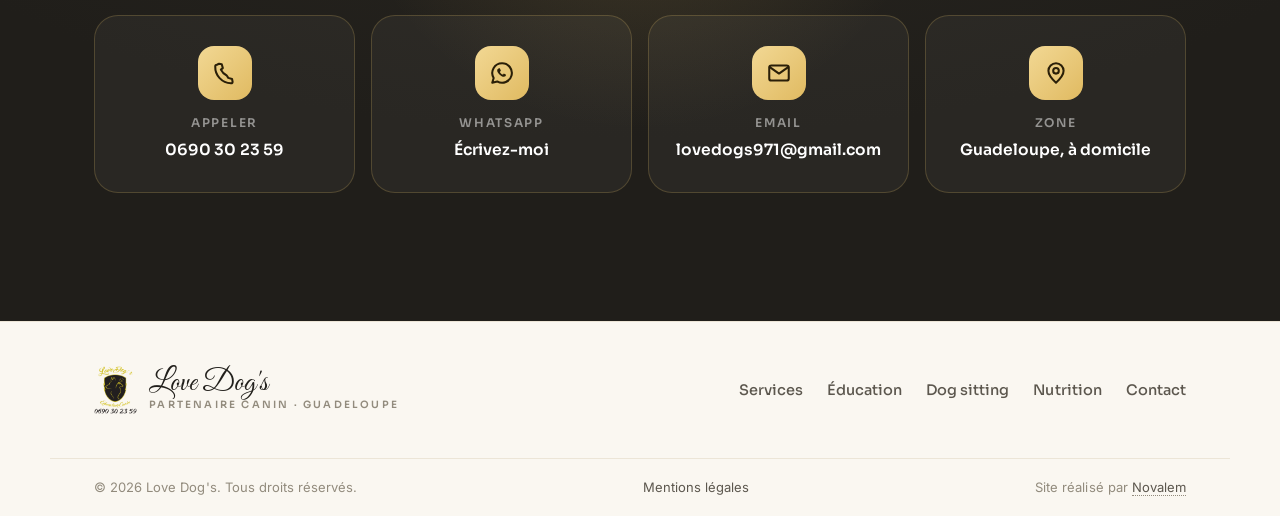
==== commit 3fa0d7c4: "Add files via upload" ====
--- a/index.html
+++ b/index.html
@@ -275,44 +275,89 @@
   <div class="wrap pricing">
     <div class="pricing-head reveal">
       <span class="kicker">Tarifs</span>
-      <h3 class="pricing-title">Des tarifs simples et clairs</h3>
-      <p class="pricing-sub">Vous choisissez le rythme des visites, on s'occupe de tout le reste.</p>
-    </div>
-
-    <div class="formulas">
-      <div class="formula reveal">
-        <span class="formula-name">1 visite par jour</span>
-        <div class="formula-price"><b class="count" data-to="20">0</b><em>€</em><span>/ jour</span></div>
-        <p class="formula-desc">La formule idéale pour un chien autonome.</p>
-      </div>
-      <div class="formula featured reveal">
-        <span class="formula-flag">Économisez 5 €</span>
-        <span class="formula-name">2 visites par jour</span>
-        <div class="formula-price"><b class="count" data-to="35">0</b><em>€</em><span>/ jour</span></div>
-        <p class="formula-desc">Matin et soir, <s>40 €</s> au lieu de deux visites séparées.</p>
-      </div>
-    </div>
-
-    <div class="addons">
-      <div class="addon reveal">
-        <span class="addon-ico"><svg viewBox="0 0 24 24" aria-hidden="true"><use href="#i-leash"/></svg></span>
-        <div class="addon-txt"><b>Promenade</b><small>15 à 30 min, en option à chaque visite</small></div>
-        <span class="addon-amt">10 €<em>/ chien</em></span>
-      </div>
-      <div class="addon reveal">
-        <span class="addon-ico"><svg viewBox="0 0 24 24" aria-hidden="true"><use href="#i-users"/></svg></span>
-        <div class="addon-txt"><b>Chien supplémentaire</b><small>par intervention</small></div>
-        <span class="addon-amt">+5 €</span>
-      </div>
-      <div class="addon reveal">
-        <span class="addon-ico"><svg viewBox="0 0 24 24" aria-hidden="true"><use href="#i-car"/></svg></span>
-        <div class="addon-txt"><b>Déplacement</b><small>inclus jusqu'à 5 km, aller-retour</small></div>
-        <span class="addon-amt">0,50 €<em>/ km au-delà</em></span>
-      </div>
-    </div>
-
-    <div class="pricing-cta reveal">
-      <a href="#contact" class="btn btn-primary"><span>Réserver une visite</span><svg class="paw-btn" viewBox="0 0 24 24" aria-hidden="true"><use href="#i-paw"/></svg></a>
+      <h3 class="pricing-title">Estimez votre garde en quelques clics</h3>
+      <p class="pricing-sub">Choisissez le rythme, la durée et vos options : le total se calcule au fur et à mesure, sans surprise et sans engagement.</p>
+    </div>
+
+    <div class="quote" id="devis">
+      <div class="quote-form reveal">
+
+        <fieldset class="q-block">
+          <legend class="q-legend"><span class="q-num">1</span>Le rythme des visites</legend>
+          <div class="formulas" role="group" aria-label="Choisissez votre formule">
+            <button type="button" class="formula is-on" data-formula="1" aria-pressed="true">
+              <span class="formula-check" aria-hidden="true"><svg viewBox="0 0 24 24"><use href="#i-check"/></svg></span>
+              <span class="formula-name">1 visite par jour</span>
+              <span class="formula-price"><b class="count" data-to="20">0</b><em>€</em><span>/ jour</span></span>
+              <span class="formula-desc">La formule idéale pour un chien autonome.</span>
+            </button>
+            <button type="button" class="formula featured" data-formula="2" aria-pressed="false">
+              <span class="formula-flag">Économisez 5 €</span>
+              <span class="formula-check" aria-hidden="true"><svg viewBox="0 0 24 24"><use href="#i-check"/></svg></span>
+              <span class="formula-name">2 visites par jour</span>
+              <span class="formula-price"><b class="count" data-to="35">0</b><em>€</em><span>/ jour</span></span>
+              <span class="formula-desc">Matin et soir, <s>40 €</s> au lieu de deux visites séparées.</span>
+            </button>
+          </div>
+        </fieldset>
+
+        <fieldset class="q-block">
+          <legend class="q-legend"><span class="q-num">2</span>La durée et vos chiens</legend>
+
+          <div class="q-row">
+            <span class="q-ico"><svg viewBox="0 0 24 24" aria-hidden="true"><use href="#i-clock"/></svg></span>
+            <span class="q-txt"><b>Nombre de jours</b><small>Du premier au dernier jour de garde</small></span>
+            <span class="stepper">
+              <button type="button" class="step-btn" data-step="jours" data-dir="-1" aria-label="Retirer un jour">−</button>
+              <output id="v-jours">3</output>
+              <button type="button" class="step-btn" data-step="jours" data-dir="1" aria-label="Ajouter un jour">+</button>
+            </span>
+          </div>
+
+          <div class="q-row">
+            <span class="q-ico"><svg viewBox="0 0 24 24" aria-hidden="true"><use href="#i-users"/></svg></span>
+            <span class="q-txt"><b>Nombre de chiens</b><small>+ 5 € par chien supplémentaire, à chaque visite</small></span>
+            <span class="stepper">
+              <button type="button" class="step-btn" data-step="chiens" data-dir="-1" aria-label="Retirer un chien">−</button>
+              <output id="v-chiens">1</output>
+              <button type="button" class="step-btn" data-step="chiens" data-dir="1" aria-label="Ajouter un chien">+</button>
+            </span>
+          </div>
+        </fieldset>
+
+        <fieldset class="q-block">
+          <legend class="q-legend"><span class="q-num">3</span>Les options</legend>
+
+          <div class="q-row">
+            <span class="q-ico"><svg viewBox="0 0 24 24" aria-hidden="true"><use href="#i-leash"/></svg></span>
+            <span class="q-txt"><b>Promenades</b><small>15 à 30 min, 10 € par chien et par promenade</small></span>
+            <span class="segmented" role="group" aria-label="Promenades par jour">
+              <button type="button" class="seg is-on" data-promenades="0" aria-pressed="true">Aucune</button>
+              <button type="button" class="seg" data-promenades="1" aria-pressed="false">1 / jour</button>
+              <button type="button" class="seg" data-promenades="2" aria-pressed="false">2 / jour</button>
+            </span>
+          </div>
+
+          <div class="q-row q-row-range">
+            <span class="q-ico"><svg viewBox="0 0 24 24" aria-hidden="true"><use href="#i-car"/></svg></span>
+            <span class="q-txt"><b>Distance depuis Le Gosier</b><small>Inclus jusqu'à 5 km, puis 0,50 € / km aller-retour</small></span>
+            <span class="q-range-val" id="v-km">5 km</span>
+            <input type="range" id="r-km" class="q-range" min="0" max="40" step="1" value="5" aria-label="Distance en kilomètres" />
+          </div>
+        </fieldset>
+      </div>
+
+      <aside class="quote-recap reveal">
+        <span class="recap-tag"><svg class="ico" aria-hidden="true"><use href="#i-paw"/></svg>Votre estimation</span>
+        <div class="recap-live" aria-live="polite">
+          <div class="recap-total"><b id="q-total">60</b><em>€</em></div>
+          <p class="recap-sub" id="q-sub">3 jours, 1 visite par jour, 1 chien</p>
+        </div>
+        <ul class="recap-lines" id="q-lines"></ul>
+        <div class="recap-day"><span>Coût moyen par jour</span><b id="q-day">20 €</b></div>
+        <a href="https://wa.me/590690302359" class="btn btn-primary recap-btn" id="q-wa" target="_blank" rel="noopener"><svg class="ico" aria-hidden="true"><use href="#i-wa"/></svg><span>Envoyer cette estimation</span></a>
+        <p class="recap-note">Estimation indicative, sans engagement. Alexandre confirme le tarif exact et les disponibilités avant toute réservation.</p>
+      </aside>
     </div>
   </div>
 </section>
--- a/css/style.css
+++ b/css/style.css
@@ -256,39 +256,84 @@
 .mini-list li{ display:flex; align-items:center; gap:12px; font-size:15.5px; color:var(--ink); }
 .mini-list .ico{ width:22px; height:22px; color:var(--gold); flex:none; }
 
-/* ---------- Tarifs dog sitting ---------- */
+/* ---------- Tarifs dog sitting · simulateur de devis ---------- */
 .pricing{ margin-top:clamp(48px,7vw,72px); }
-.pricing-head{ text-align:center; max-width:560px; margin:0 auto clamp(30px,4vw,42px); }
+.pricing-head{ text-align:center; max-width:620px; margin:0 auto clamp(30px,4vw,42px); }
 .pricing-title{ font-size:clamp(24px,3.2vw,36px); font-weight:800; letter-spacing:-.02em; }
 .pricing-sub{ margin-top:12px; color:var(--ink-2); font-size:clamp(15px,1.5vw,17px); }
 
-.formulas{ display:grid; grid-template-columns:1fr 1fr; gap:20px; max-width:760px; margin:0 auto clamp(18px,2.5vw,24px); }
-.formula{ position:relative; overflow:hidden; padding:34px 30px 30px; border-radius:24px; background:var(--surface); border:1px solid var(--line); box-shadow:var(--sh-s); text-align:center; transition:transform .35s var(--ease), box-shadow .35s, border-color .35s; }
-.formula:hover{ transform:translateY(-7px); box-shadow:var(--sh-m); }
-.formula.featured{ border-color:var(--gold-2); background:linear-gradient(172deg,#fffaf0,#fdf2dc); box-shadow:0 18px 40px -20px rgba(189,143,46,.5); }
-.formula.featured:hover{ box-shadow:0 26px 50px -22px rgba(189,143,46,.6); }
-.formula-flag{ position:absolute; top:0; right:0; font-family:"Sora",sans-serif; font-weight:600; font-size:12px; letter-spacing:.02em; color:#2a1f08; background:var(--grad-gold); padding:7px 15px; border-radius:0 24px 0 16px; box-shadow:-4px 6px 14px -8px rgba(189,143,46,.6); }
-.formula-name{ display:block; font-family:"Sora",sans-serif; font-weight:600; font-size:14px; letter-spacing:.05em; text-transform:uppercase; color:var(--ink-2); margin-bottom:16px; }
-.formula-price{ display:flex; align-items:baseline; justify-content:center; gap:5px; margin-bottom:14px; }
-.formula-price b{ font-family:"Sora",sans-serif; font-weight:800; font-size:clamp(48px,6vw,60px); line-height:.9; color:var(--ink); letter-spacing:-.03em; }
+.quote{ display:grid; grid-template-columns:minmax(0,1.35fr) minmax(0,.85fr); gap:clamp(18px,2.4vw,28px); align-items:start; }
+
+.quote-form{ display:grid; gap:clamp(14px,1.8vw,20px); }
+.q-block{ border:1px solid var(--line); border-radius:var(--r-lg); background:var(--surface); box-shadow:var(--sh-s); padding:clamp(18px,2.4vw,26px); margin:0; }
+.q-legend{ display:flex; align-items:center; gap:11px; font-family:"Sora",sans-serif; font-weight:700; font-size:15.5px; color:var(--ink); padding:0; margin-bottom:16px; }
+.q-num{ display:grid; place-items:center; width:26px; height:26px; flex:none; border-radius:50%; background:var(--grad-gold); color:#2a1f08; font-size:13px; font-weight:800; box-shadow:0 6px 14px -7px rgba(189,143,46,.8); }
+
+/* formules cliquables */
+.formulas{ display:grid; grid-template-columns:1fr 1fr; gap:14px; }
+.formula{ position:relative; overflow:hidden; display:block; width:100%; -webkit-appearance:none; appearance:none; font:inherit; color:inherit; cursor:pointer; padding:26px 22px 22px; border-radius:20px; background:var(--surface); border:1.5px solid var(--line); box-shadow:var(--sh-s); text-align:center; transition:transform .3s var(--ease), box-shadow .3s, border-color .3s, background .3s; }
+.formula:hover{ transform:translateY(-4px); box-shadow:var(--sh-m); }
+.formula.featured{ border-color:var(--gold-2); background:linear-gradient(172deg,#fffaf0,#fdf2dc); }
+.formula.is-on{ border-color:var(--gold); box-shadow:0 0 0 3px rgba(224,186,97,.28), var(--sh-m); }
+.formula-check{ position:absolute; top:14px; left:14px; display:grid; place-items:center; width:24px; height:24px; border-radius:50%; border:1.5px solid var(--line-2); background:var(--surface); transition:background .25s, border-color .25s, transform .25s var(--ease); }
+.formula-check svg{ width:14px; height:14px; fill:none; stroke:#2a1f08; stroke-width:2.6; stroke-linecap:round; stroke-linejoin:round; opacity:0; transition:opacity .2s; }
+.formula.is-on .formula-check{ background:var(--grad-gold); border-color:transparent; transform:scale(1.05); }
+.formula.is-on .formula-check svg{ opacity:1; }
+.formula-flag{ position:absolute; top:0; right:0; font-family:"Sora",sans-serif; font-weight:600; font-size:11.5px; color:#2a1f08; background:var(--grad-gold); padding:6px 13px; border-radius:0 20px 0 14px; }
+.formula-name{ display:block; font-family:"Sora",sans-serif; font-weight:600; font-size:13px; letter-spacing:.05em; text-transform:uppercase; color:var(--ink-2); margin-bottom:12px; }
+.formula-price{ display:flex; align-items:baseline; justify-content:center; gap:5px; margin-bottom:10px; }
+.formula-price b{ font-family:"Sora",sans-serif; font-weight:800; font-size:clamp(38px,4.6vw,48px); line-height:.9; color:var(--ink); letter-spacing:-.03em; }
 .formula.featured .formula-price b{ color:var(--gold-deep); }
-.formula-price em{ font-style:normal; font-family:"Sora",sans-serif; font-weight:700; font-size:28px; color:var(--ink-2); }
+.formula-price em{ font-style:normal; font-family:"Sora",sans-serif; font-weight:700; font-size:23px; color:var(--ink-2); }
 .formula.featured .formula-price em{ color:var(--gold-deep); }
-.formula-price span{ font-size:14px; color:var(--ink-3); font-weight:500; }
-.formula-desc{ font-size:14.5px; color:var(--ink-2); line-height:1.55; }
+.formula-price span{ font-size:13.5px; color:var(--ink-3); font-weight:500; }
+.formula-desc{ display:block; font-size:13.5px; color:var(--ink-2); line-height:1.5; }
 .formula-desc s{ color:var(--ink-3); }
 
-.addons{ display:grid; grid-template-columns:repeat(3,1fr); gap:16px; max-width:940px; margin:0 auto; }
-.addon{ display:flex; align-items:center; gap:14px; padding:18px 20px; border-radius:18px; background:var(--surface); border:1px solid var(--line); box-shadow:var(--sh-s); transition:transform .3s var(--ease), box-shadow .3s, border-color .3s; }
-.addon:hover{ transform:translateY(-4px); box-shadow:var(--sh-m); border-color:var(--line-2); }
-.addon-ico{ display:grid; place-items:center; width:46px; height:46px; flex:none; border-radius:13px; background:linear-gradient(150deg,#fbf1dc,#f2e0b9); color:var(--gold-deep); }
-.addon-ico svg{ width:23px; height:23px; fill:none; stroke:currentColor; stroke-width:1.8; stroke-linecap:round; stroke-linejoin:round; }
-.addon-txt{ flex:1; min-width:0; display:flex; flex-direction:column; gap:2px; }
-.addon-txt b{ font-family:"Sora",sans-serif; font-weight:600; font-size:15px; color:var(--ink); }
-.addon-txt small{ font-size:12.5px; color:var(--ink-3); line-height:1.35; }
-.addon-amt{ font-family:"Sora",sans-serif; font-weight:700; font-size:18px; color:var(--gold-deep); white-space:nowrap; display:flex; flex-direction:column; align-items:flex-end; line-height:1.1; }
-.addon-amt em{ font-style:normal; font-weight:500; font-size:11px; color:var(--ink-3); }
-.pricing-cta{ display:flex; justify-content:center; margin-top:clamp(30px,4vw,42px); }
+/* lignes d'options */
+.q-row{ display:grid; grid-template-columns:46px 1fr auto; align-items:center; gap:14px; padding:14px 0; border-top:1px solid var(--line); }
+.q-block .q-row:first-of-type{ border-top:0; padding-top:2px; }
+.q-ico{ display:grid; place-items:center; width:46px; height:46px; border-radius:13px; background:linear-gradient(150deg,#fbf1dc,#f2e0b9); color:var(--gold-deep); }
+.q-ico svg{ width:23px; height:23px; fill:none; stroke:currentColor; stroke-width:1.8; stroke-linecap:round; stroke-linejoin:round; }
+.q-txt{ display:flex; flex-direction:column; gap:2px; min-width:0; }
+.q-txt b{ font-family:"Sora",sans-serif; font-weight:600; font-size:15px; color:var(--ink); }
+.q-txt small{ font-size:12.5px; color:var(--ink-3); line-height:1.4; }
+
+.stepper{ display:flex; align-items:center; gap:4px; padding:4px; border-radius:var(--pill); background:var(--bg); border:1px solid var(--line); }
+.step-btn{ display:grid; place-items:center; width:34px; height:34px; border-radius:50%; border:0; background:var(--surface); color:var(--ink); font-family:"Sora",sans-serif; font-size:19px; line-height:1; cursor:pointer; box-shadow:var(--sh-s); transition:background .2s, color .2s, transform .2s var(--ease); }
+.step-btn:hover:not(:disabled){ background:var(--grad-gold); color:#2a1f08; transform:scale(1.06); }
+.step-btn:disabled{ opacity:.35; cursor:not-allowed; }
+.stepper output{ min-width:34px; text-align:center; font-family:"Sora",sans-serif; font-weight:700; font-size:16px; color:var(--ink); font-variant-numeric:tabular-nums; }
+
+.segmented{ display:flex; padding:4px; gap:3px; border-radius:var(--pill); background:var(--bg); border:1px solid var(--line); }
+.seg{ border:0; background:transparent; font-family:"Sora",sans-serif; font-weight:600; font-size:13px; color:var(--ink-2); padding:8px 13px; border-radius:var(--pill); cursor:pointer; white-space:nowrap; transition:background .25s, color .25s; }
+.seg:hover{ color:var(--ink); }
+.seg.is-on{ background:var(--grad-gold); color:#2a1f08; box-shadow:0 6px 14px -8px rgba(189,143,46,.8); }
+
+.q-row-range{ grid-template-columns:46px 1fr auto; row-gap:12px; }
+.q-range-val{ font-family:"Sora",sans-serif; font-weight:700; font-size:16px; color:var(--gold-deep); font-variant-numeric:tabular-nums; white-space:nowrap; }
+.q-range{ grid-column:1 / -1; width:100%; height:6px; -webkit-appearance:none; appearance:none; border-radius:var(--pill); background:linear-gradient(90deg,var(--gold-2) 0%,var(--gold-2) var(--fill,12%),var(--line) var(--fill,12%),var(--line) 100%); cursor:pointer; }
+.q-range::-webkit-slider-thumb{ -webkit-appearance:none; width:22px; height:22px; border-radius:50%; background:var(--grad-gold); border:2px solid #fff; box-shadow:var(--sh-gold); cursor:grab; }
+.q-range::-moz-range-thumb{ width:22px; height:22px; border:2px solid #fff; border-radius:50%; background:#cd9d3c; box-shadow:var(--sh-gold); cursor:grab; }
+
+/* récapitulatif */
+.quote-recap{ position:sticky; top:96px; padding:clamp(22px,2.6vw,30px); border-radius:var(--r-lg); background:linear-gradient(168deg,#fffaf0 0%,#fdf3de 60%,#faedd0 100%); border:1px solid var(--gold-2); box-shadow:0 26px 60px -32px rgba(189,143,46,.6); }
+.recap-tag{ display:inline-flex; align-items:center; gap:8px; font-family:"Sora",sans-serif; font-weight:600; font-size:12.5px; letter-spacing:.05em; text-transform:uppercase; color:var(--gold-deep); }
+.recap-tag .ico{ width:17px; height:17px; fill:currentColor; stroke:none; }
+.recap-total{ display:flex; align-items:baseline; gap:6px; margin:10px 0 4px; }
+.recap-total b{ font-family:"Sora",sans-serif; font-weight:800; font-size:clamp(46px,6vw,62px); line-height:.9; letter-spacing:-.035em; color:var(--ink); font-variant-numeric:tabular-nums; }
+.recap-total em{ font-style:normal; font-family:"Sora",sans-serif; font-weight:700; font-size:26px; color:var(--gold-deep); }
+.recap-sub{ font-size:14px; color:var(--ink-2); margin-bottom:18px; }
+.recap-lines{ list-style:none; margin:0 0 14px; padding:0; display:grid; gap:9px; }
+.recap-lines li{ display:flex; align-items:baseline; justify-content:space-between; gap:14px; font-size:14px; color:var(--ink-2); }
+.recap-lines li span{ min-width:0; }
+.recap-lines li b{ font-family:"Sora",sans-serif; font-weight:600; color:var(--ink); white-space:nowrap; font-variant-numeric:tabular-nums; }
+.recap-lines li small{ display:block; font-size:12px; color:var(--ink-3); }
+.recap-lines li.is-free b{ color:var(--gold-deep); }
+.recap-day{ display:flex; align-items:center; justify-content:space-between; gap:12px; padding:12px 15px; border-radius:14px; background:rgba(255,255,255,.7); border:1px solid var(--gold-2); font-size:13.5px; color:var(--ink-2); margin-bottom:18px; }
+.recap-day b{ font-family:"Sora",sans-serif; font-weight:700; font-size:16px; color:var(--ink); white-space:nowrap; }
+.recap-btn{ width:100%; justify-content:center; }
+.recap-note{ margin-top:12px; font-size:11.5px; color:var(--ink-3); line-height:1.5; text-align:center; }
 
 /* ---------- Nutrition ---------- */
 .products{ display:grid; grid-template-columns:repeat(4,1fr); gap:18px; margin-bottom:clamp(30px,4vw,44px); }
@@ -394,6 +439,8 @@
   .perks li:nth-child(4){ border-left:1px solid var(--line); }
   .contact-cards{ grid-template-columns:1fr 1fr; }
   .row-cta{ justify-content:center; }
+  .quote{ grid-template-columns:1fr; }
+  .quote-recap{ position:static; }
   .float-1{ left:-8px; } .float-2{ right:-8px; }
 }
 @media (max-width:480px){
@@ -411,8 +458,18 @@
   .macros span{ font-size:12.5px; }
   .pcard-foot .amt{ font-size:19px; }
   .pcard-foot span{ font-size:12px; }
-  .formulas{ grid-template-columns:1fr; max-width:420px; }
-  .addons{ grid-template-columns:1fr; max-width:460px; }
+  .formulas{ grid-template-columns:1fr; }
+  .formula{ padding:20px 18px 18px; }
+  .q-row{ grid-template-columns:40px 1fr; grid-template-areas:"ico txt" "act act"; row-gap:12px; }
+  .q-row .q-ico{ grid-area:ico; width:40px; height:40px; border-radius:11px; }
+  .q-row .q-txt{ grid-area:txt; }
+  .q-row .stepper, .q-row .segmented{ grid-area:act; justify-self:start; }
+  .q-row-range{ grid-template-columns:40px 1fr auto; grid-template-areas:"ico txt val" "range range range"; }
+  .q-row-range .q-range-val{ grid-area:val; align-self:center; }
+  .q-row-range .q-range{ grid-area:range; }
+  .segmented{ width:100%; }
+  .seg{ flex:1; padding:9px 6px; }
+  .recap-btn{ width:100%; }
   .perks{ grid-template-columns:1fr; }
   .perks li + li{ border-left:none; border-top:1px solid var(--line); padding-top:14px; }
   .contact-cards{ grid-template-columns:1fr; }
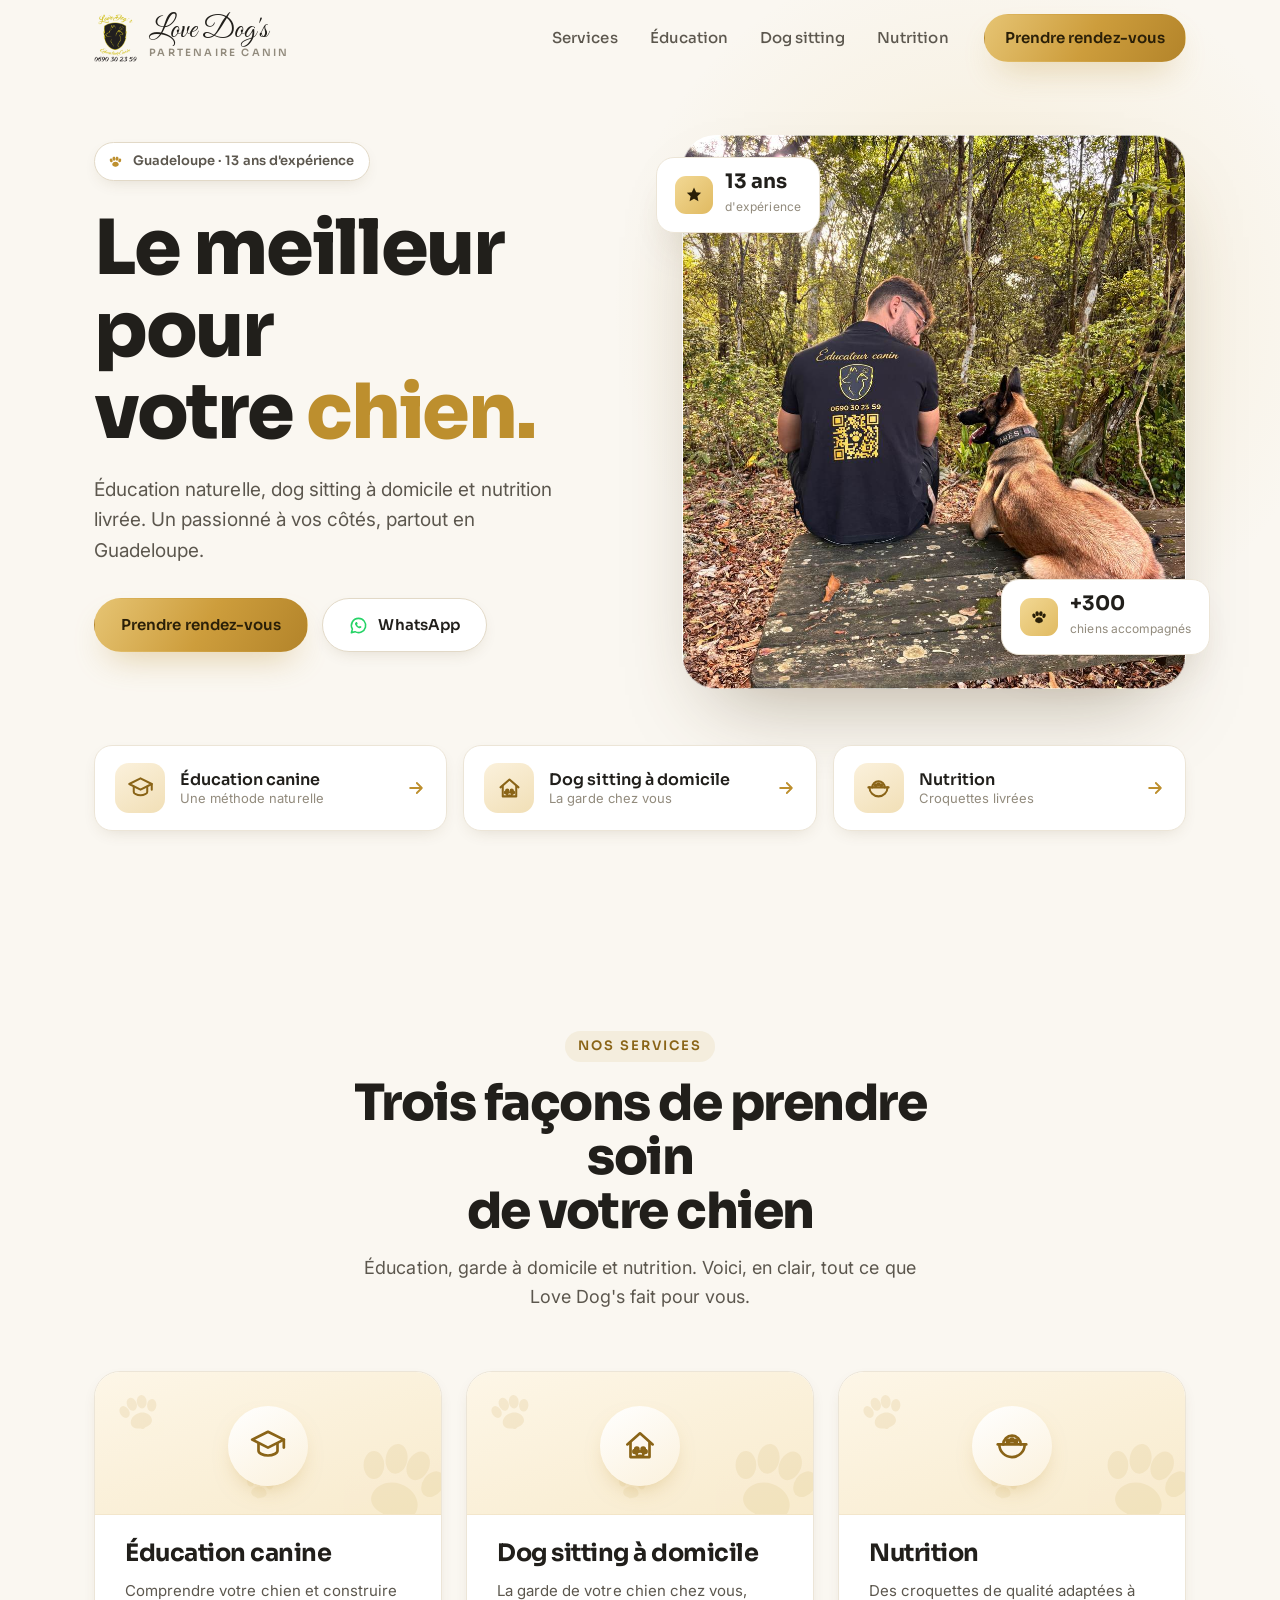
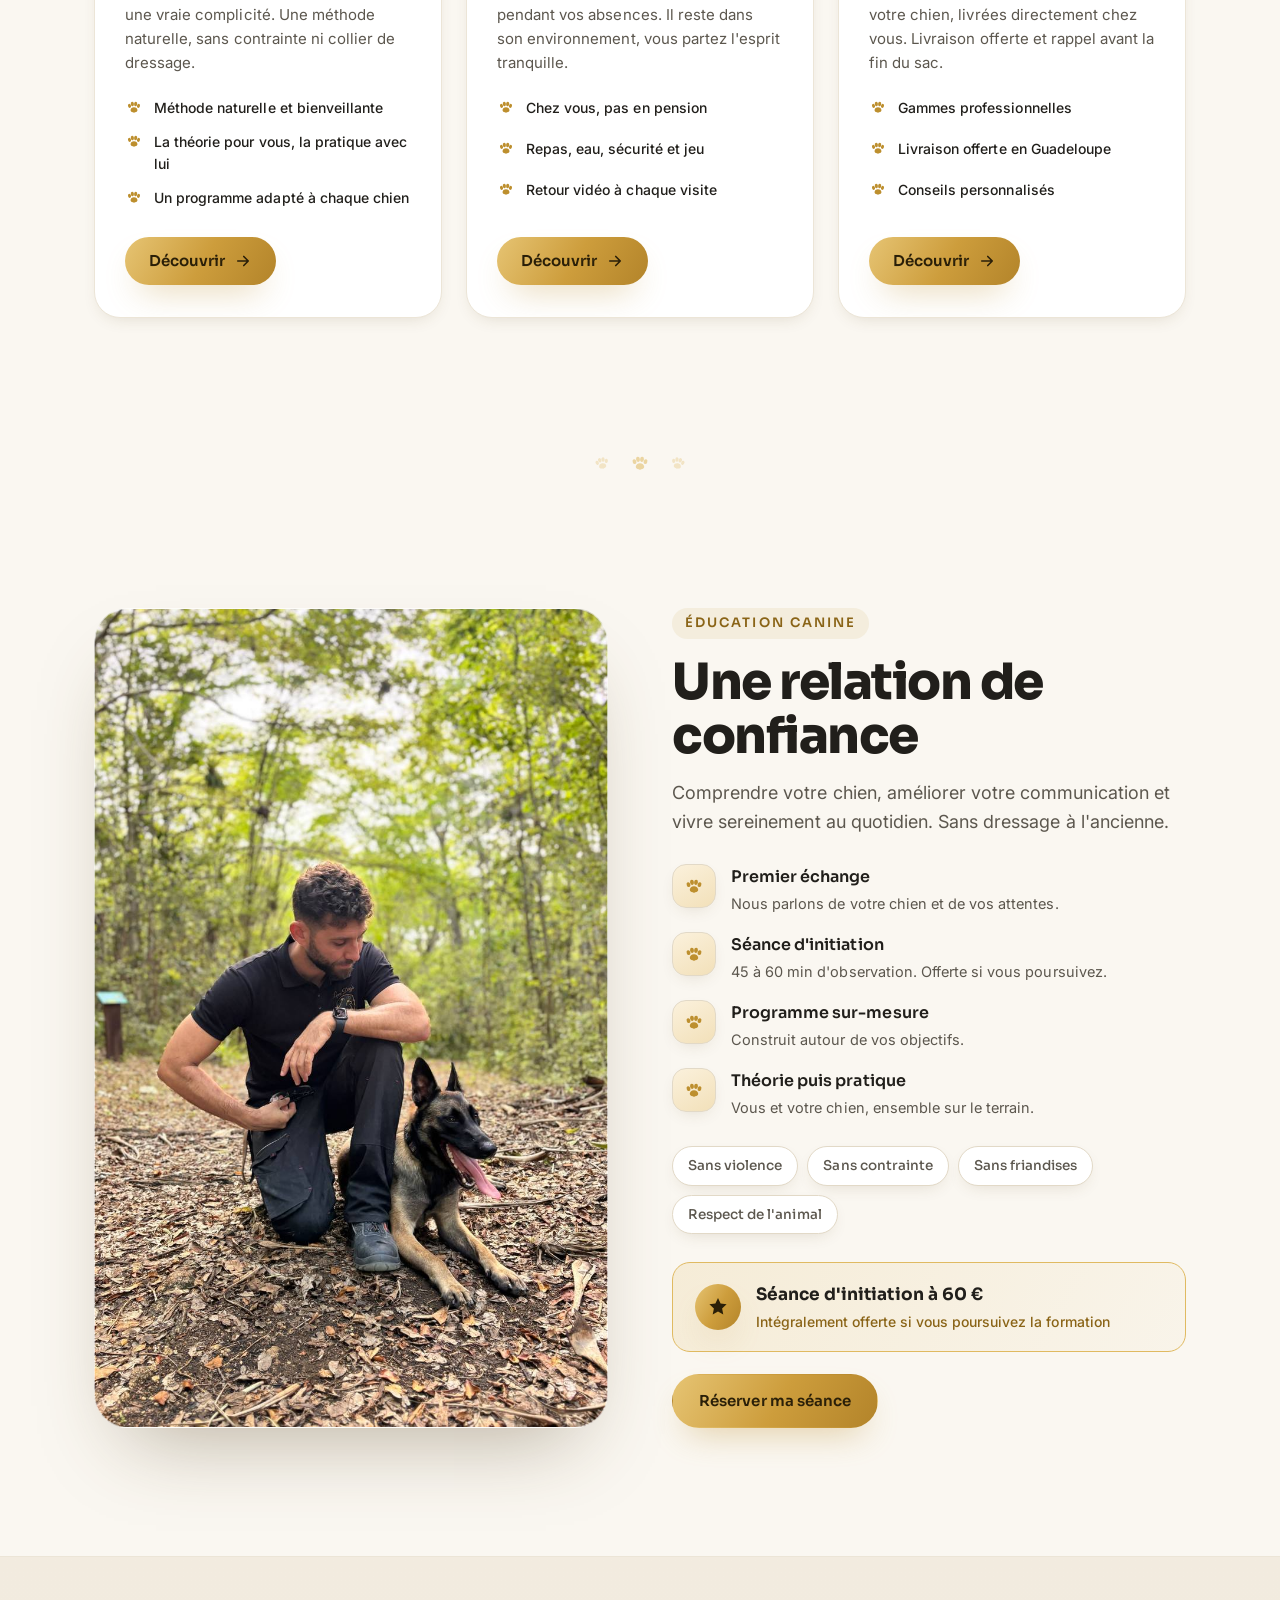
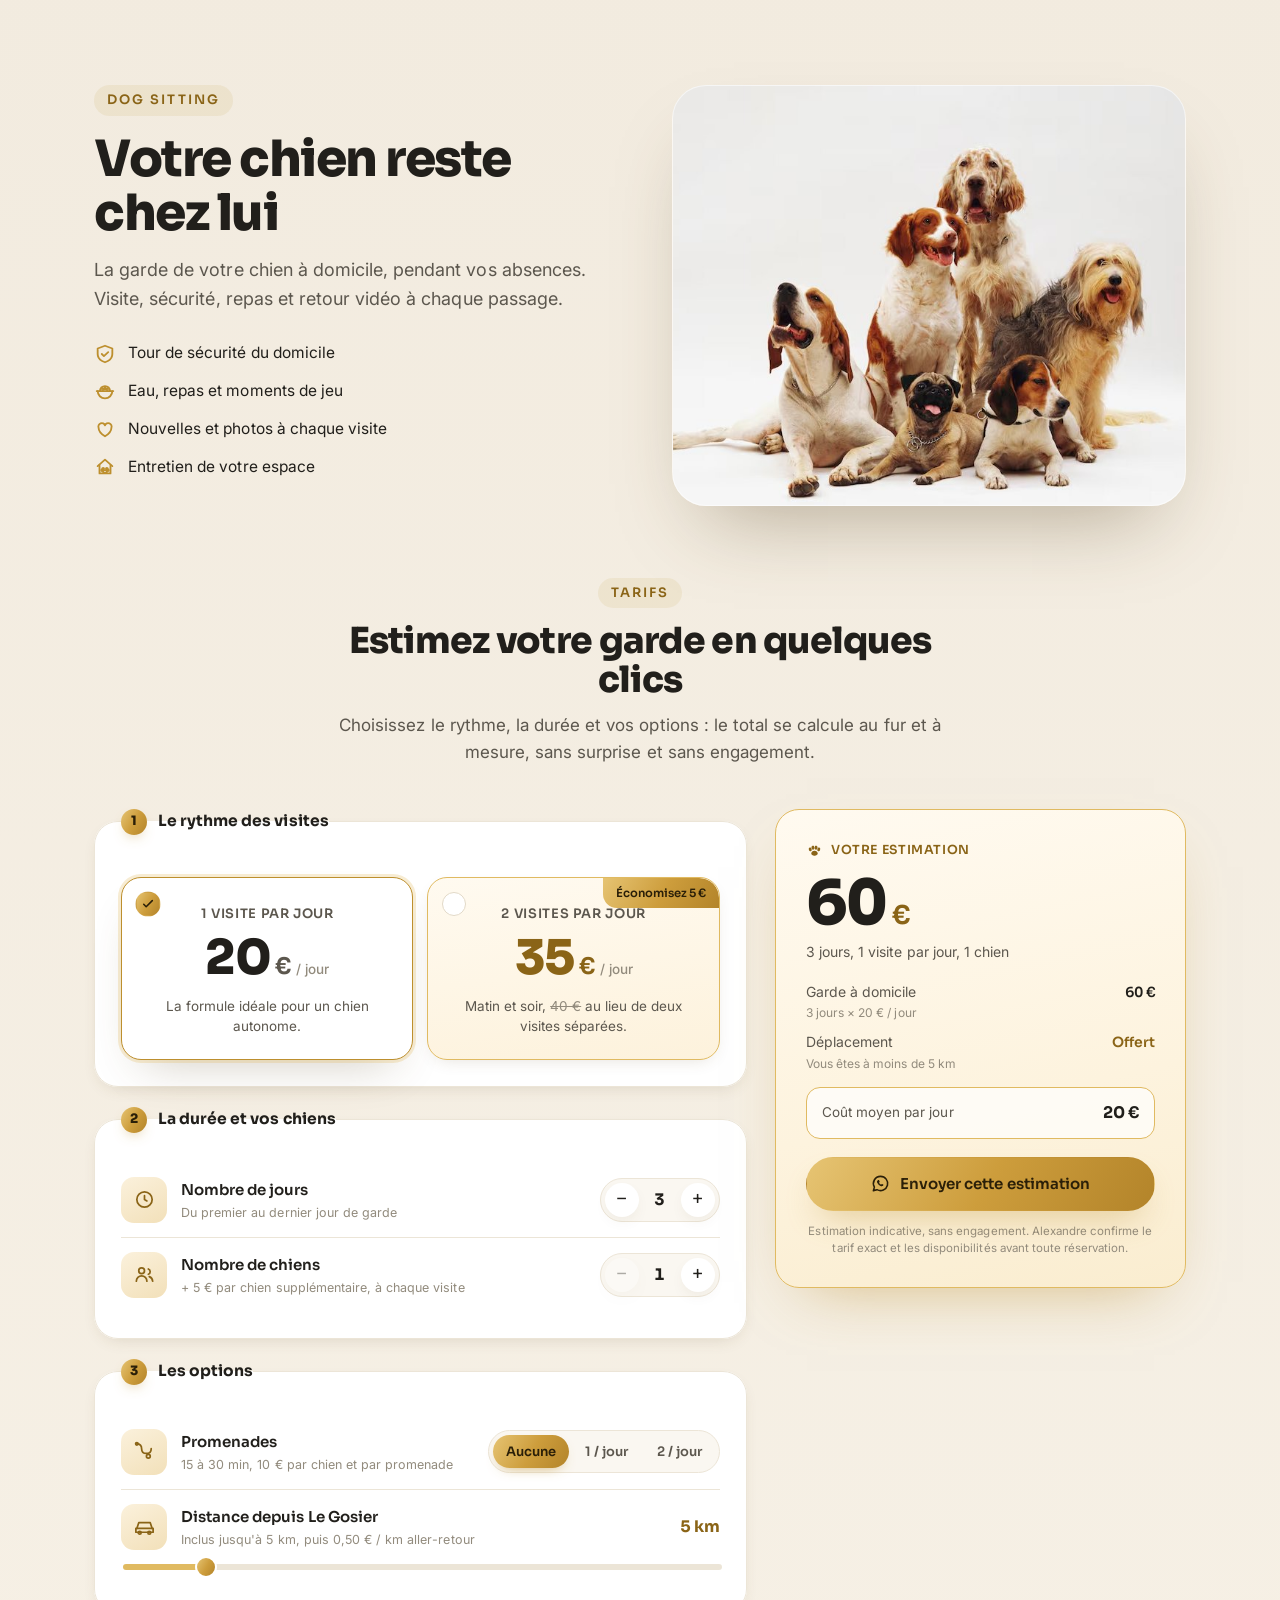
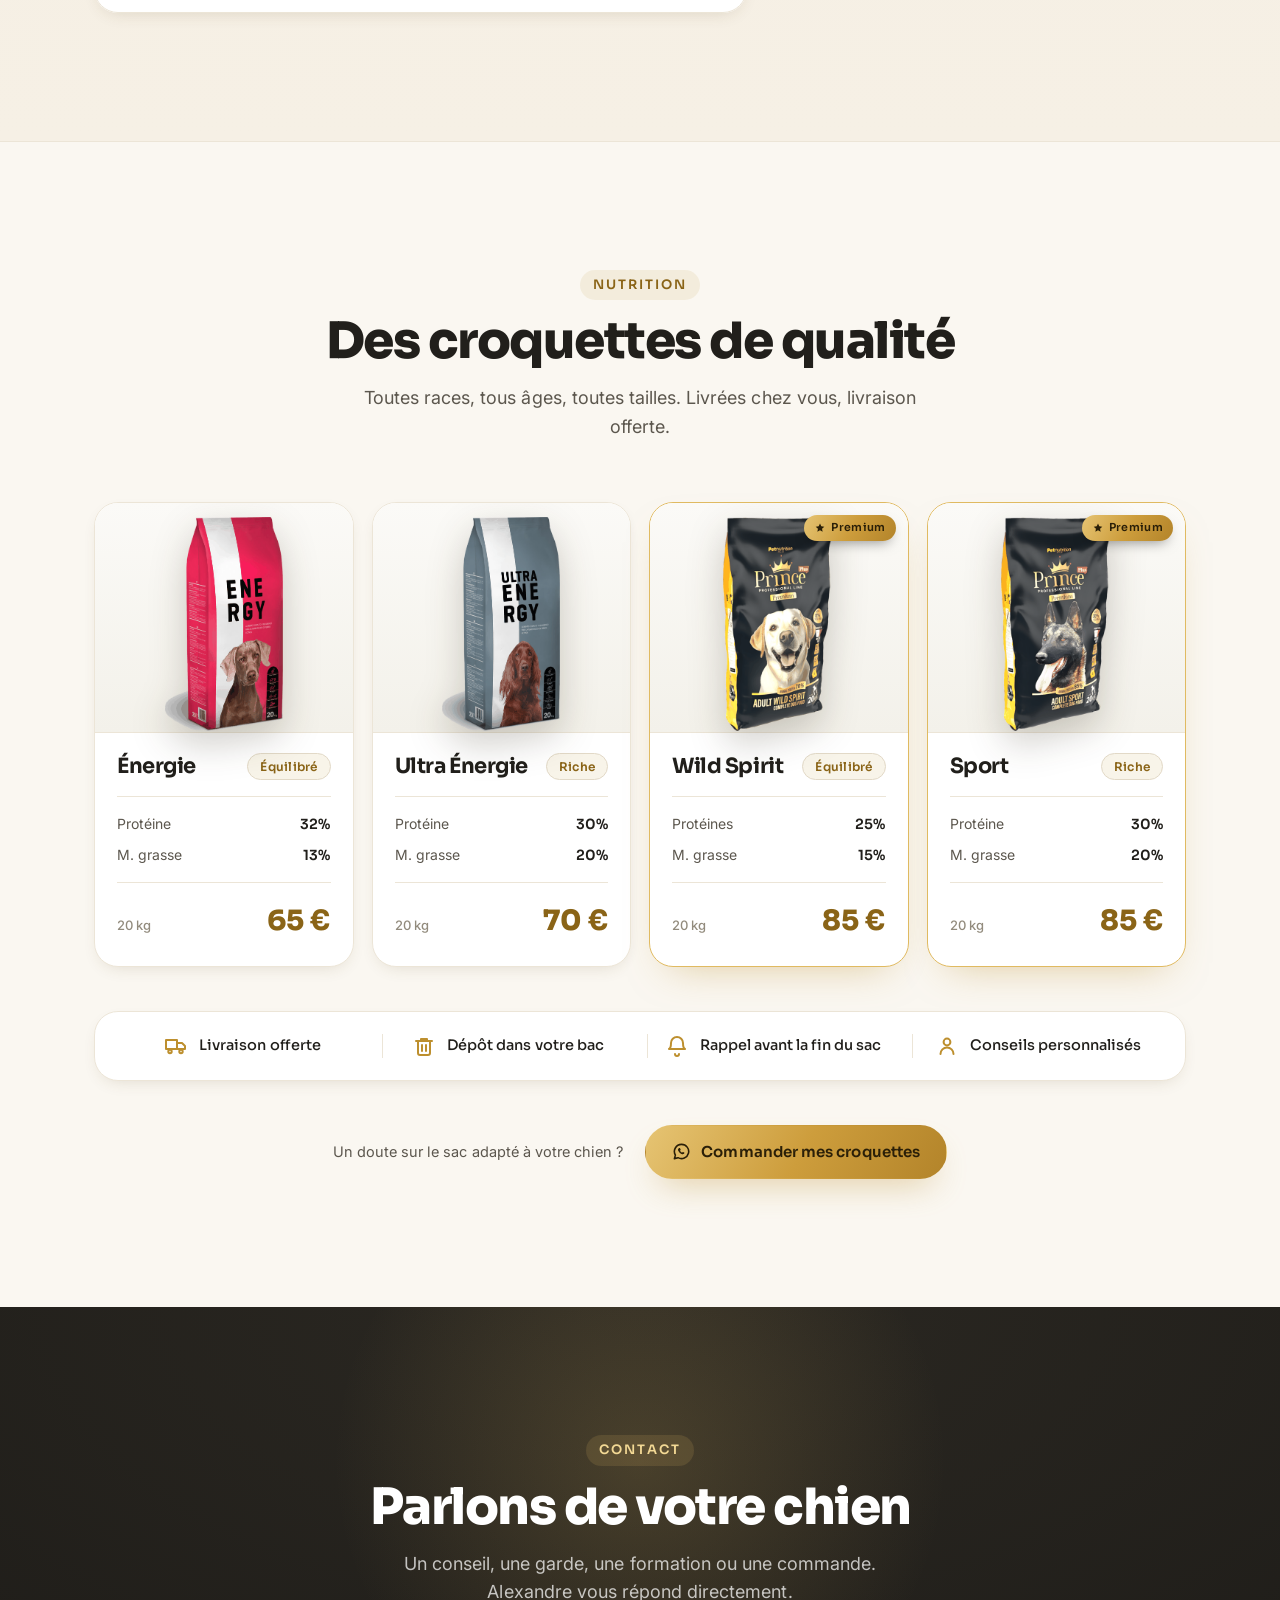
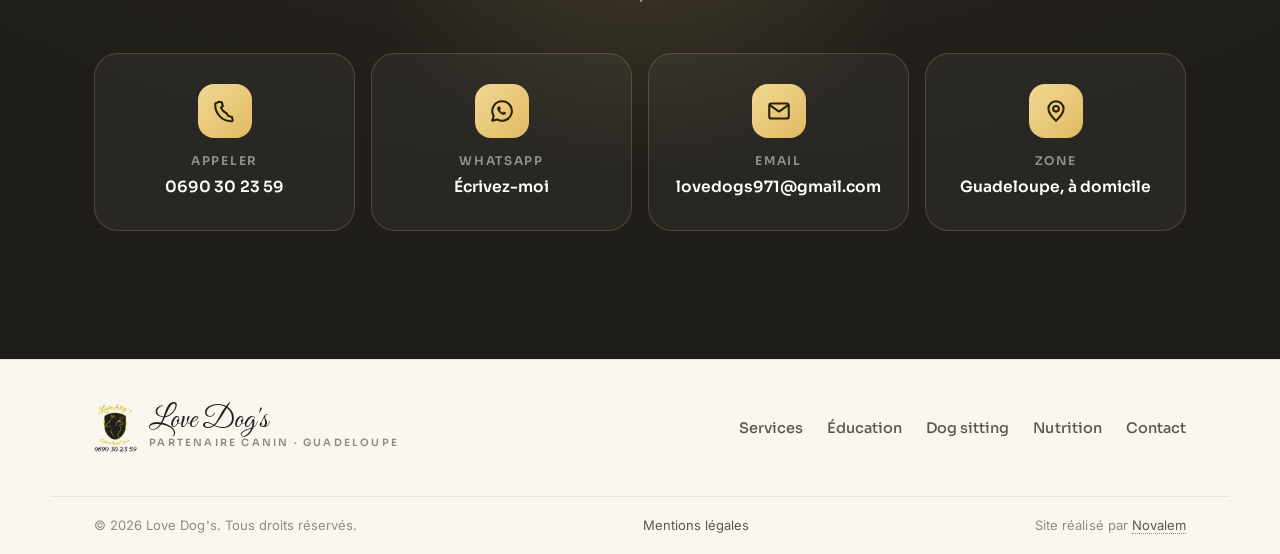
==== commit 48569a06: "Add files via upload" ====
--- a/index.html
+++ b/index.html
@@ -118,7 +118,7 @@
     </div>
 
     <div class="hero-visual reveal">
-      <figure class="photo photo-hero" role="img" aria-label="Alexandre, éducateur Love Dog's, avec un chien devant le véhicule"></figure>
+      <figure class="photo photo-hero" role="img" aria-label="Alexandre, éducateur Love Dog's, de dos avec son chien en forêt"></figure>
       <div class="float-card float-1"><span class="fc-ico"><svg viewBox="0 0 24 24" aria-hidden="true"><use href="#i-star"/></svg></span><div><b>13 ans</b><small>d'expérience</small></div></div>
       <div class="float-card float-2"><span class="fc-ico"><svg viewBox="0 0 24 24" aria-hidden="true"><use href="#i-paw"/></svg></span><div><b>+300</b><small>chiens accompagnés</small></div></div>
     </div>
@@ -218,7 +218,7 @@
 <section class="section" id="education">
   <div class="wrap split">
     <div class="split-visual reveal">
-      <figure class="photo photo-edu" role="img" aria-label="Un chien attentif auprès du véhicule Love Dog's"></figure>
+      <figure class="photo photo-edu" role="img" aria-label="Alexandre et son chien, complicité en pleine nature"></figure>
     </div>
     <div class="split-copy reveal">
       <span class="kicker">Éducation canine</span>
@@ -226,7 +226,7 @@
       <p class="lead">Comprendre votre chien, améliorer votre communication et vivre sereinement au quotidien. Sans dressage à l'ancienne.</p>
 
       <ol class="steps">
-        <li><span class="pnode"><svg viewBox="0 0 24 24" aria-hidden="true"><use href="#i-paw"/></svg></span><div><b>Premier échange</b><span>On parle de votre chien et de vos attentes.</span></div></li>
+        <li><span class="pnode"><svg viewBox="0 0 24 24" aria-hidden="true"><use href="#i-paw"/></svg></span><div><b>Premier échange</b><span>Nous parlons de votre chien et de vos attentes.</span></div></li>
         <li><span class="pnode"><svg viewBox="0 0 24 24" aria-hidden="true"><use href="#i-paw"/></svg></span><div><b>Séance d'initiation</b><span>45 à 60 min d'observation. Offerte si vous poursuivez.</span></div></li>
         <li><span class="pnode"><svg viewBox="0 0 24 24" aria-hidden="true"><use href="#i-paw"/></svg></span><div><b>Programme sur-mesure</b><span>Construit autour de vos objectifs.</span></div></li>
         <li><span class="pnode"><svg viewBox="0 0 24 24" aria-hidden="true"><use href="#i-paw"/></svg></span><div><b>Théorie puis pratique</b><span>Vous et votre chien, ensemble sur le terrain.</span></div></li>
@@ -268,6 +268,7 @@
         <li><svg class="ico" aria-hidden="true"><use href="#i-shield"/></svg>Tour de sécurité du domicile</li>
         <li><svg class="ico" aria-hidden="true"><use href="#i-bowl"/></svg>Eau, repas et moments de jeu</li>
         <li><svg class="ico" aria-hidden="true"><use href="#i-heart"/></svg>Nouvelles et photos à chaque visite</li>
+        <li><svg class="ico" aria-hidden="true"><use href="#i-house"/></svg>Entretien de votre espace</li>
       </ul>
     </div>
   </div>
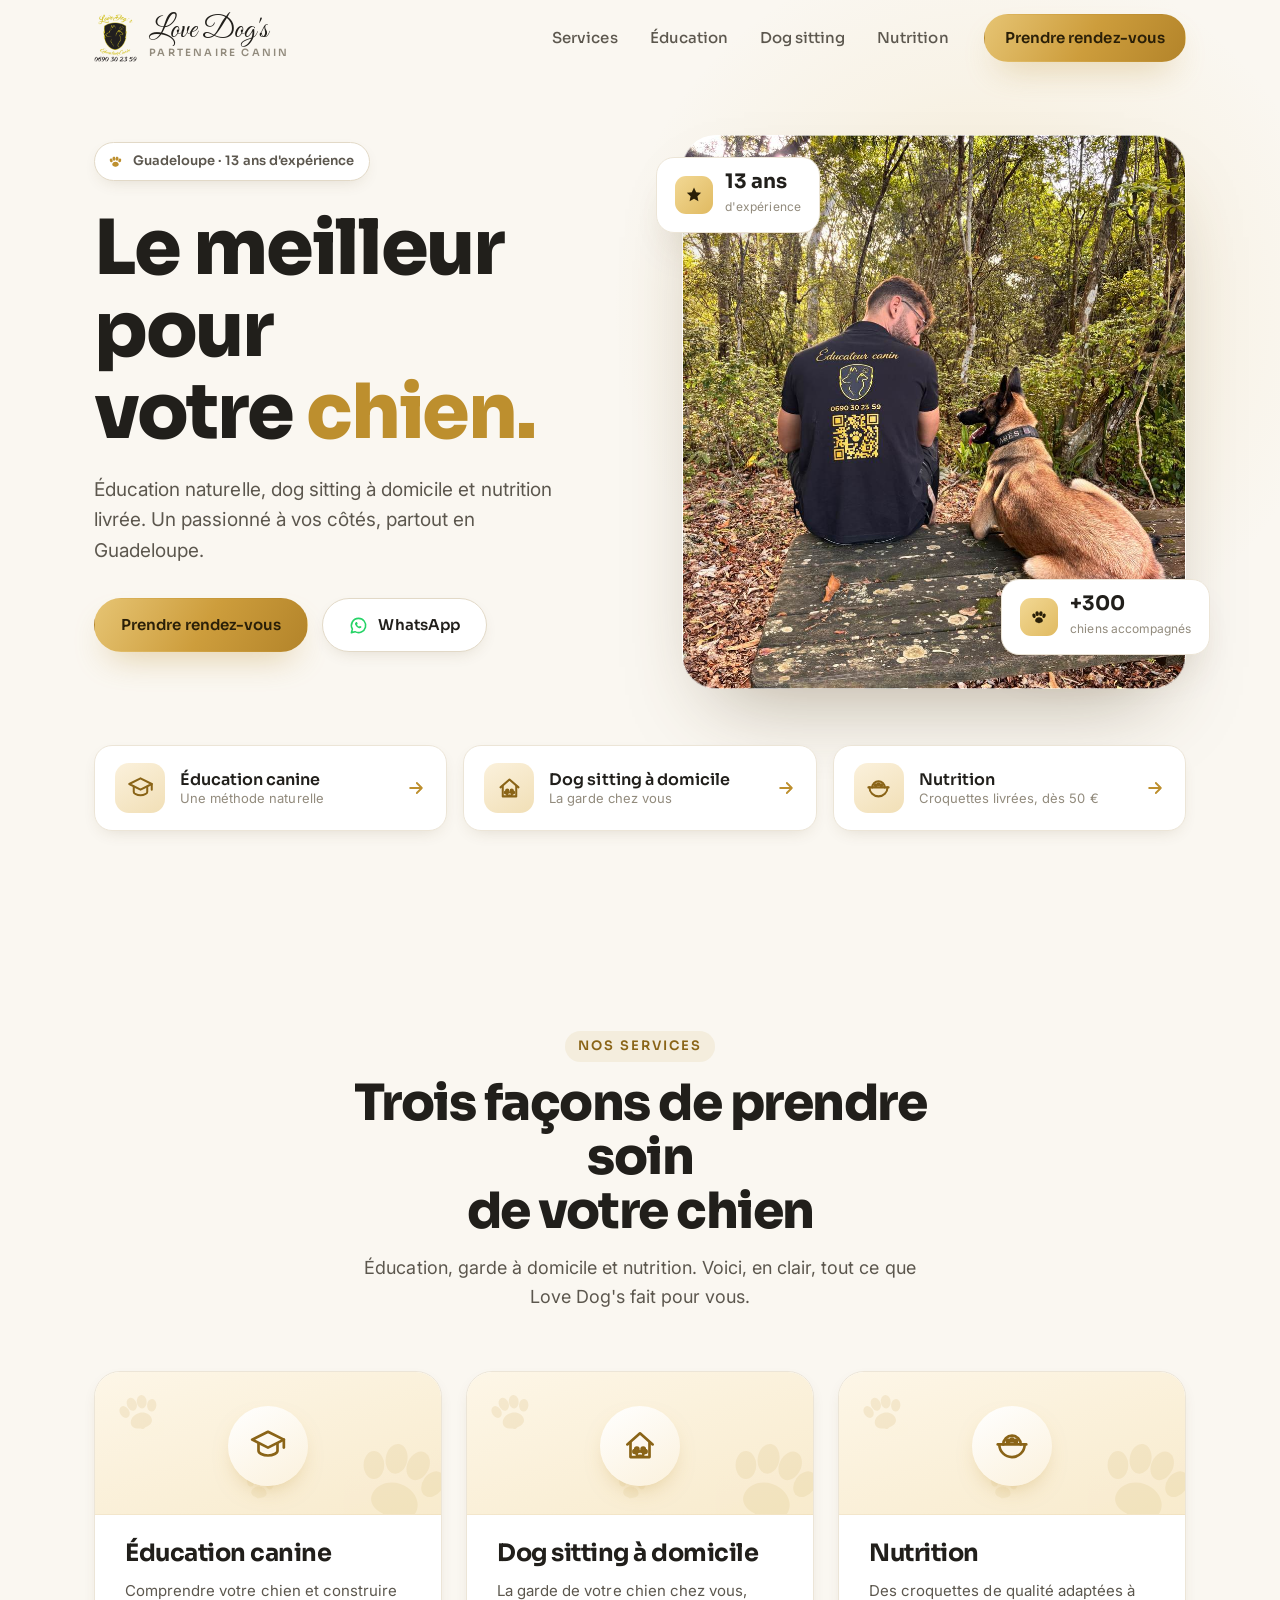
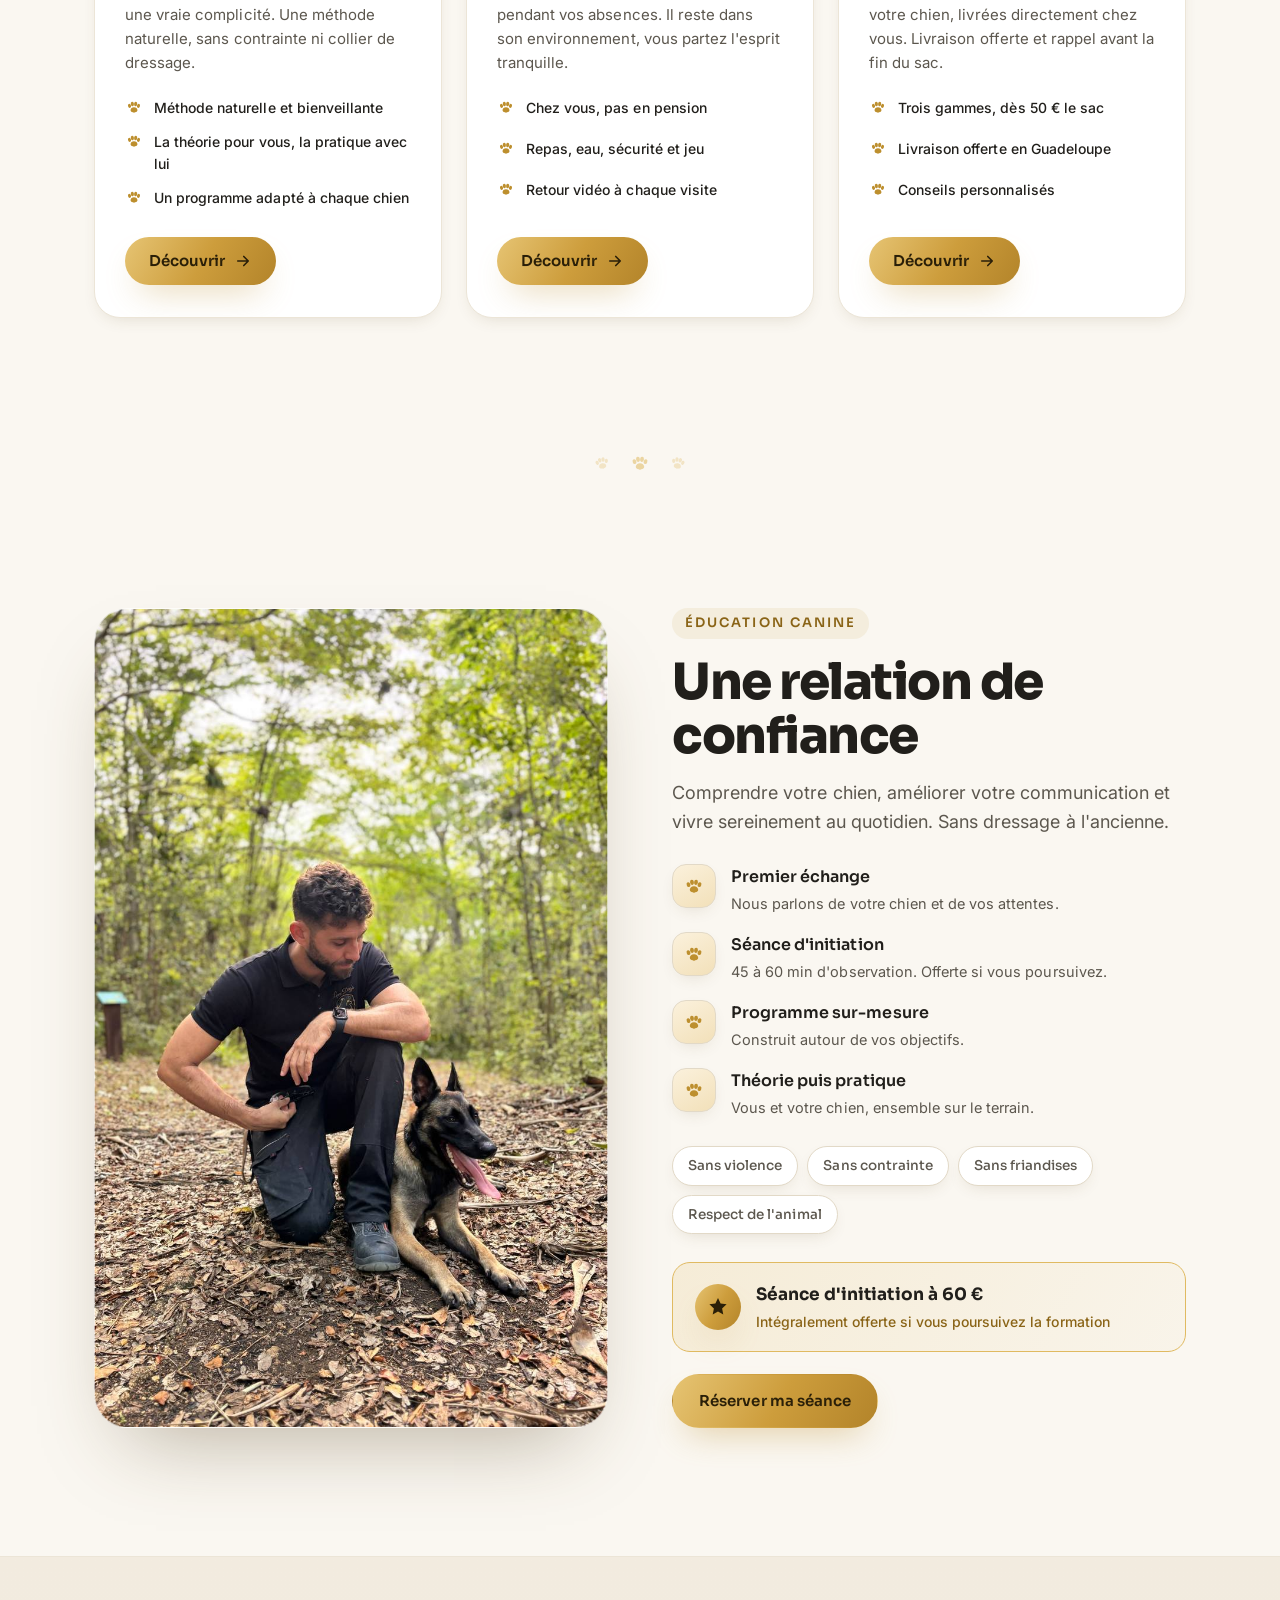
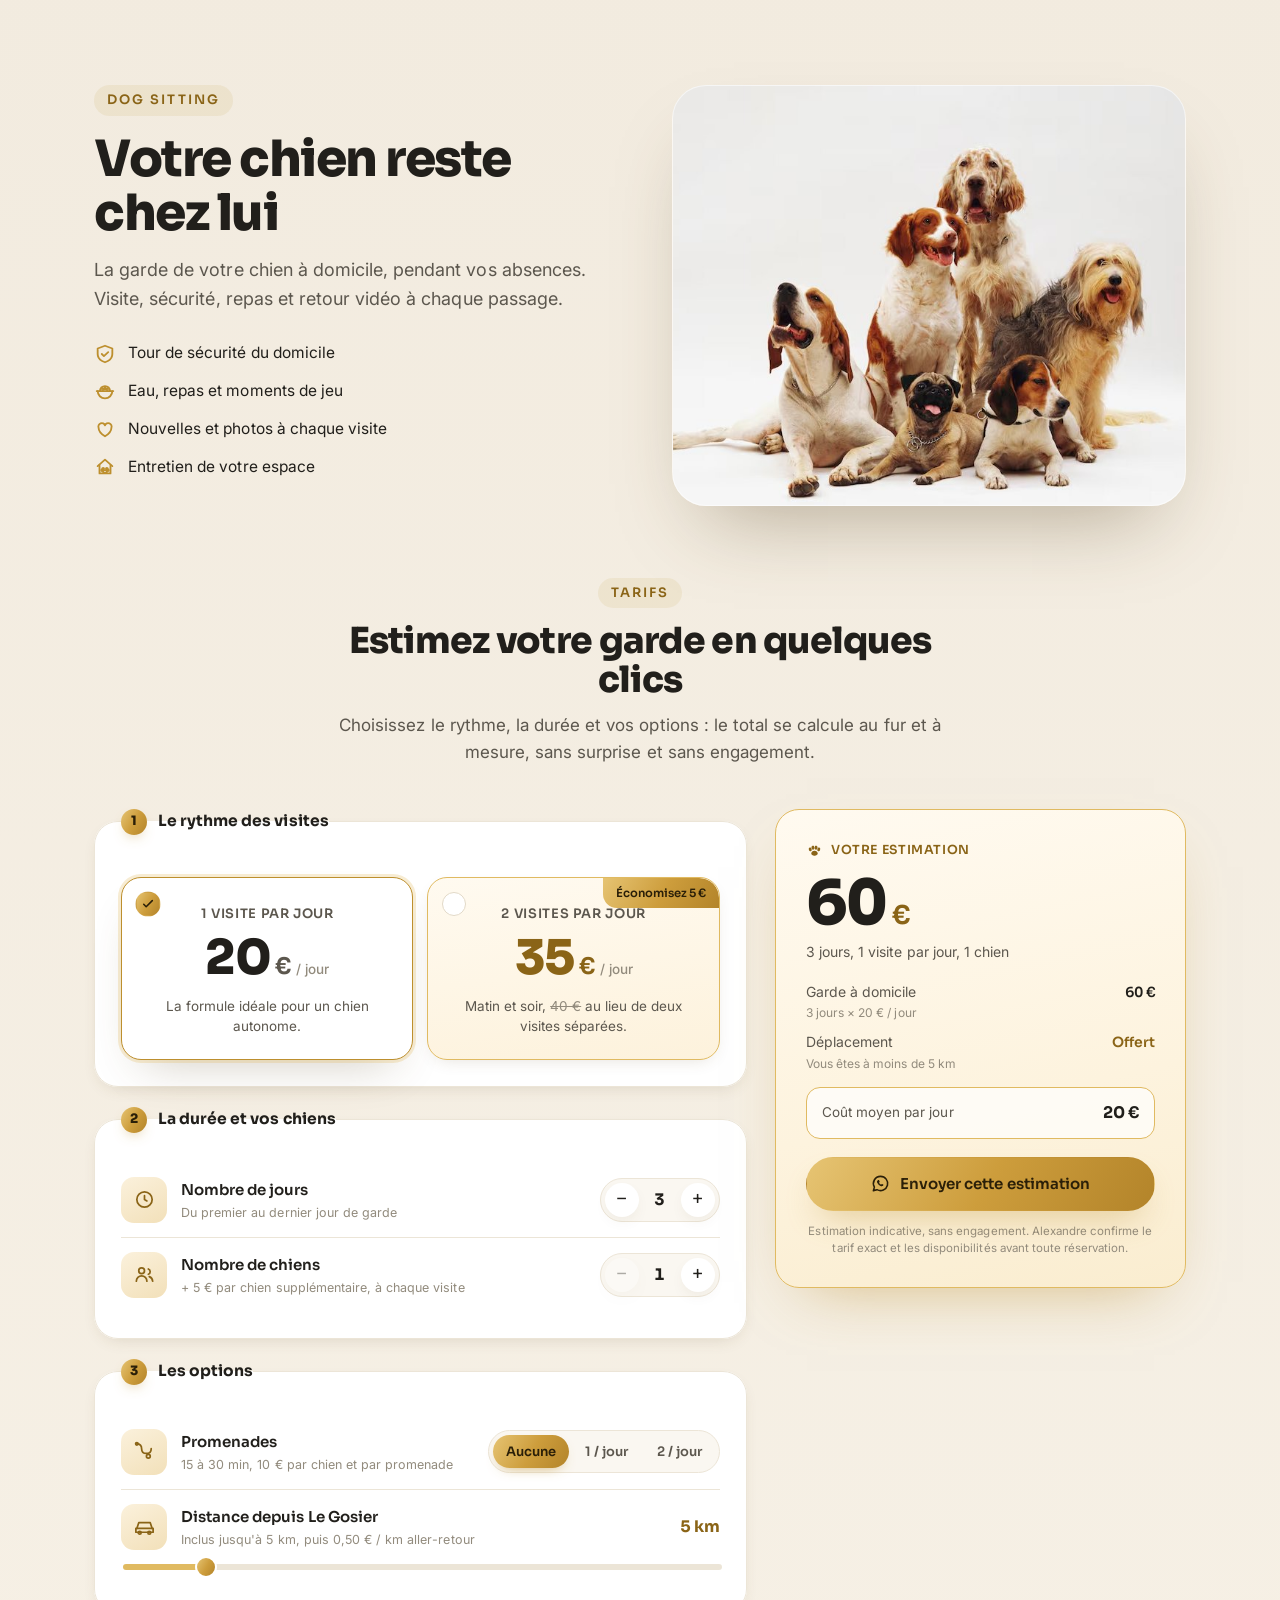
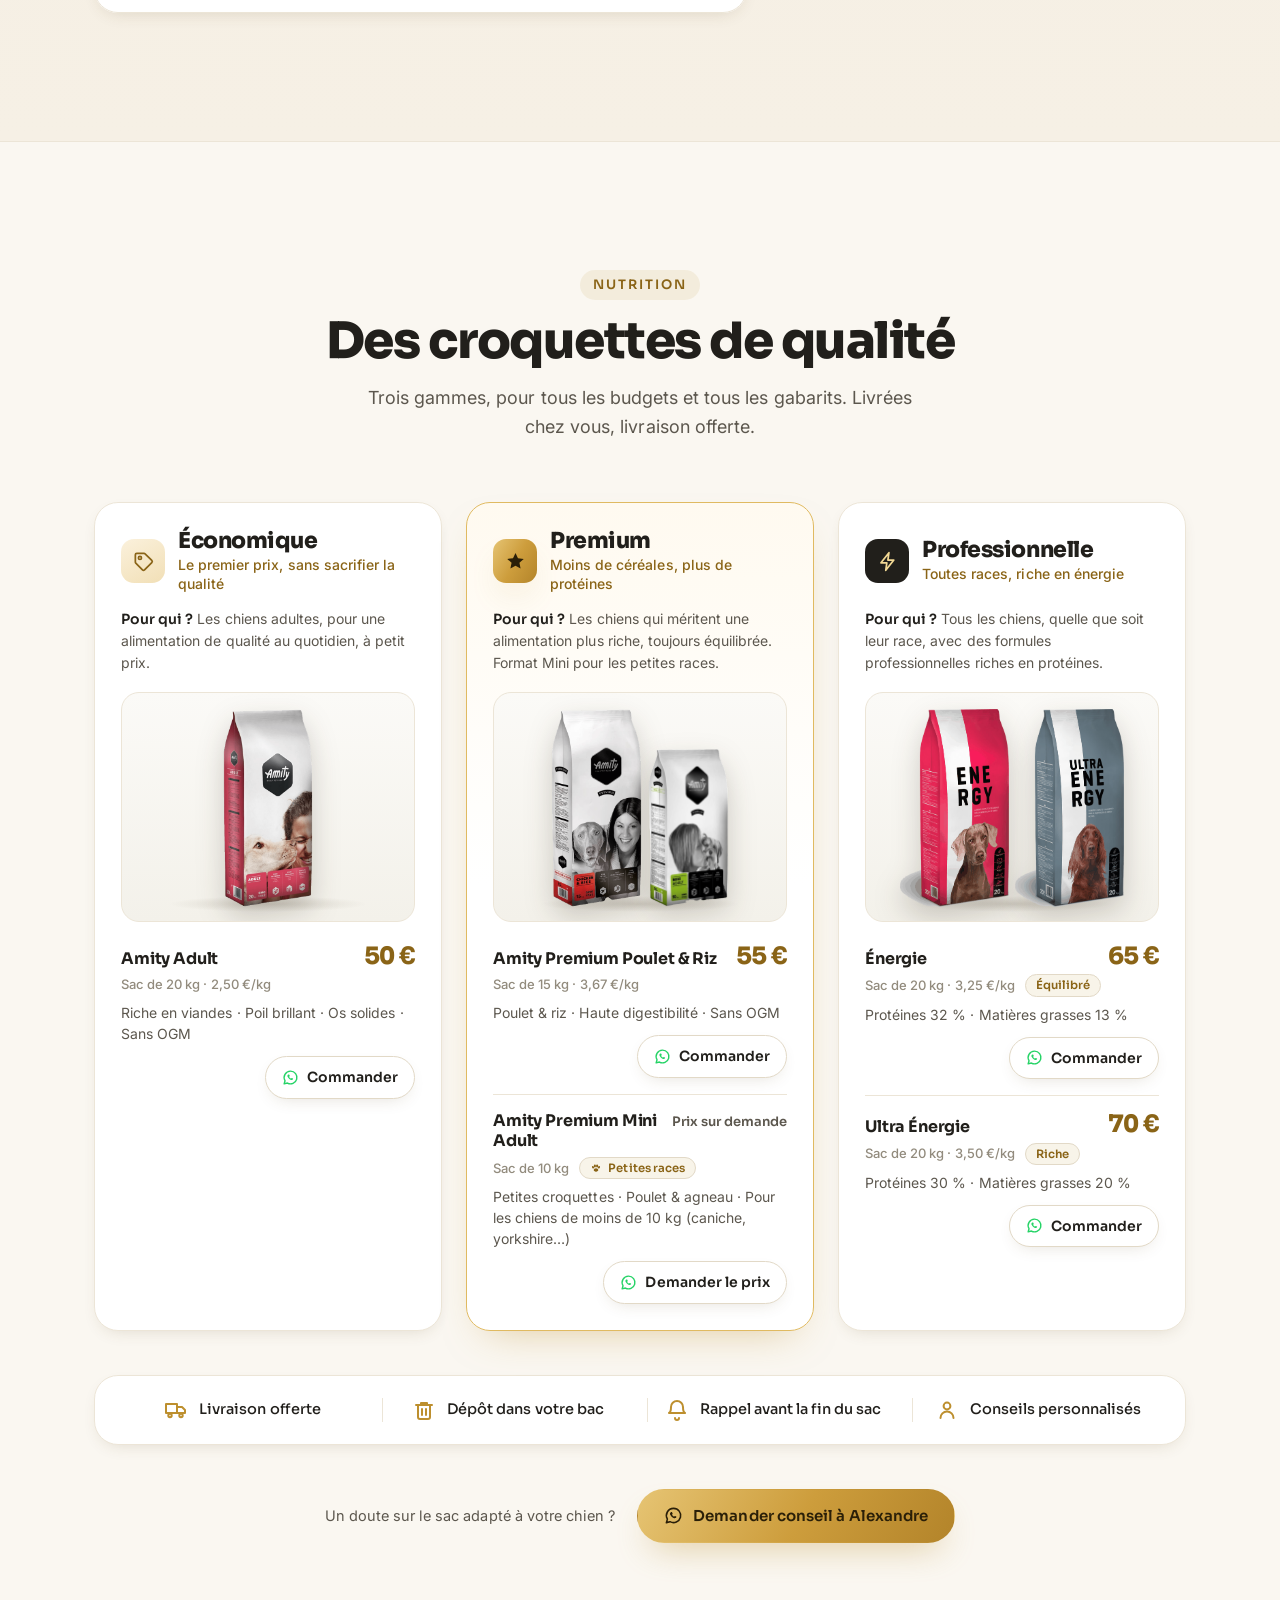
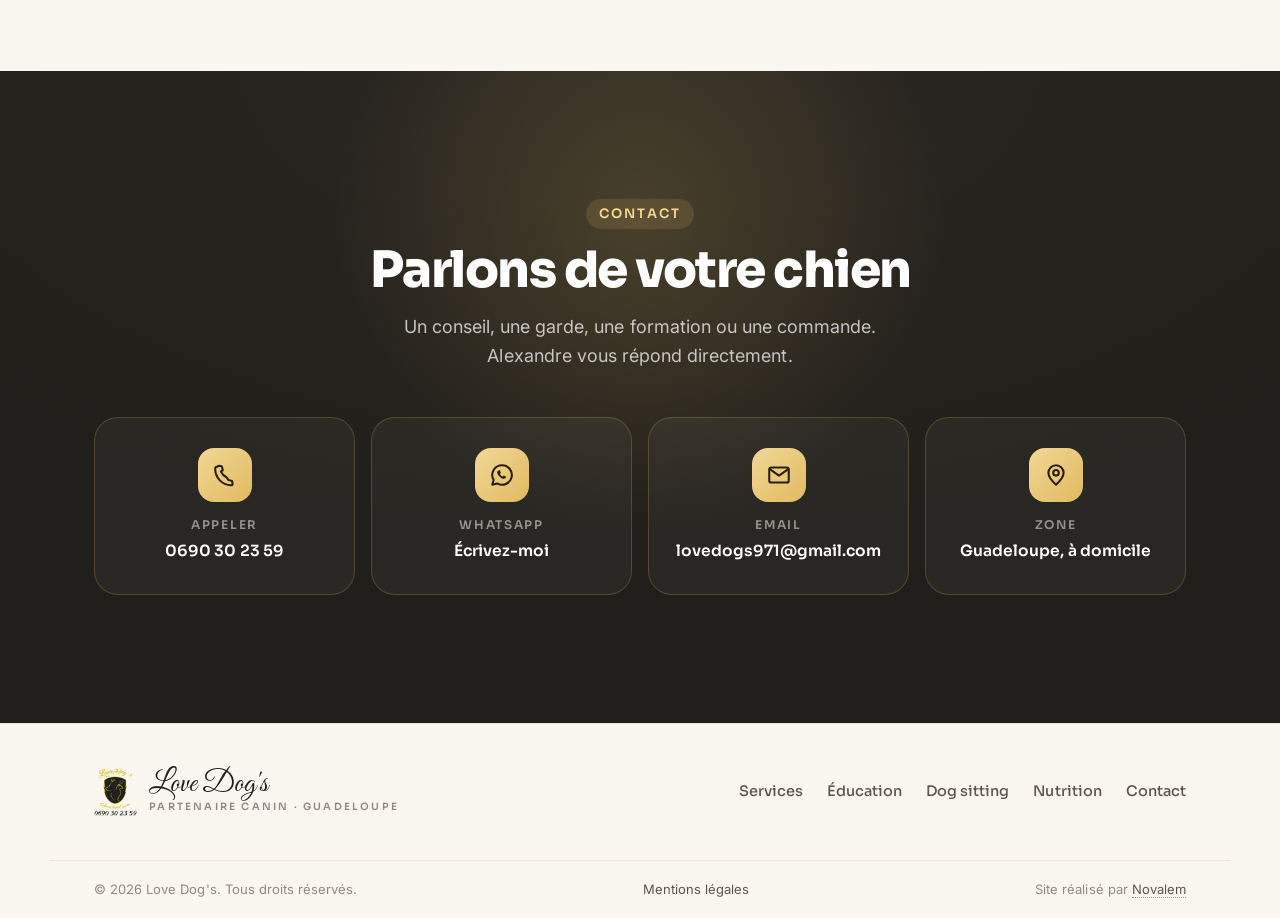
==== commit 39ada338: "Nutrition en 3 gammes (Amity) + hébergeur Vercel dans les mentions légales - Section Nutrition refai" ====
--- a/index.html
+++ b/index.html
@@ -27,6 +27,7 @@
   <link href="https://fonts.googleapis.com/css2?family=Great+Vibes&family=Sora:wght@400;500;600;700;800&family=Inter:wght@400;500;600&display=swap" rel="stylesheet" />
 
   <link rel="stylesheet" href="css/style.css" />
+  <link rel="stylesheet" href="css/nutrition.css" />
 
   <script type="application/ld+json">
   {
@@ -78,6 +79,8 @@
   <symbol id="i-heart" viewBox="0 0 24 24"><path d="M12 20s-7-4.4-7-9.4A3.6 3.6 0 0 1 12 8a3.6 3.6 0 0 1 7 2.6c0 5-7 9.4-7 9.4Z"/></symbol>
   <symbol id="i-shield" viewBox="0 0 24 24"><path d="M12 3 20 6v6c0 5-3.5 7.5-8 9-4.5-1.5-8-4-8-9V6l8-3Z"/><path d="m8.5 12 2.3 2.3L15.5 10"/></symbol>
   <symbol id="i-image" viewBox="0 0 24 24"><rect x="3" y="4" width="18" height="16" rx="2.5"/><circle cx="8.5" cy="9.5" r="1.6"/><path d="m4 17 4.5-4.5 3.5 3.5 3-3L20 16.5"/></symbol>
+  <symbol id="i-tag" viewBox="0 0 24 24"><path d="M3.5 12.6V5a1.5 1.5 0 0 1 1.5-1.5h7.6a1.5 1.5 0 0 1 1.06.44l7 7a1.5 1.5 0 0 1 0 2.12l-7.6 7.6a1.5 1.5 0 0 1-2.12 0l-7-7a1.5 1.5 0 0 1-.44-1.06Z"/><circle cx="8.3" cy="8.3" r="1.6"/></symbol>
+  <symbol id="i-bolt" viewBox="0 0 24 24"><path d="M13.5 2.8 5.2 13.4h6.1l-1.1 7.8 8.4-10.7h-6.2l1.1-7.7Z"/></symbol>
 </defs></svg>
 
 <a class="skip-link" href="#services">Aller au contenu</a>
@@ -137,7 +140,7 @@
       </a>
       <a href="#nutrition" class="hs">
         <span class="hs-ico"><svg viewBox="0 0 24 24" aria-hidden="true"><use href="#i-bowl"/></svg></span>
-        <span class="hs-txt"><b>Nutrition</b><small>Croquettes livrées</small></span>
+        <span class="hs-txt"><b>Nutrition</b><small>Croquettes livrées, dès 50&nbsp;€</small></span>
         <svg class="hs-go" viewBox="0 0 24 24" aria-hidden="true"><use href="#i-arrow"/></svg>
       </a>
     </div>
@@ -199,7 +202,7 @@
           <h3 class="svc-title">Nutrition</h3>
           <p class="svc-desc">Des croquettes de qualité adaptées à votre chien, livrées directement chez vous. Livraison offerte et rappel avant la fin du sac.</p>
           <ul class="svc-points">
-          <li><svg viewBox="0 0 24 24" aria-hidden="true"><use href="#i-paw"/></svg>Gammes professionnelles</li>
+          <li><svg viewBox="0 0 24 24" aria-hidden="true"><use href="#i-paw"/></svg>Trois gammes, dès 50&nbsp;€ le sac</li>
           <li><svg viewBox="0 0 24 24" aria-hidden="true"><use href="#i-paw"/></svg>Livraison offerte en Guadeloupe</li>
           <li><svg viewBox="0 0 24 24" aria-hidden="true"><use href="#i-paw"/></svg>Conseils personnalisés</li>
           </ul>
@@ -369,42 +372,104 @@
     <div class="head reveal">
       <span class="kicker">Nutrition</span>
       <h2 class="h2">Des croquettes de qualité</h2>
-      <p class="lead center">Toutes races, tous âges, toutes tailles. Livrées chez vous, livraison offerte.</p>
-    </div>
-
-    <div class="products">
-      <article class="pcard reveal">
-        <div class="pcard-media"><img class="bag" src="assets/products/energy.png" alt="Sac de croquettes Énergie 20 kg" loading="lazy" decoding="async" /></div>
-        <div class="pcard-body">
-          <div class="pcard-head"><h3>Énergie</h3><span class="badge">Équilibré</span></div>
-          <div class="macros"><span>Protéine <b>32%</b></span><span>M. grasse <b>13%</b></span></div>
-          <div class="pcard-foot"><span>20 kg</span><b class="amt">65 €</b></div>
-        </div>
-      </article>
-      <article class="pcard reveal">
-        <div class="pcard-media"><img class="bag" src="assets/products/ultra.png" alt="Sac de croquettes Ultra Énergie 20 kg" loading="lazy" decoding="async" /></div>
-        <div class="pcard-body">
-          <div class="pcard-head"><h3>Ultra Énergie</h3><span class="badge">Riche</span></div>
-          <div class="macros"><span>Protéine <b>30%</b></span><span>M. grasse <b>20%</b></span></div>
-          <div class="pcard-foot"><span>20 kg</span><b class="amt">70 €</b></div>
-        </div>
-      </article>
-      <article class="pcard reveal premium">
-        <div class="pcard-media"><span class="flag"><svg viewBox="0 0 24 24" aria-hidden="true"><use href="#i-star"/></svg>Premium</span><img class="bag" src="assets/products/wild.png" alt="Sac de croquettes Wild Spirit 20 kg" loading="lazy" decoding="async" /></div>
-        <div class="pcard-body">
-          <div class="pcard-head"><h3>Wild Spirit</h3><span class="badge">Équilibré</span></div>
-          <div class="macros"><span>Protéines <b>25%</b></span><span>M. grasse <b>15%</b></span></div>
-          <div class="pcard-foot"><span>20 kg</span><b class="amt">85 €</b></div>
-        </div>
-      </article>
-      <article class="pcard reveal premium">
-        <div class="pcard-media"><span class="flag"><svg viewBox="0 0 24 24" aria-hidden="true"><use href="#i-star"/></svg>Premium</span><img class="bag" src="assets/products/sport.png" alt="Sac de croquettes Sport 20 kg" loading="lazy" decoding="async" /></div>
-        <div class="pcard-body">
-          <div class="pcard-head"><h3>Sport</h3><span class="badge">Riche</span></div>
-          <div class="macros"><span>Protéine <b>30%</b></span><span>M. grasse <b>20%</b></span></div>
-          <div class="pcard-foot"><span>20 kg</span><b class="amt">85 €</b></div>
-        </div>
-      </article>
+      <p class="lead center">Trois gammes, pour tous les budgets et tous les gabarits. Livrées chez vous, livraison offerte.</p>
+    </div>
+
+    <div class="nt reveal">
+
+      <!-- choix de la gamme (mobile et tablette) -->
+      <div class="nt-switch" role="group" aria-label="Choisir une gamme de croquettes">
+        <button type="button" class="nt-switch-btn is-on" data-gamme-btn="eco" aria-pressed="true" aria-controls="gamme-eco"><b>Économique</b><small>Petit prix</small></button>
+        <button type="button" class="nt-switch-btn" data-gamme-btn="premium" aria-pressed="false" aria-controls="gamme-premium"><b>Premium</b><small>+ de protéines</small></button>
+        <button type="button" class="nt-switch-btn" data-gamme-btn="pro" aria-pressed="false" aria-controls="gamme-pro"><b>Pro</b><small>Toutes races</small></button>
+      </div>
+
+      <div class="nt-grid">
+
+        <!-- Gamme économique -->
+        <article class="nt-range nt-eco is-on" id="gamme-eco" data-gamme="eco">
+          <div class="nt-head">
+            <span class="nt-ico"><svg viewBox="0 0 24 24" aria-hidden="true"><use href="#i-tag"/></svg></span>
+            <div>
+              <h3 class="nt-title">Économique</h3>
+              <p class="nt-promise">Le premier prix, sans sacrifier la qualité</p>
+            </div>
+          </div>
+          <p class="nt-for"><b>Pour qui ?</b> Les chiens adultes, pour une alimentation de qualité au quotidien, à petit prix.</p>
+          <div class="nt-stage">
+            <img src="assets/products/amity-adult.png" width="294" height="640" alt="Sac de croquettes Amity Adult 20 kg" loading="lazy" decoding="async" />
+          </div>
+          <ul class="nt-items">
+            <li class="nt-item">
+              <div class="nt-item-top"><h4 class="nt-name">Amity Adult</h4><b class="nt-price">50&nbsp;€</b></div>
+              <p class="nt-meta"><span>Sac de <span class="nt-fmt">20&nbsp;kg</span><span class="nt-kg"> · 2,50&nbsp;€/kg</span></span></p>
+              <p class="nt-desc">Riche&nbsp;en&nbsp;viandes · Poil&nbsp;brillant · Os&nbsp;solides · Sans&nbsp;OGM</p>
+              <div class="nt-act"><a class="nt-order" href="https://wa.me/590690302359" target="_blank" rel="noopener"><svg class="ico" aria-hidden="true"><use href="#i-wa"/></svg><span>Commander</span></a></div>
+            </li>
+          </ul>
+        </article>
+
+        <!-- Gamme premium -->
+        <article class="nt-range nt-premium" id="gamme-premium" data-gamme="premium">
+          <div class="nt-head">
+            <span class="nt-ico"><svg viewBox="0 0 24 24" aria-hidden="true"><use href="#i-star"/></svg></span>
+            <div>
+              <h3 class="nt-title">Premium</h3>
+              <p class="nt-promise">Moins de céréales, plus de protéines</p>
+            </div>
+          </div>
+          <p class="nt-for"><b>Pour qui ?</b> Les chiens qui méritent une alimentation plus riche, toujours équilibrée. Format Mini pour les petites races.</p>
+          <div class="nt-stage">
+            <img src="assets/products/amity-premium-poulet-riz.png" width="293" height="640" alt="Sac de croquettes Amity Premium Poulet et Riz 15 kg" loading="lazy" decoding="async" />
+            <img class="is-small" src="assets/products/amity-premium-mini.png" width="328" height="640" alt="Sac de croquettes Amity Premium Mini Adult 10 kg" loading="lazy" decoding="async" />
+          </div>
+          <ul class="nt-items">
+            <li class="nt-item">
+              <div class="nt-item-top"><h4 class="nt-name">Amity Premium Poulet &amp; Riz</h4><b class="nt-price">55&nbsp;€</b></div>
+              <p class="nt-meta"><span>Sac de <span class="nt-fmt">15&nbsp;kg</span><span class="nt-kg"> · 3,67&nbsp;€/kg</span></span></p>
+              <p class="nt-desc">Poulet&nbsp;&amp;&nbsp;riz · Haute&nbsp;digestibilité · Sans&nbsp;OGM</p>
+              <div class="nt-act"><a class="nt-order" href="https://wa.me/590690302359" target="_blank" rel="noopener"><svg class="ico" aria-hidden="true"><use href="#i-wa"/></svg><span>Commander</span></a></div>
+            </li>
+            <li class="nt-item">
+              <div class="nt-item-top"><h4 class="nt-name">Amity Premium Mini Adult</h4><b class="nt-price is-ask">Prix sur demande</b></div>
+              <p class="nt-meta"><span>Sac de <span class="nt-fmt">10&nbsp;kg</span><span class="nt-kg"></span></span><span class="nt-badge"><svg viewBox="0 0 24 24" aria-hidden="true"><use href="#i-paw"/></svg>Petites races</span></p>
+              <p class="nt-desc">Petites&nbsp;croquettes · Poulet&nbsp;&amp;&nbsp;agneau · Pour les chiens de moins de 10&nbsp;kg (caniche, yorkshire…)</p>
+              <div class="nt-act"><a class="nt-order" href="https://wa.me/590690302359" target="_blank" rel="noopener"><svg class="ico" aria-hidden="true"><use href="#i-wa"/></svg><span>Demander le prix</span></a></div>
+            </li>
+          </ul>
+        </article>
+
+        <!-- Gamme professionnelle -->
+        <article class="nt-range nt-pro" id="gamme-pro" data-gamme="pro">
+          <div class="nt-head">
+            <span class="nt-ico"><svg viewBox="0 0 24 24" aria-hidden="true"><use href="#i-bolt"/></svg></span>
+            <div>
+              <h3 class="nt-title">Professionnelle</h3>
+              <p class="nt-promise">Toutes races, riche en énergie</p>
+            </div>
+          </div>
+          <p class="nt-for"><b>Pour qui ?</b> Tous les chiens, quelle que soit leur race, avec des formules professionnelles riches en protéines.</p>
+          <div class="nt-stage">
+            <img src="assets/products/energy.png" alt="Sac de croquettes Énergie 20 kg" loading="lazy" decoding="async" />
+            <img src="assets/products/ultra.png" alt="Sac de croquettes Ultra Énergie 20 kg" loading="lazy" decoding="async" />
+          </div>
+          <ul class="nt-items">
+            <li class="nt-item">
+              <div class="nt-item-top"><h4 class="nt-name">Énergie</h4><b class="nt-price">65&nbsp;€</b></div>
+              <p class="nt-meta"><span>Sac de <span class="nt-fmt">20&nbsp;kg</span><span class="nt-kg"> · 3,25&nbsp;€/kg</span></span><span class="nt-badge">Équilibré</span></p>
+              <p class="nt-desc">Protéines&nbsp;32&nbsp;% · Matières&nbsp;grasses&nbsp;13&nbsp;%</p>
+              <div class="nt-act"><a class="nt-order" href="https://wa.me/590690302359" target="_blank" rel="noopener"><svg class="ico" aria-hidden="true"><use href="#i-wa"/></svg><span>Commander</span></a></div>
+            </li>
+            <li class="nt-item">
+              <div class="nt-item-top"><h4 class="nt-name">Ultra Énergie</h4><b class="nt-price">70&nbsp;€</b></div>
+              <p class="nt-meta"><span>Sac de <span class="nt-fmt">20&nbsp;kg</span><span class="nt-kg"> · 3,50&nbsp;€/kg</span></span><span class="nt-badge">Riche</span></p>
+              <p class="nt-desc">Protéines&nbsp;30&nbsp;% · Matières&nbsp;grasses&nbsp;20&nbsp;%</p>
+              <div class="nt-act"><a class="nt-order" href="https://wa.me/590690302359" target="_blank" rel="noopener"><svg class="ico" aria-hidden="true"><use href="#i-wa"/></svg><span>Commander</span></a></div>
+            </li>
+          </ul>
+        </article>
+
+      </div>
     </div>
 
     <ul class="perks reveal">
@@ -416,7 +481,7 @@
 
     <div class="row-cta center reveal">
       <span class="unit-note">Un doute sur le sac adapté à votre chien ?</span>
-      <a href="https://wa.me/590690302359" class="btn btn-primary" target="_blank" rel="noopener"><svg class="ico" aria-hidden="true"><use href="#i-wa"/></svg><span>Commander mes croquettes</span></a>
+      <a href="https://wa.me/590690302359?text=Bonjour%20Alexandre%2C%20j%27aimerais%20un%20conseil%20pour%20choisir%20les%20croquettes%20de%20mon%20chien.%0A%0ARace%20%3A%20%0A%C3%82ge%20%3A%20%0APoids%20%3A%20%0AMa%20commune%20%3A%20" class="btn btn-primary" target="_blank" rel="noopener"><svg class="ico" aria-hidden="true"><use href="#i-wa"/></svg><span>Demander conseil à Alexandre</span></a>
     </div>
   </div>
 </section>
@@ -472,5 +537,6 @@
 <a href="https://wa.me/590690302359" class="fab" target="_blank" rel="noopener" aria-label="Contacter sur WhatsApp"><svg viewBox="0 0 24 24" aria-hidden="true"><use href="#i-wa"/></svg></a>
 
 <script src="js/main.js" defer></script>
+<script src="js/nutrition.js" defer></script>
 </body>
 </html>
--- a/css/nutrition.css
+++ b/css/nutrition.css
@@ -0,0 +1,98 @@
+/* =========================================================
+   LOVE DOG'S · NUTRITION EN 3 GAMMES
+   Économique · Premium · Professionnelle
+   Chargé après style.css : reprend ses couleurs et ses réglages.
+   ========================================================= */
+
+.nt{ margin-bottom:clamp(30px,4vw,44px); }
+
+/* ---------- Les 3 gammes côte à côte (ordinateur) ---------- */
+.nt-grid{ display:grid; grid-template-columns:repeat(3,minmax(0,1fr)); gap:clamp(16px,2vw,24px); align-items:stretch; }
+
+.nt-range{ position:relative; display:flex; flex-direction:column; min-width:0; padding:clamp(20px,2.1vw,26px); border-radius:var(--r-lg); background:var(--surface); border:1px solid var(--line); box-shadow:var(--sh-s); transition:box-shadow .3s var(--ease), border-color .3s; }
+.nt-range:hover{ box-shadow:var(--sh-m); }
+.nt-premium{ border-color:var(--gold-2); background:linear-gradient(180deg,#fffaf0 0%,#fff 46%); box-shadow:0 18px 40px -22px rgba(189,143,46,.5); }
+.nt-premium:hover{ box-shadow:0 26px 52px -24px rgba(189,143,46,.6); }
+
+/* titres, textes, visuels et produits alignés d'une carte à l'autre */
+@supports (grid-template-rows:subgrid){
+  @media (min-width:1025px){
+    .nt-grid{ grid-template-rows:auto auto auto 1fr; }
+    .nt-range{ display:grid; grid-row:span 4; grid-template-rows:subgrid; row-gap:0; }
+  }
+}
+
+/* en-tête de gamme */
+.nt-head{ display:flex; align-items:center; gap:13px; margin-bottom:14px; }
+.nt-ico{ display:grid; place-items:center; width:44px; height:44px; flex:none; border-radius:13px; background:linear-gradient(150deg,#fbf1dc,#f1dfb6); color:var(--gold-deep); }
+.nt-ico svg{ width:23px; height:23px; fill:none; stroke:currentColor; stroke-width:1.8; stroke-linecap:round; stroke-linejoin:round; }
+.nt-premium .nt-ico{ background:var(--grad-gold); color:#2a1f08; box-shadow:var(--sh-gold); }
+.nt-premium .nt-ico svg{ fill:currentColor; stroke:none; }
+.nt-pro .nt-ico{ background:var(--ink); color:var(--gold-3); }
+.nt-title{ font-size:clamp(19px,1.9vw,22px); font-weight:800; letter-spacing:-.02em; }
+.nt-promise{ margin-top:3px; font-size:14px; line-height:1.35; font-weight:500; color:var(--gold-deep); }
+.nt-for{ margin-bottom:18px; font-size:14px; line-height:1.55; color:var(--ink-2); }
+.nt-for b{ font-family:"Sora",sans-serif; font-weight:600; color:var(--ink); }
+
+/* vitrine des sacs */
+.nt-stage{ position:relative; overflow:hidden; display:flex; align-items:flex-end; justify-content:center; gap:6px; height:230px; padding:16px 14px 14px; margin-bottom:6px; border-radius:18px; background:linear-gradient(180deg,#fbfaf7,#f3f1ea); border:1px solid var(--line); }
+.nt-stage::after{ content:""; position:absolute; left:16%; right:16%; bottom:9px; height:16px; border-radius:50%; background:radial-gradient(closest-side,rgba(60,45,20,.16),transparent); pointer-events:none; }
+.nt-stage img{ position:relative; z-index:1; height:100%; width:auto; max-width:49%; object-fit:contain; object-position:bottom; filter:drop-shadow(0 12px 14px rgba(40,30,15,.2)); transition:transform .4s var(--ease); }
+.nt-stage img.is-small{ height:80%; }
+.nt-range:hover .nt-stage img{ transform:translateY(-4px) rotate(-1.2deg); }
+.nt-range:hover .nt-stage img + img{ transform:translateY(-4px) rotate(1.2deg); }
+
+/* produits */
+.nt-items{ list-style:none; margin:0; padding:0; }
+.nt-item{ padding-top:16px; }
+.nt-item + .nt-item{ margin-top:16px; border-top:1px solid var(--line); }
+.nt-item-top{ display:flex; align-items:baseline; justify-content:space-between; gap:12px; }
+.nt-name{ margin:0; font-family:"Sora",sans-serif; font-weight:700; font-size:16px; line-height:1.3; letter-spacing:-.01em; color:var(--ink); }
+.nt-price{ flex:none; font-family:"Sora",sans-serif; font-weight:800; font-size:24px; line-height:1; letter-spacing:-.02em; color:var(--gold-deep); white-space:nowrap; font-variant-numeric:tabular-nums; }
+.nt-price.is-ask{ font-size:13px; font-weight:600; letter-spacing:0; color:var(--ink-2); }
+.nt-meta{ display:flex; flex-wrap:wrap; align-items:center; gap:6px 10px; margin-top:5px; font-size:13px; font-weight:500; color:var(--ink-3); }
+.nt-desc{ margin-top:7px; font-size:14px; line-height:1.5; color:var(--ink-2); }
+.nt-act{ display:flex; justify-content:flex-end; margin-top:12px; }
+.nt-badge{ display:inline-flex; align-items:center; gap:6px; font-family:"Sora",sans-serif; font-weight:600; font-size:11.5px; line-height:1.4; color:var(--gold-deep); background:rgba(189,143,46,.1); border:1px solid var(--line-2); padding:2px 10px; border-radius:var(--pill); }
+.nt-badge svg{ width:12px; height:12px; fill:currentColor; stroke:none; }
+.nt-order{ display:inline-flex; align-items:center; gap:8px; padding:9px 16px; border-radius:var(--pill); font-family:"Sora",sans-serif; font-weight:600; font-size:14px; color:var(--ink); background:var(--surface); border:1.5px solid var(--line-2); box-shadow:var(--sh-s); transition:transform .22s var(--ease), border-color .25s, color .25s, box-shadow .25s; }
+.nt-order .ico{ width:17px; height:17px; color:#25d366; }
+.nt-order:hover{ transform:translateY(-2px); border-color:var(--gold-2); color:var(--gold-deep); box-shadow:var(--sh-m); }
+.nt-order:active{ transform:translateY(1px) scale(.98); }
+
+/* ---------- Choix de la gamme (mobile et tablette) ---------- */
+.nt-switch{ display:none; }
+.nt-switch-btn{ flex:1 1 0; min-width:0; display:flex; flex-direction:column; align-items:center; gap:1px; padding:10px 6px; border:0; border-radius:15px; background:transparent; font:inherit; color:var(--ink-2); cursor:pointer; -webkit-tap-highlight-color:transparent; transition:background .25s, box-shadow .25s; }
+.nt-switch-btn b{ font-family:"Sora",sans-serif; font-weight:700; font-size:14.5px; line-height:1.2; color:var(--ink); }
+.nt-switch-btn small{ max-width:100%; overflow:hidden; text-overflow:ellipsis; white-space:nowrap; font-size:11.5px; line-height:1.25; color:var(--ink-3); }
+.nt-switch-btn:hover b{ color:var(--gold-deep); }
+.nt-switch-btn.is-on{ background:var(--grad-gold); box-shadow:0 8px 18px -10px rgba(189,143,46,.85); }
+.nt-switch-btn.is-on b, .nt-switch-btn.is-on small{ color:#2a1f08; }
+
+@media (max-width:1024px){
+  .nt-grid{ grid-template-columns:minmax(0,1fr); max-width:620px; margin-inline:auto; }
+  .nt.js .nt-switch{ display:flex; gap:4px; max-width:620px; margin:0 auto 16px; padding:5px; border-radius:20px; background:var(--surface); border:1px solid var(--line); box-shadow:var(--sh-s); }
+  .nt.js .nt-range{ display:none; }
+  .nt.js .nt-range.is-on{ display:flex; animation:ntIn .35s var(--ease); }
+}
+/* tablette : visuel à gauche, produits à droite */
+@media (min-width:641px) and (max-width:1024px){
+  .nt-grid, .nt.js .nt-switch{ max-width:760px; }
+  .nt-range{ display:grid; grid-template-columns:minmax(0,.9fr) minmax(0,1.1fr); grid-template-rows:auto auto 1fr; grid-template-areas:"head head" "stage for" "stage items"; column-gap:26px; align-items:start; }
+  .nt.js .nt-range.is-on{ display:grid; }
+  .nt-head{ grid-area:head; }
+  .nt-for{ grid-area:for; margin-bottom:4px; }
+  .nt-stage{ grid-area:stage; height:270px; margin-bottom:0; }
+  .nt-items{ grid-area:items; }
+}
+@keyframes ntIn{ from{ opacity:0; transform:translateY(8px); } to{ opacity:1; transform:none; } }
+
+@media (max-width:480px){
+  .nt-range{ padding:18px 16px 20px; }
+  .nt-stage{ height:210px; }
+  .nt-title{ font-size:20px; }
+  .nt-price{ font-size:22px; }
+  .nt-order{ padding:11px 18px; }
+  /* correctif : trait vertical parasite sur le 4e avantage en mobile */
+  .perks li:nth-child(4){ border-left:none; }
+}
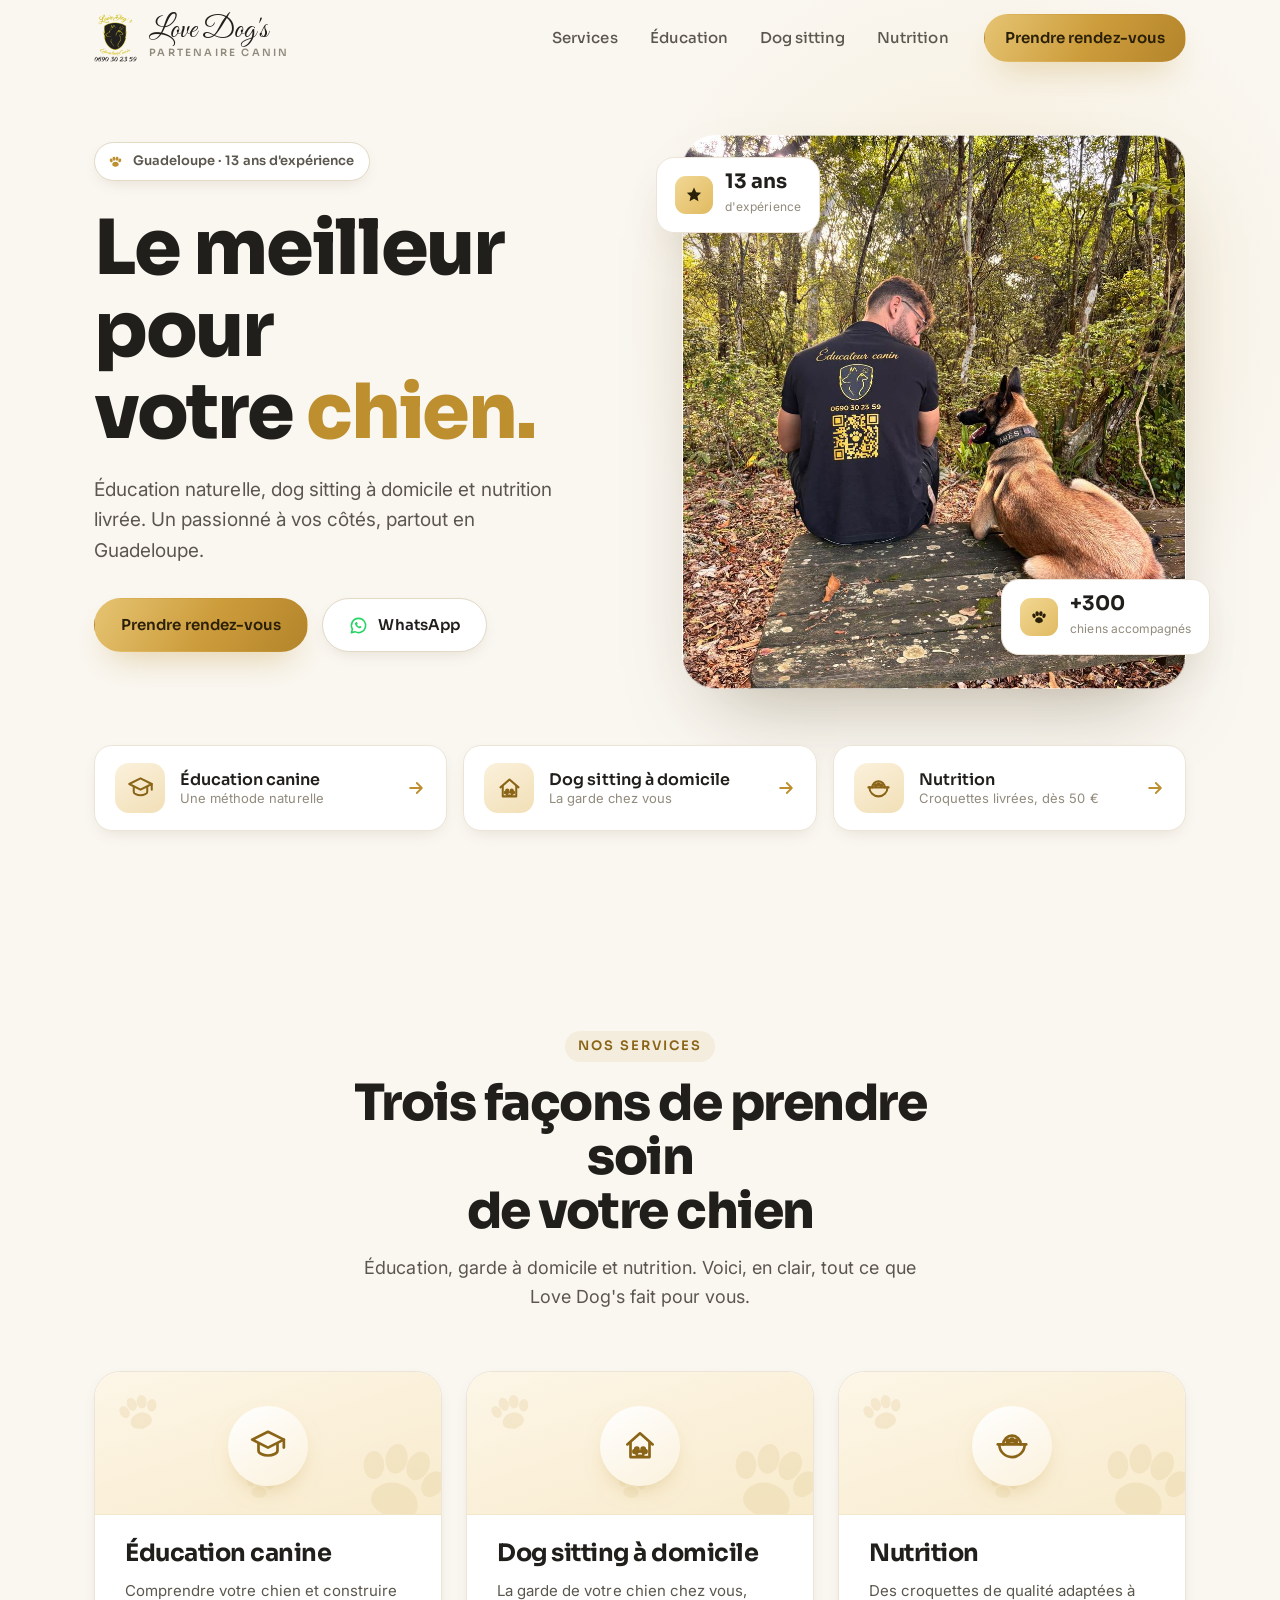
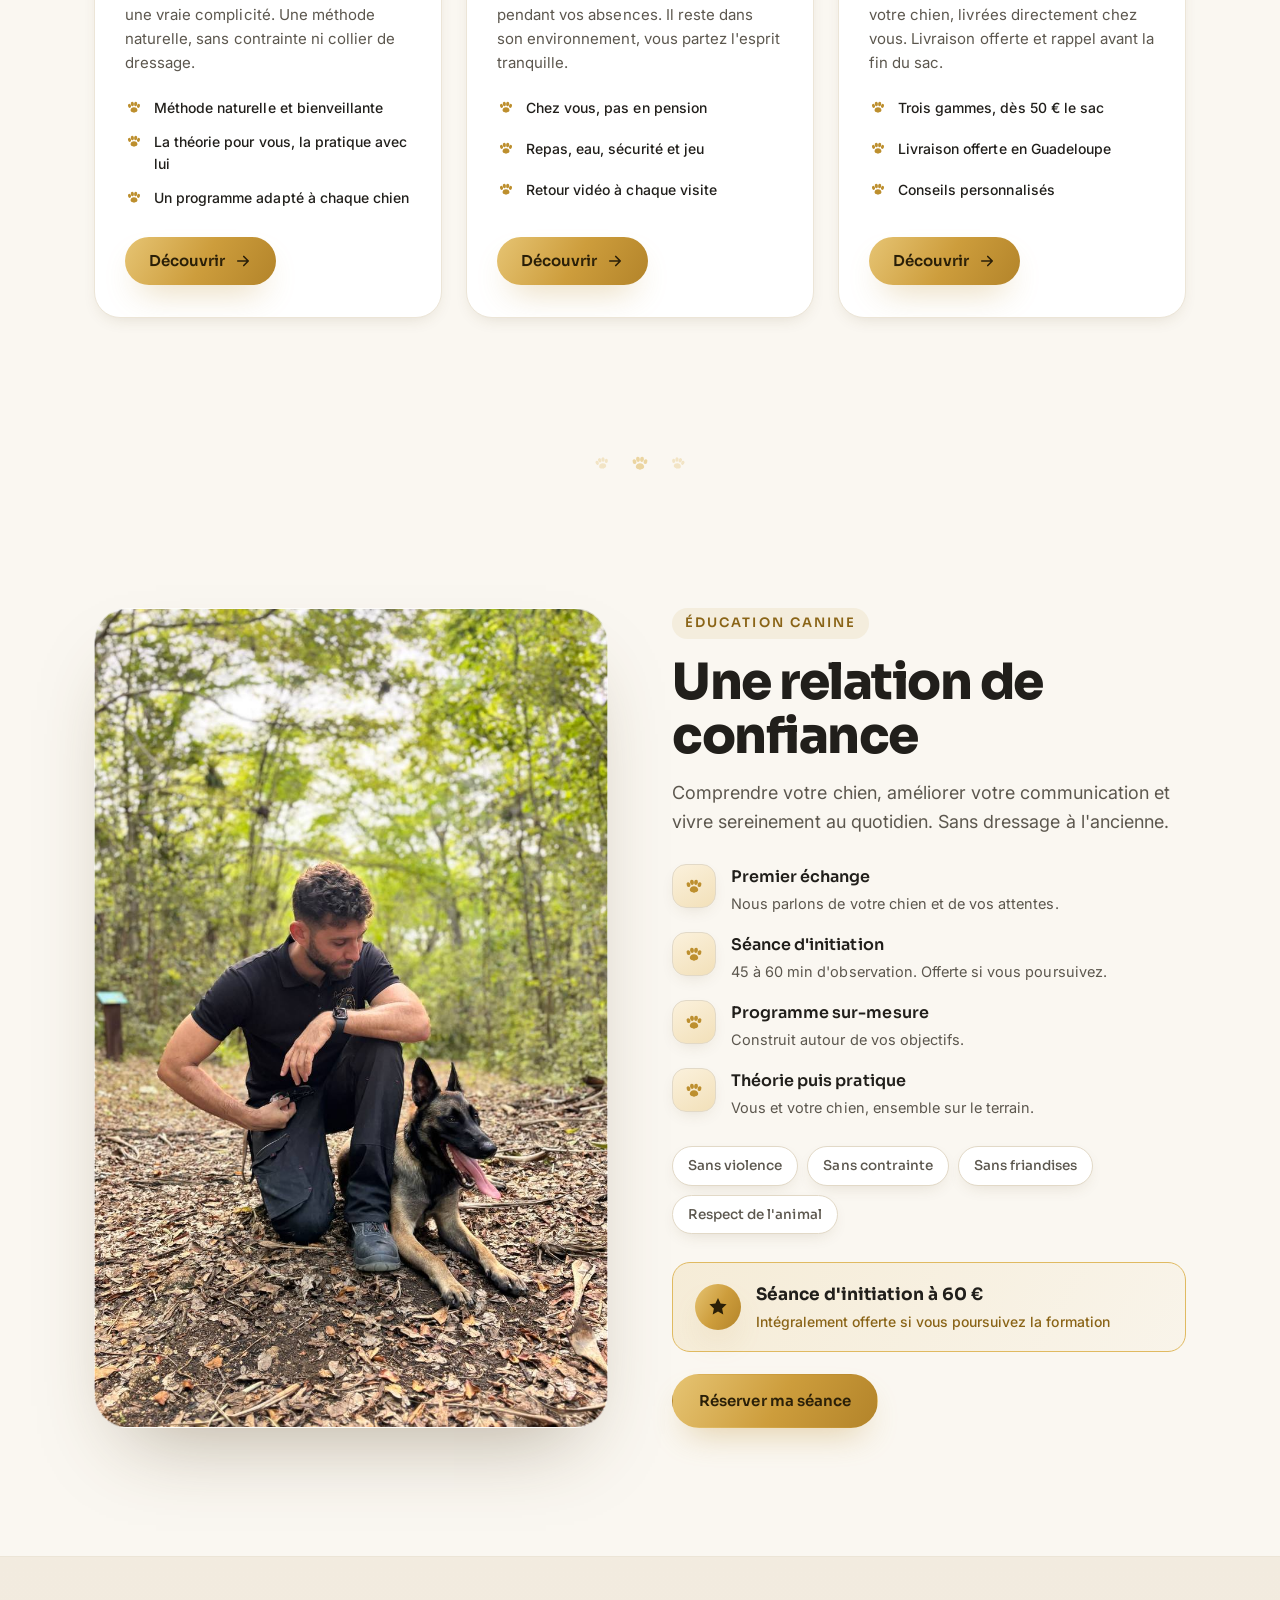
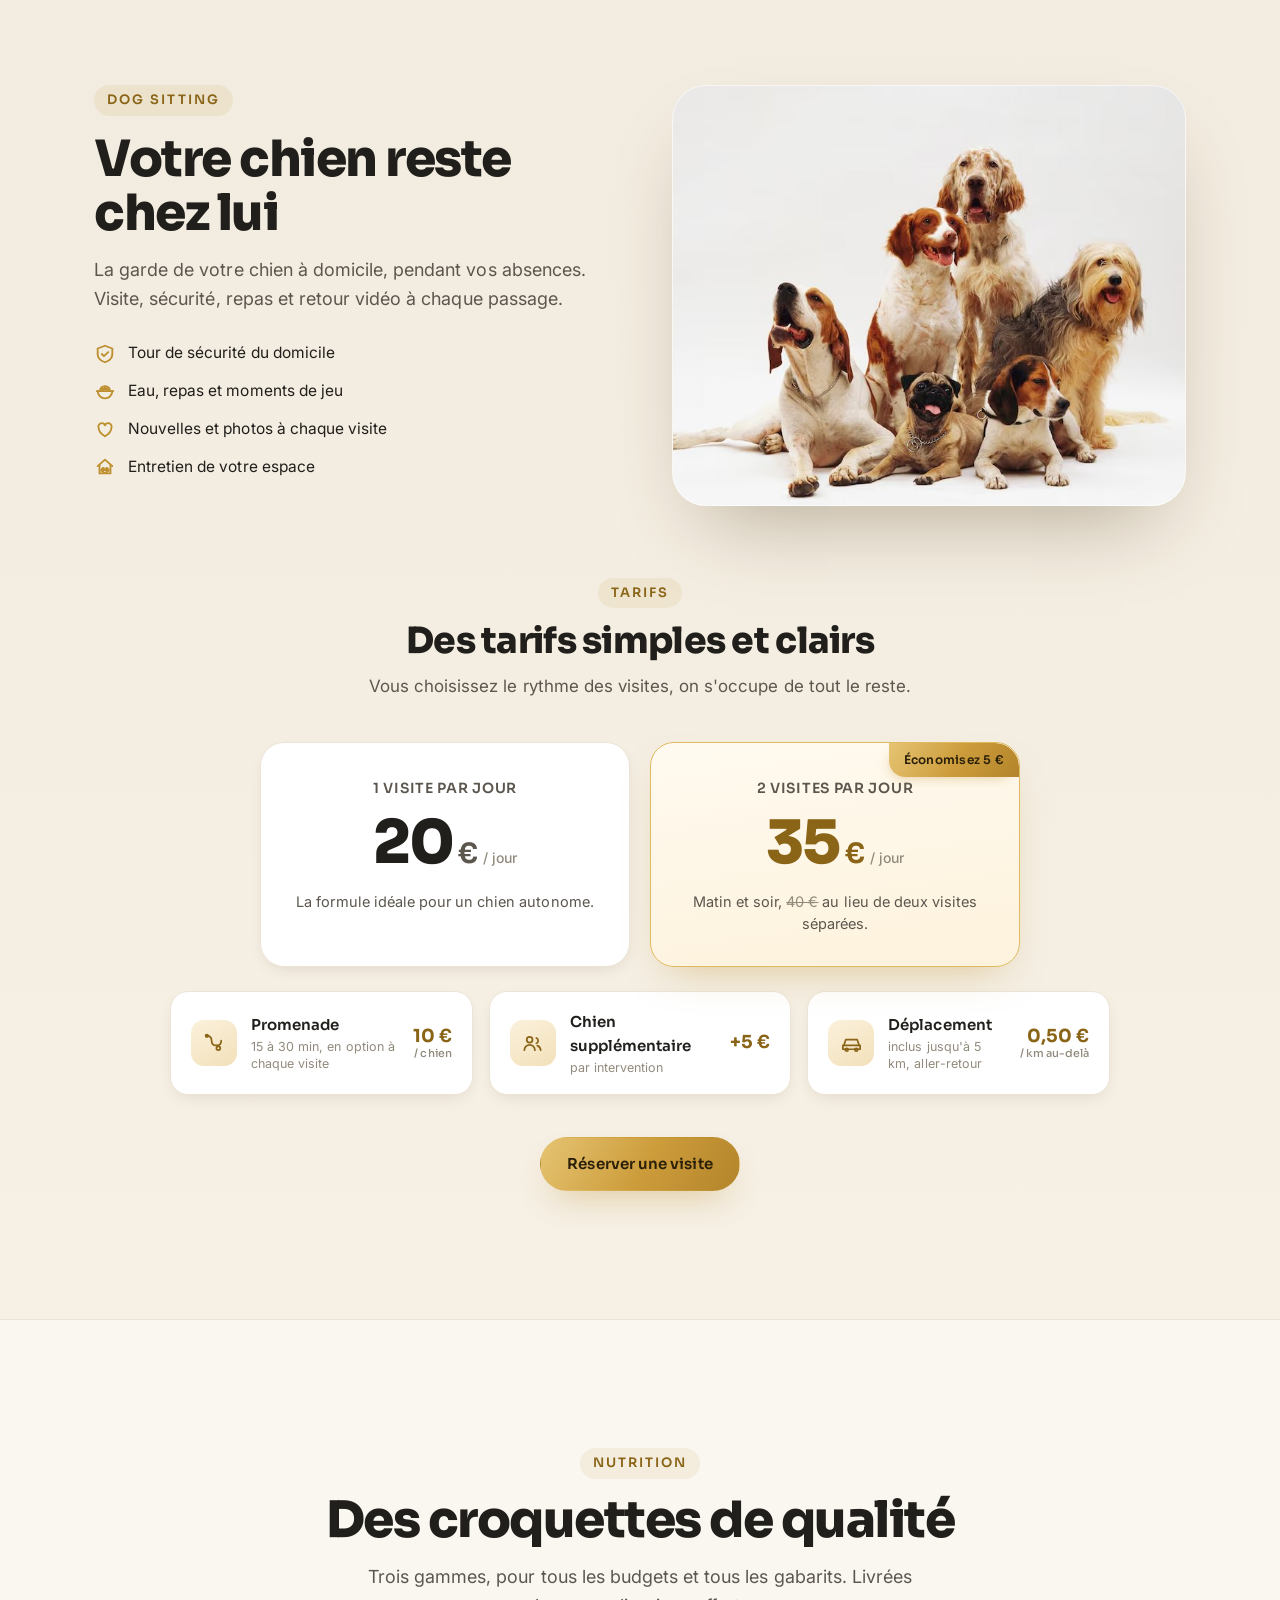
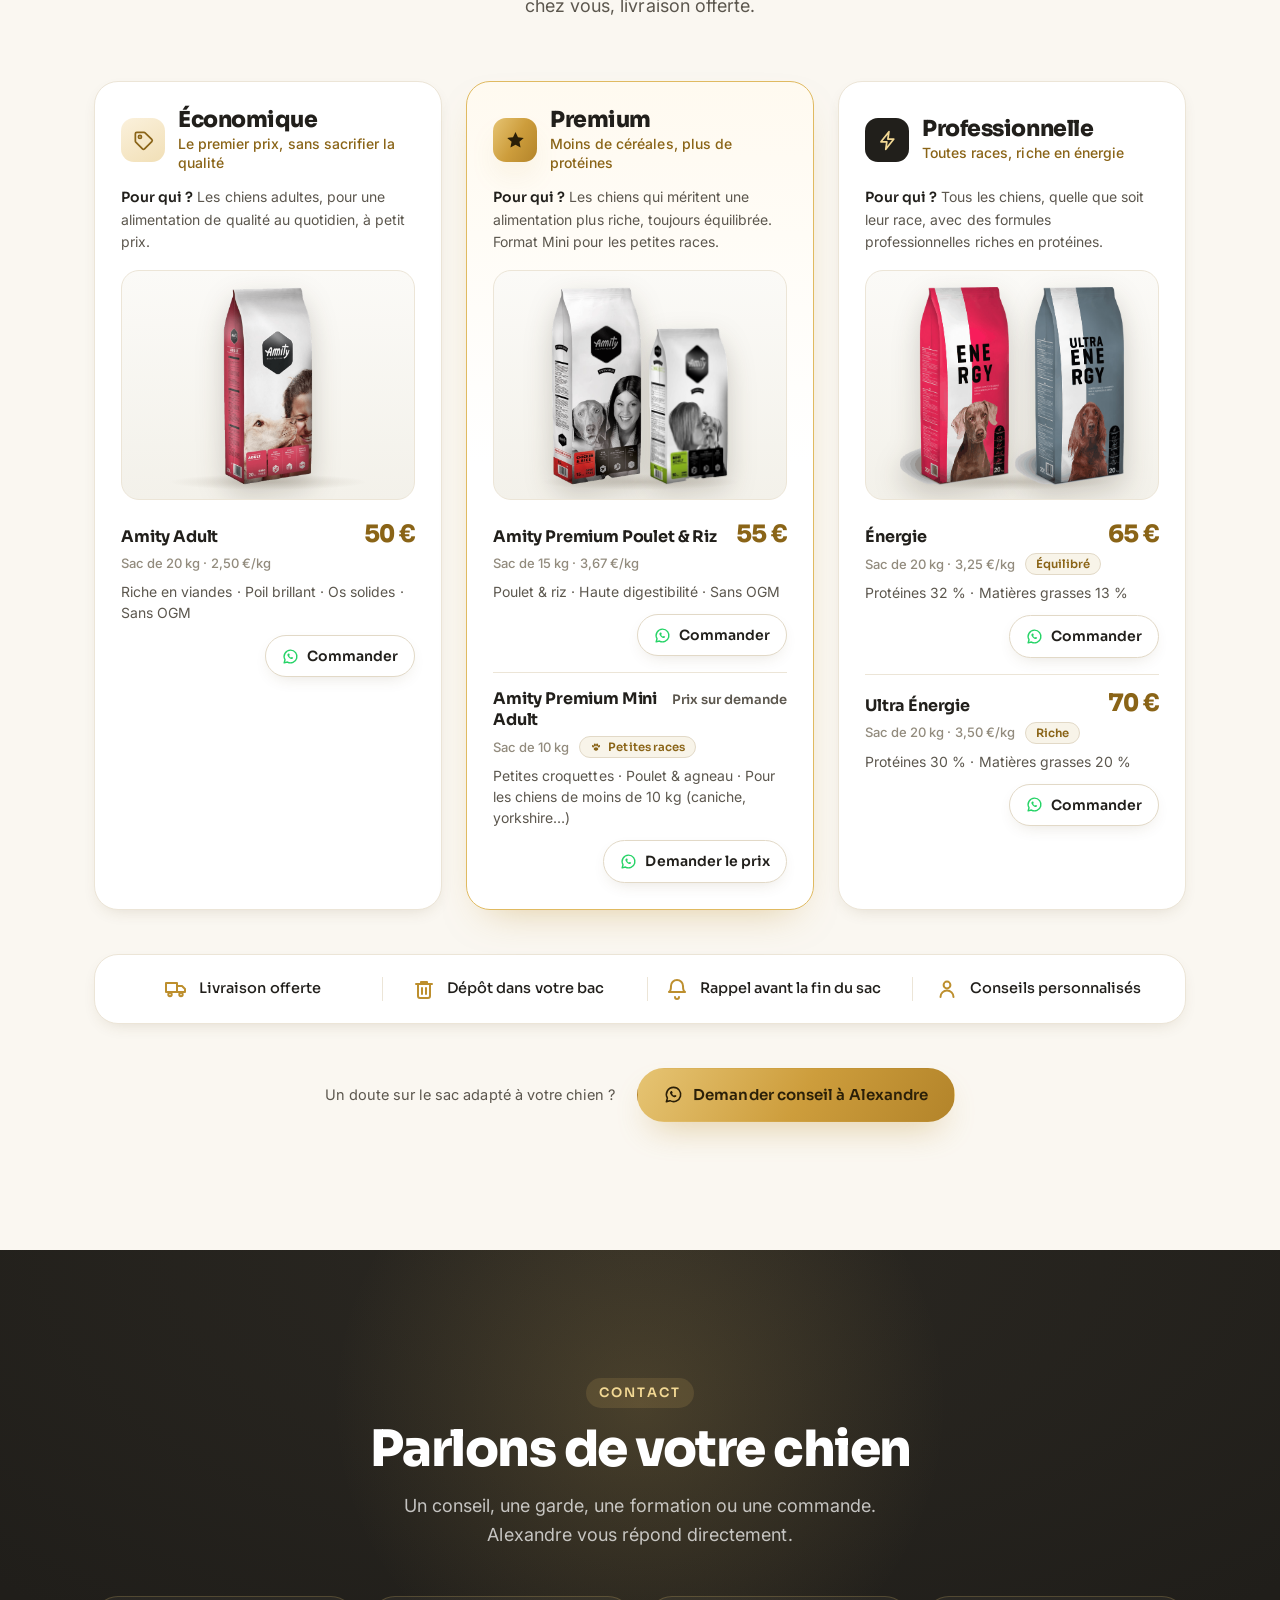
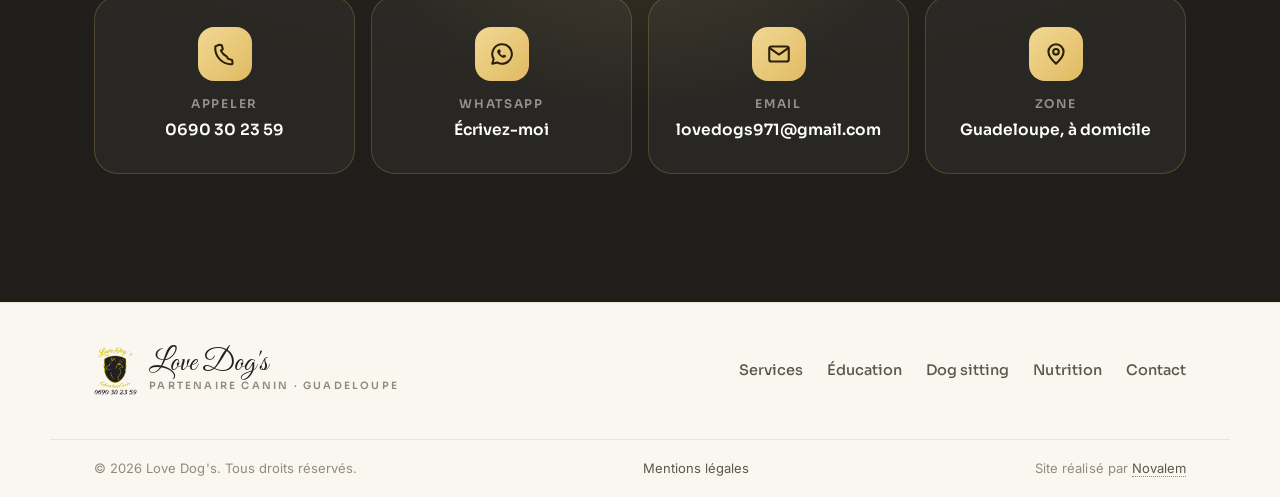
==== commit 450ac894: "Retrait du simulateur de devis dog sitting, retour aux tarifs d'avant Remet le bloc Tarifs tel qu'il" ====
--- a/index.html
+++ b/index.html
@@ -279,89 +279,44 @@
   <div class="wrap pricing">
     <div class="pricing-head reveal">
       <span class="kicker">Tarifs</span>
-      <h3 class="pricing-title">Estimez votre garde en quelques clics</h3>
-      <p class="pricing-sub">Choisissez le rythme, la durée et vos options : le total se calcule au fur et à mesure, sans surprise et sans engagement.</p>
-    </div>
-
-    <div class="quote" id="devis">
-      <div class="quote-form reveal">
-
-        <fieldset class="q-block">
-          <legend class="q-legend"><span class="q-num">1</span>Le rythme des visites</legend>
-          <div class="formulas" role="group" aria-label="Choisissez votre formule">
-            <button type="button" class="formula is-on" data-formula="1" aria-pressed="true">
-              <span class="formula-check" aria-hidden="true"><svg viewBox="0 0 24 24"><use href="#i-check"/></svg></span>
-              <span class="formula-name">1 visite par jour</span>
-              <span class="formula-price"><b class="count" data-to="20">0</b><em>€</em><span>/ jour</span></span>
-              <span class="formula-desc">La formule idéale pour un chien autonome.</span>
-            </button>
-            <button type="button" class="formula featured" data-formula="2" aria-pressed="false">
-              <span class="formula-flag">Économisez 5 €</span>
-              <span class="formula-check" aria-hidden="true"><svg viewBox="0 0 24 24"><use href="#i-check"/></svg></span>
-              <span class="formula-name">2 visites par jour</span>
-              <span class="formula-price"><b class="count" data-to="35">0</b><em>€</em><span>/ jour</span></span>
-              <span class="formula-desc">Matin et soir, <s>40 €</s> au lieu de deux visites séparées.</span>
-            </button>
-          </div>
-        </fieldset>
-
-        <fieldset class="q-block">
-          <legend class="q-legend"><span class="q-num">2</span>La durée et vos chiens</legend>
-
-          <div class="q-row">
-            <span class="q-ico"><svg viewBox="0 0 24 24" aria-hidden="true"><use href="#i-clock"/></svg></span>
-            <span class="q-txt"><b>Nombre de jours</b><small>Du premier au dernier jour de garde</small></span>
-            <span class="stepper">
-              <button type="button" class="step-btn" data-step="jours" data-dir="-1" aria-label="Retirer un jour">−</button>
-              <output id="v-jours">3</output>
-              <button type="button" class="step-btn" data-step="jours" data-dir="1" aria-label="Ajouter un jour">+</button>
-            </span>
-          </div>
-
-          <div class="q-row">
-            <span class="q-ico"><svg viewBox="0 0 24 24" aria-hidden="true"><use href="#i-users"/></svg></span>
-            <span class="q-txt"><b>Nombre de chiens</b><small>+ 5 € par chien supplémentaire, à chaque visite</small></span>
-            <span class="stepper">
-              <button type="button" class="step-btn" data-step="chiens" data-dir="-1" aria-label="Retirer un chien">−</button>
-              <output id="v-chiens">1</output>
-              <button type="button" class="step-btn" data-step="chiens" data-dir="1" aria-label="Ajouter un chien">+</button>
-            </span>
-          </div>
-        </fieldset>
-
-        <fieldset class="q-block">
-          <legend class="q-legend"><span class="q-num">3</span>Les options</legend>
-
-          <div class="q-row">
-            <span class="q-ico"><svg viewBox="0 0 24 24" aria-hidden="true"><use href="#i-leash"/></svg></span>
-            <span class="q-txt"><b>Promenades</b><small>15 à 30 min, 10 € par chien et par promenade</small></span>
-            <span class="segmented" role="group" aria-label="Promenades par jour">
-              <button type="button" class="seg is-on" data-promenades="0" aria-pressed="true">Aucune</button>
-              <button type="button" class="seg" data-promenades="1" aria-pressed="false">1 / jour</button>
-              <button type="button" class="seg" data-promenades="2" aria-pressed="false">2 / jour</button>
-            </span>
-          </div>
-
-          <div class="q-row q-row-range">
-            <span class="q-ico"><svg viewBox="0 0 24 24" aria-hidden="true"><use href="#i-car"/></svg></span>
-            <span class="q-txt"><b>Distance depuis Le Gosier</b><small>Inclus jusqu'à 5 km, puis 0,50 € / km aller-retour</small></span>
-            <span class="q-range-val" id="v-km">5 km</span>
-            <input type="range" id="r-km" class="q-range" min="0" max="40" step="1" value="5" aria-label="Distance en kilomètres" />
-          </div>
-        </fieldset>
-      </div>
-
-      <aside class="quote-recap reveal">
-        <span class="recap-tag"><svg class="ico" aria-hidden="true"><use href="#i-paw"/></svg>Votre estimation</span>
-        <div class="recap-live" aria-live="polite">
-          <div class="recap-total"><b id="q-total">60</b><em>€</em></div>
-          <p class="recap-sub" id="q-sub">3 jours, 1 visite par jour, 1 chien</p>
-        </div>
-        <ul class="recap-lines" id="q-lines"></ul>
-        <div class="recap-day"><span>Coût moyen par jour</span><b id="q-day">20 €</b></div>
-        <a href="https://wa.me/590690302359" class="btn btn-primary recap-btn" id="q-wa" target="_blank" rel="noopener"><svg class="ico" aria-hidden="true"><use href="#i-wa"/></svg><span>Envoyer cette estimation</span></a>
-        <p class="recap-note">Estimation indicative, sans engagement. Alexandre confirme le tarif exact et les disponibilités avant toute réservation.</p>
-      </aside>
+      <h3 class="pricing-title">Des tarifs simples et clairs</h3>
+      <p class="pricing-sub">Vous choisissez le rythme des visites, on s'occupe de tout le reste.</p>
+    </div>
+
+    <div class="formulas">
+      <div class="formula reveal">
+        <span class="formula-name">1 visite par jour</span>
+        <div class="formula-price"><b class="count" data-to="20">0</b><em>€</em><span>/ jour</span></div>
+        <p class="formula-desc">La formule idéale pour un chien autonome.</p>
+      </div>
+      <div class="formula featured reveal">
+        <span class="formula-flag">Économisez 5 €</span>
+        <span class="formula-name">2 visites par jour</span>
+        <div class="formula-price"><b class="count" data-to="35">0</b><em>€</em><span>/ jour</span></div>
+        <p class="formula-desc">Matin et soir, <s>40 €</s> au lieu de deux visites séparées.</p>
+      </div>
+    </div>
+
+    <div class="addons">
+      <div class="addon reveal">
+        <span class="addon-ico"><svg viewBox="0 0 24 24" aria-hidden="true"><use href="#i-leash"/></svg></span>
+        <div class="addon-txt"><b>Promenade</b><small>15 à 30 min, en option à chaque visite</small></div>
+        <span class="addon-amt">10 €<em>/ chien</em></span>
+      </div>
+      <div class="addon reveal">
+        <span class="addon-ico"><svg viewBox="0 0 24 24" aria-hidden="true"><use href="#i-users"/></svg></span>
+        <div class="addon-txt"><b>Chien supplémentaire</b><small>par intervention</small></div>
+        <span class="addon-amt">+5 €</span>
+      </div>
+      <div class="addon reveal">
+        <span class="addon-ico"><svg viewBox="0 0 24 24" aria-hidden="true"><use href="#i-car"/></svg></span>
+        <div class="addon-txt"><b>Déplacement</b><small>inclus jusqu'à 5 km, aller-retour</small></div>
+        <span class="addon-amt">0,50 €<em>/ km au-delà</em></span>
+      </div>
+    </div>
+
+    <div class="pricing-cta reveal">
+      <a href="#contact" class="btn btn-primary"><span>Réserver une visite</span><svg class="paw-btn" viewBox="0 0 24 24" aria-hidden="true"><use href="#i-paw"/></svg></a>
     </div>
   </div>
 </section>
--- a/css/style.css
+++ b/css/style.css
@@ -256,84 +256,39 @@
 .mini-list li{ display:flex; align-items:center; gap:12px; font-size:15.5px; color:var(--ink); }
 .mini-list .ico{ width:22px; height:22px; color:var(--gold); flex:none; }
 
-/* ---------- Tarifs dog sitting · simulateur de devis ---------- */
+/* ---------- Tarifs dog sitting ---------- */
 .pricing{ margin-top:clamp(48px,7vw,72px); }
-.pricing-head{ text-align:center; max-width:620px; margin:0 auto clamp(30px,4vw,42px); }
+.pricing-head{ text-align:center; max-width:560px; margin:0 auto clamp(30px,4vw,42px); }
 .pricing-title{ font-size:clamp(24px,3.2vw,36px); font-weight:800; letter-spacing:-.02em; }
 .pricing-sub{ margin-top:12px; color:var(--ink-2); font-size:clamp(15px,1.5vw,17px); }
 
-.quote{ display:grid; grid-template-columns:minmax(0,1.35fr) minmax(0,.85fr); gap:clamp(18px,2.4vw,28px); align-items:start; }
-
-.quote-form{ display:grid; gap:clamp(14px,1.8vw,20px); }
-.q-block{ border:1px solid var(--line); border-radius:var(--r-lg); background:var(--surface); box-shadow:var(--sh-s); padding:clamp(18px,2.4vw,26px); margin:0; }
-.q-legend{ display:flex; align-items:center; gap:11px; font-family:"Sora",sans-serif; font-weight:700; font-size:15.5px; color:var(--ink); padding:0; margin-bottom:16px; }
-.q-num{ display:grid; place-items:center; width:26px; height:26px; flex:none; border-radius:50%; background:var(--grad-gold); color:#2a1f08; font-size:13px; font-weight:800; box-shadow:0 6px 14px -7px rgba(189,143,46,.8); }
-
-/* formules cliquables */
-.formulas{ display:grid; grid-template-columns:1fr 1fr; gap:14px; }
-.formula{ position:relative; overflow:hidden; display:block; width:100%; -webkit-appearance:none; appearance:none; font:inherit; color:inherit; cursor:pointer; padding:26px 22px 22px; border-radius:20px; background:var(--surface); border:1.5px solid var(--line); box-shadow:var(--sh-s); text-align:center; transition:transform .3s var(--ease), box-shadow .3s, border-color .3s, background .3s; }
-.formula:hover{ transform:translateY(-4px); box-shadow:var(--sh-m); }
-.formula.featured{ border-color:var(--gold-2); background:linear-gradient(172deg,#fffaf0,#fdf2dc); }
-.formula.is-on{ border-color:var(--gold); box-shadow:0 0 0 3px rgba(224,186,97,.28), var(--sh-m); }
-.formula-check{ position:absolute; top:14px; left:14px; display:grid; place-items:center; width:24px; height:24px; border-radius:50%; border:1.5px solid var(--line-2); background:var(--surface); transition:background .25s, border-color .25s, transform .25s var(--ease); }
-.formula-check svg{ width:14px; height:14px; fill:none; stroke:#2a1f08; stroke-width:2.6; stroke-linecap:round; stroke-linejoin:round; opacity:0; transition:opacity .2s; }
-.formula.is-on .formula-check{ background:var(--grad-gold); border-color:transparent; transform:scale(1.05); }
-.formula.is-on .formula-check svg{ opacity:1; }
-.formula-flag{ position:absolute; top:0; right:0; font-family:"Sora",sans-serif; font-weight:600; font-size:11.5px; color:#2a1f08; background:var(--grad-gold); padding:6px 13px; border-radius:0 20px 0 14px; }
-.formula-name{ display:block; font-family:"Sora",sans-serif; font-weight:600; font-size:13px; letter-spacing:.05em; text-transform:uppercase; color:var(--ink-2); margin-bottom:12px; }
-.formula-price{ display:flex; align-items:baseline; justify-content:center; gap:5px; margin-bottom:10px; }
-.formula-price b{ font-family:"Sora",sans-serif; font-weight:800; font-size:clamp(38px,4.6vw,48px); line-height:.9; color:var(--ink); letter-spacing:-.03em; }
+.formulas{ display:grid; grid-template-columns:1fr 1fr; gap:20px; max-width:760px; margin:0 auto clamp(18px,2.5vw,24px); }
+.formula{ position:relative; overflow:hidden; padding:34px 30px 30px; border-radius:24px; background:var(--surface); border:1px solid var(--line); box-shadow:var(--sh-s); text-align:center; transition:transform .35s var(--ease), box-shadow .35s, border-color .35s; }
+.formula:hover{ transform:translateY(-7px); box-shadow:var(--sh-m); }
+.formula.featured{ border-color:var(--gold-2); background:linear-gradient(172deg,#fffaf0,#fdf2dc); box-shadow:0 18px 40px -20px rgba(189,143,46,.5); }
+.formula.featured:hover{ box-shadow:0 26px 50px -22px rgba(189,143,46,.6); }
+.formula-flag{ position:absolute; top:0; right:0; font-family:"Sora",sans-serif; font-weight:600; font-size:12px; letter-spacing:.02em; color:#2a1f08; background:var(--grad-gold); padding:7px 15px; border-radius:0 24px 0 16px; box-shadow:-4px 6px 14px -8px rgba(189,143,46,.6); }
+.formula-name{ display:block; font-family:"Sora",sans-serif; font-weight:600; font-size:14px; letter-spacing:.05em; text-transform:uppercase; color:var(--ink-2); margin-bottom:16px; }
+.formula-price{ display:flex; align-items:baseline; justify-content:center; gap:5px; margin-bottom:14px; }
+.formula-price b{ font-family:"Sora",sans-serif; font-weight:800; font-size:clamp(48px,6vw,60px); line-height:.9; color:var(--ink); letter-spacing:-.03em; }
 .formula.featured .formula-price b{ color:var(--gold-deep); }
-.formula-price em{ font-style:normal; font-family:"Sora",sans-serif; font-weight:700; font-size:23px; color:var(--ink-2); }
+.formula-price em{ font-style:normal; font-family:"Sora",sans-serif; font-weight:700; font-size:28px; color:var(--ink-2); }
 .formula.featured .formula-price em{ color:var(--gold-deep); }
-.formula-price span{ font-size:13.5px; color:var(--ink-3); font-weight:500; }
-.formula-desc{ display:block; font-size:13.5px; color:var(--ink-2); line-height:1.5; }
+.formula-price span{ font-size:14px; color:var(--ink-3); font-weight:500; }
+.formula-desc{ font-size:14.5px; color:var(--ink-2); line-height:1.55; }
 .formula-desc s{ color:var(--ink-3); }
 
-/* lignes d'options */
-.q-row{ display:grid; grid-template-columns:46px 1fr auto; align-items:center; gap:14px; padding:14px 0; border-top:1px solid var(--line); }
-.q-block .q-row:first-of-type{ border-top:0; padding-top:2px; }
-.q-ico{ display:grid; place-items:center; width:46px; height:46px; border-radius:13px; background:linear-gradient(150deg,#fbf1dc,#f2e0b9); color:var(--gold-deep); }
-.q-ico svg{ width:23px; height:23px; fill:none; stroke:currentColor; stroke-width:1.8; stroke-linecap:round; stroke-linejoin:round; }
-.q-txt{ display:flex; flex-direction:column; gap:2px; min-width:0; }
-.q-txt b{ font-family:"Sora",sans-serif; font-weight:600; font-size:15px; color:var(--ink); }
-.q-txt small{ font-size:12.5px; color:var(--ink-3); line-height:1.4; }
-
-.stepper{ display:flex; align-items:center; gap:4px; padding:4px; border-radius:var(--pill); background:var(--bg); border:1px solid var(--line); }
-.step-btn{ display:grid; place-items:center; width:34px; height:34px; border-radius:50%; border:0; background:var(--surface); color:var(--ink); font-family:"Sora",sans-serif; font-size:19px; line-height:1; cursor:pointer; box-shadow:var(--sh-s); transition:background .2s, color .2s, transform .2s var(--ease); }
-.step-btn:hover:not(:disabled){ background:var(--grad-gold); color:#2a1f08; transform:scale(1.06); }
-.step-btn:disabled{ opacity:.35; cursor:not-allowed; }
-.stepper output{ min-width:34px; text-align:center; font-family:"Sora",sans-serif; font-weight:700; font-size:16px; color:var(--ink); font-variant-numeric:tabular-nums; }
-
-.segmented{ display:flex; padding:4px; gap:3px; border-radius:var(--pill); background:var(--bg); border:1px solid var(--line); }
-.seg{ border:0; background:transparent; font-family:"Sora",sans-serif; font-weight:600; font-size:13px; color:var(--ink-2); padding:8px 13px; border-radius:var(--pill); cursor:pointer; white-space:nowrap; transition:background .25s, color .25s; }
-.seg:hover{ color:var(--ink); }
-.seg.is-on{ background:var(--grad-gold); color:#2a1f08; box-shadow:0 6px 14px -8px rgba(189,143,46,.8); }
-
-.q-row-range{ grid-template-columns:46px 1fr auto; row-gap:12px; }
-.q-range-val{ font-family:"Sora",sans-serif; font-weight:700; font-size:16px; color:var(--gold-deep); font-variant-numeric:tabular-nums; white-space:nowrap; }
-.q-range{ grid-column:1 / -1; width:100%; height:6px; -webkit-appearance:none; appearance:none; border-radius:var(--pill); background:linear-gradient(90deg,var(--gold-2) 0%,var(--gold-2) var(--fill,12%),var(--line) var(--fill,12%),var(--line) 100%); cursor:pointer; }
-.q-range::-webkit-slider-thumb{ -webkit-appearance:none; width:22px; height:22px; border-radius:50%; background:var(--grad-gold); border:2px solid #fff; box-shadow:var(--sh-gold); cursor:grab; }
-.q-range::-moz-range-thumb{ width:22px; height:22px; border:2px solid #fff; border-radius:50%; background:#cd9d3c; box-shadow:var(--sh-gold); cursor:grab; }
-
-/* récapitulatif */
-.quote-recap{ position:sticky; top:96px; padding:clamp(22px,2.6vw,30px); border-radius:var(--r-lg); background:linear-gradient(168deg,#fffaf0 0%,#fdf3de 60%,#faedd0 100%); border:1px solid var(--gold-2); box-shadow:0 26px 60px -32px rgba(189,143,46,.6); }
-.recap-tag{ display:inline-flex; align-items:center; gap:8px; font-family:"Sora",sans-serif; font-weight:600; font-size:12.5px; letter-spacing:.05em; text-transform:uppercase; color:var(--gold-deep); }
-.recap-tag .ico{ width:17px; height:17px; fill:currentColor; stroke:none; }
-.recap-total{ display:flex; align-items:baseline; gap:6px; margin:10px 0 4px; }
-.recap-total b{ font-family:"Sora",sans-serif; font-weight:800; font-size:clamp(46px,6vw,62px); line-height:.9; letter-spacing:-.035em; color:var(--ink); font-variant-numeric:tabular-nums; }
-.recap-total em{ font-style:normal; font-family:"Sora",sans-serif; font-weight:700; font-size:26px; color:var(--gold-deep); }
-.recap-sub{ font-size:14px; color:var(--ink-2); margin-bottom:18px; }
-.recap-lines{ list-style:none; margin:0 0 14px; padding:0; display:grid; gap:9px; }
-.recap-lines li{ display:flex; align-items:baseline; justify-content:space-between; gap:14px; font-size:14px; color:var(--ink-2); }
-.recap-lines li span{ min-width:0; }
-.recap-lines li b{ font-family:"Sora",sans-serif; font-weight:600; color:var(--ink); white-space:nowrap; font-variant-numeric:tabular-nums; }
-.recap-lines li small{ display:block; font-size:12px; color:var(--ink-3); }
-.recap-lines li.is-free b{ color:var(--gold-deep); }
-.recap-day{ display:flex; align-items:center; justify-content:space-between; gap:12px; padding:12px 15px; border-radius:14px; background:rgba(255,255,255,.7); border:1px solid var(--gold-2); font-size:13.5px; color:var(--ink-2); margin-bottom:18px; }
-.recap-day b{ font-family:"Sora",sans-serif; font-weight:700; font-size:16px; color:var(--ink); white-space:nowrap; }
-.recap-btn{ width:100%; justify-content:center; }
-.recap-note{ margin-top:12px; font-size:11.5px; color:var(--ink-3); line-height:1.5; text-align:center; }
+.addons{ display:grid; grid-template-columns:repeat(3,1fr); gap:16px; max-width:940px; margin:0 auto; }
+.addon{ display:flex; align-items:center; gap:14px; padding:18px 20px; border-radius:18px; background:var(--surface); border:1px solid var(--line); box-shadow:var(--sh-s); transition:transform .3s var(--ease), box-shadow .3s, border-color .3s; }
+.addon:hover{ transform:translateY(-4px); box-shadow:var(--sh-m); border-color:var(--line-2); }
+.addon-ico{ display:grid; place-items:center; width:46px; height:46px; flex:none; border-radius:13px; background:linear-gradient(150deg,#fbf1dc,#f2e0b9); color:var(--gold-deep); }
+.addon-ico svg{ width:23px; height:23px; fill:none; stroke:currentColor; stroke-width:1.8; stroke-linecap:round; stroke-linejoin:round; }
+.addon-txt{ flex:1; min-width:0; display:flex; flex-direction:column; gap:2px; }
+.addon-txt b{ font-family:"Sora",sans-serif; font-weight:600; font-size:15px; color:var(--ink); }
+.addon-txt small{ font-size:12.5px; color:var(--ink-3); line-height:1.35; }
+.addon-amt{ font-family:"Sora",sans-serif; font-weight:700; font-size:18px; color:var(--gold-deep); white-space:nowrap; display:flex; flex-direction:column; align-items:flex-end; line-height:1.1; }
+.addon-amt em{ font-style:normal; font-weight:500; font-size:11px; color:var(--ink-3); }
+.pricing-cta{ display:flex; justify-content:center; margin-top:clamp(30px,4vw,42px); }
 
 /* ---------- Nutrition ---------- */
 .products{ display:grid; grid-template-columns:repeat(4,1fr); gap:18px; margin-bottom:clamp(30px,4vw,44px); }
@@ -439,8 +394,6 @@
   .perks li:nth-child(4){ border-left:1px solid var(--line); }
   .contact-cards{ grid-template-columns:1fr 1fr; }
   .row-cta{ justify-content:center; }
-  .quote{ grid-template-columns:1fr; }
-  .quote-recap{ position:static; }
   .float-1{ left:-8px; } .float-2{ right:-8px; }
 }
 @media (max-width:480px){
@@ -458,18 +411,8 @@
   .macros span{ font-size:12.5px; }
   .pcard-foot .amt{ font-size:19px; }
   .pcard-foot span{ font-size:12px; }
-  .formulas{ grid-template-columns:1fr; }
-  .formula{ padding:20px 18px 18px; }
-  .q-row{ grid-template-columns:40px 1fr; grid-template-areas:"ico txt" "act act"; row-gap:12px; }
-  .q-row .q-ico{ grid-area:ico; width:40px; height:40px; border-radius:11px; }
-  .q-row .q-txt{ grid-area:txt; }
-  .q-row .stepper, .q-row .segmented{ grid-area:act; justify-self:start; }
-  .q-row-range{ grid-template-columns:40px 1fr auto; grid-template-areas:"ico txt val" "range range range"; }
-  .q-row-range .q-range-val{ grid-area:val; align-self:center; }
-  .q-row-range .q-range{ grid-area:range; }
-  .segmented{ width:100%; }
-  .seg{ flex:1; padding:9px 6px; }
-  .recap-btn{ width:100%; }
+  .formulas{ grid-template-columns:1fr; max-width:420px; }
+  .addons{ grid-template-columns:1fr; max-width:460px; }
   .perks{ grid-template-columns:1fr; }
   .perks li + li{ border-left:none; border-top:1px solid var(--line); padding-top:14px; }
   .contact-cards{ grid-template-columns:1fr; }
